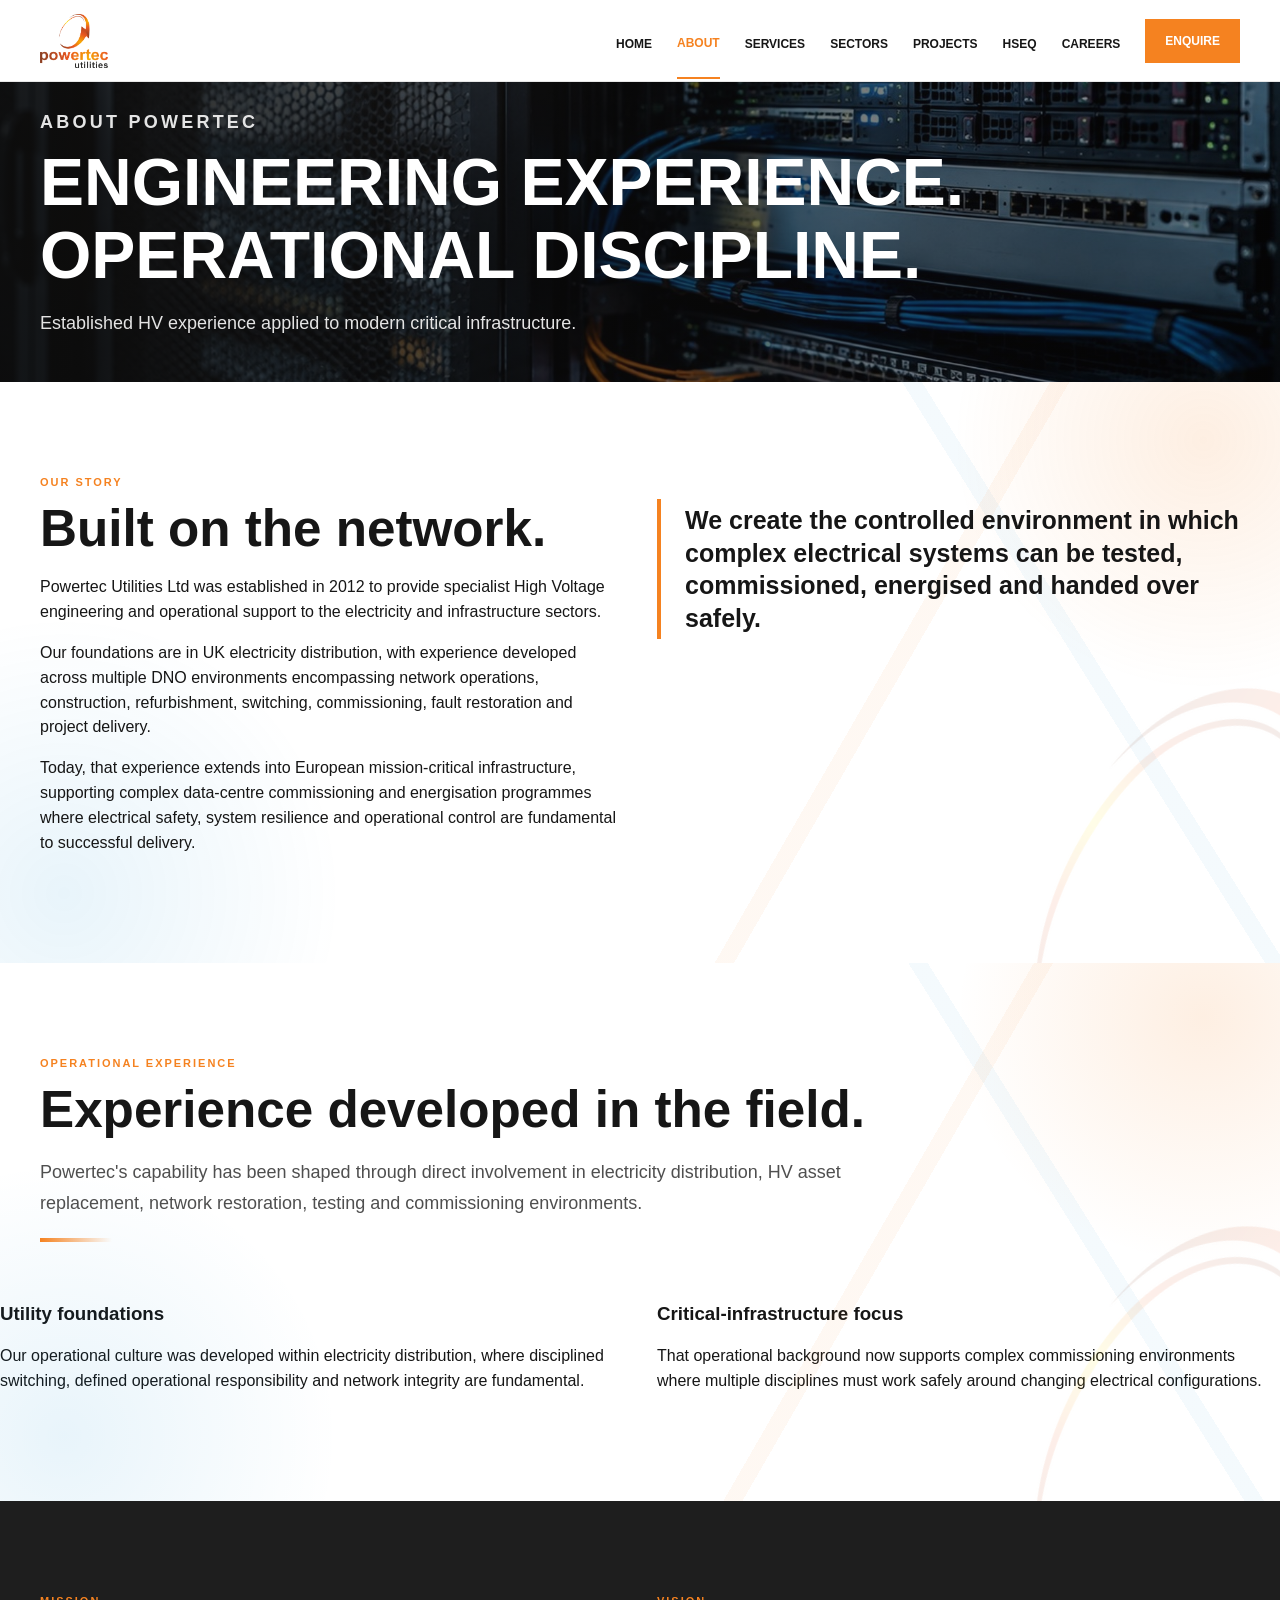
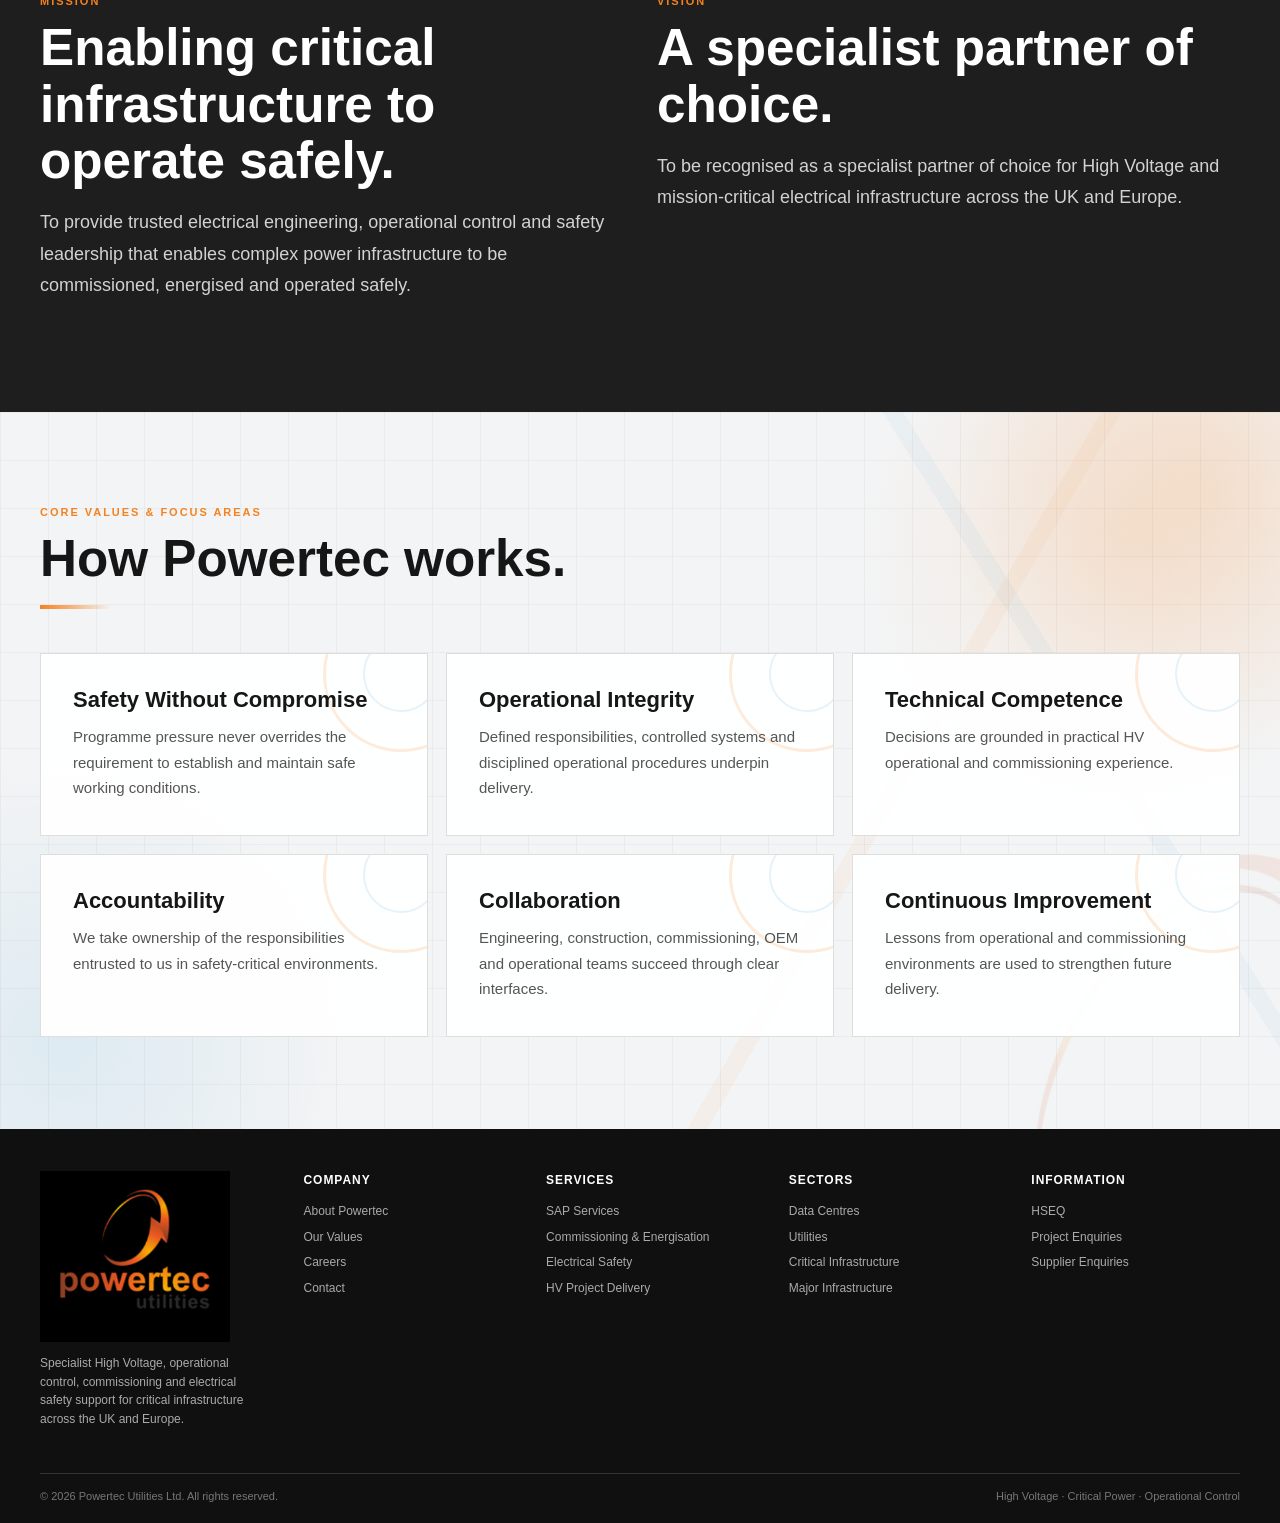
==== about.html @ ada90825 "Add files via upload" ====
<!doctype html><html lang="en"><head><meta charset="utf-8"><meta name="viewport" content="width=device-width,initial-scale=1"><title>About Powertec Utilities</title><meta name="description" content="Powertec Utilities company profile, mission, vision, values and operational approach."><link rel="icon" href="favicon.png"><link rel="stylesheet" href="styles-v4.css?v=14"></head><body><header class="site-header"><div class="wrap nav"><a href="index.html"><img class="logo" src="header-logo.png" alt="Powertec Utilities"></a><button class="menu-toggle" aria-label="Open menu" aria-expanded="false">☰</button><nav class="navlinks"><a class="" href="index.html">HOME</a><a class="active" href="about.html">ABOUT</a><a class="" href="services.html">SERVICES</a><a class="" href="sectors.html">SECTORS</a><a class="" href="projects.html">PROJECTS</a><a class="" href="hseq.html">HSEQ</a><a class="" href="careers.html">CAREERS</a><a class="enquire" href="contact.html">ENQUIRE</a></nav></div></header>
<section class="page-hero" style="background-image:url('critical-power.jpg')">
<div class="page-brand-watermark" aria-hidden="true"><img src="header-logo.png" alt=""></div><div class="wrap"><p class="eyebrow">ABOUT POWERTEC</p><h1>ENGINEERING EXPERIENCE.<br>OPERATIONAL DISCIPLINE.</h1><p>Established HV experience applied to modern critical infrastructure.</p></div></section>
<main>
<section class="section"><div class="wrap grid-2"><div><p class="eyebrow">OUR STORY</p><h2>Built on the network.</h2><p>Powertec Utilities Ltd was established in 2012 to provide specialist High Voltage engineering and operational support to the electricity and infrastructure sectors.</p><p>Our foundations are in UK electricity distribution, with experience developed across multiple DNO environments encompassing network operations, construction, refurbishment, switching, commissioning, fault restoration and project delivery.</p><p>Today, that experience extends into European mission-critical infrastructure, supporting complex data-centre commissioning and energisation programmes where electrical safety, system resilience and operational control are fundamental to successful delivery.</p></div><div><p class="quote">We create the controlled environment in which complex electrical systems can be tested, commissioned, energised and handed over safely.</p></div></div></section>

<section class="section"><div class="wrap"><div class="section-head"><p class="eyebrow">OPERATIONAL EXPERIENCE</p><h2>Experience developed in the field.</h2><p class="lead">Powertec's capability has been shaped through direct involvement in electricity distribution, HV asset replacement, network restoration, testing and commissioning environments.</p></div>

</div>
<div class="grid-2">
  <div><h3>Utility foundations</h3><p>Our operational culture was developed within electricity distribution, where disciplined switching, defined operational responsibility and network integrity are fundamental.</p></div>
  <div><h3>Critical-infrastructure focus</h3><p>That operational background now supports complex commissioning environments where multiple disciplines must work safely around changing electrical configurations.</p></div>
</div>
</div></section>
<section class="section section-dark"><div class="wrap grid-2"><article><p class="eyebrow">MISSION</p><h2>Enabling critical infrastructure to operate safely.</h2><p class="lead">To provide trusted electrical engineering, operational control and safety leadership that enables complex power infrastructure to be commissioned, energised and operated safely.</p></article><article><p class="eyebrow">VISION</p><h2>A specialist partner of choice.</h2><p class="lead">To be recognised as a specialist partner of choice for High Voltage and mission-critical electrical infrastructure across the UK and Europe.</p></article></div></section>
<section id="values" class="section section-soft"><div class="wrap"><div class="section-head"><p class="eyebrow">CORE VALUES & FOCUS AREAS</p><h2>How Powertec works.</h2></div><div class="grid-3">
 <article class="card"><h3>Safety Without Compromise</h3><p>Programme pressure never overrides the requirement to establish and maintain safe working conditions.</p></article>
 <article class="card"><h3>Operational Integrity</h3><p>Defined responsibilities, controlled systems and disciplined operational procedures underpin delivery.</p></article>
 <article class="card"><h3>Technical Competence</h3><p>Decisions are grounded in practical HV operational and commissioning experience.</p></article>
 <article class="card"><h3>Accountability</h3><p>We take ownership of the responsibilities entrusted to us in safety-critical environments.</p></article>
 <article class="card"><h3>Collaboration</h3><p>Engineering, construction, commissioning, OEM and operational teams succeed through clear interfaces.</p></article>
 <article class="card"><h3>Continuous Improvement</h3><p>Lessons from operational and commissioning environments are used to strengthen future delivery.</p></article>
</div></div></section>
</main>
<footer class="site-footer"><div class="wrap">
<div class="footer-top">
 <div class="footer-brand"><img src="footer-logo.png" alt="Powertec Utilities"><p>Specialist High Voltage, operational control, commissioning and electrical safety support for critical infrastructure across the UK and Europe.</p></div>
 <div class="footer-col"><h4>COMPANY</h4><a href="about.html">About Powertec</a><a href="about.html#values">Our Values</a><a href="careers.html">Careers</a><a href="contact.html">Contact</a></div>
 <div class="footer-col"><h4>SERVICES</h4><a href="services.html#sap">SAP Services</a><a href="services.html#commissioning">Commissioning & Energisation</a><a href="services.html#safety">Electrical Safety</a><a href="services.html#projects">HV Project Delivery</a></div>
 <div class="footer-col"><h4>SECTORS</h4><a href="data-centres.html">Data Centres</a><a href="utilities.html">Utilities</a><a href="sectors.html">Critical Infrastructure</a><a href="sectors.html">Major Infrastructure</a></div>
 <div class="footer-col"><h4>INFORMATION</h4><a href="hseq.html">HSEQ</a><a href="contact.html">Project Enquiries</a><a href="contact.html">Supplier Enquiries</a></div>
</div>
<div class="footer-bottom"><span>© 2026 Powertec Utilities Ltd. All rights reserved.</span><span>High Voltage · Critical Power · Operational Control</span></div>
</div></footer><script src="script.js"></script></body></html>
---- styles-v4.css ----
:root{
 --orange:#f58220;
 --orange-dark:#d96408;
 --ink:#161616;
 --charcoal:#1e1e1e;
 --charcoal2:#292929;
 --paper:#ffffff;
 --soft:#f4f4f3;
 --mid:#6b6b6b;
 --line:#dededb;
 --max:1200px;
}
*{box-sizing:border-box}
html{scroll-behavior:smooth}
body{margin:0;font-family:Montserrat,Arial,Helvetica,sans-serif;color:var(--ink);background:#fff;line-height:1.55}
img{display:block;max-width:100%}
a{text-decoration:none;color:inherit}
.wrap{width:min(var(--max),calc(100% - 48px));margin:auto}
.eyebrow{color:var(--orange);font-size:12px;letter-spacing:.16em;font-weight:800;text-transform:uppercase;margin:0 0 10px}
h1,h2,h3{line-height:1.1}
h2{font-size:clamp(32px,4vw,52px);margin:0 0 18px}
.lead{font-size:18px;color:#4f4f4f;max-width:840px}
.btn{display:inline-block;background:var(--orange);color:#fff;padding:14px 22px;font-size:13px;font-weight:800;letter-spacing:.02em;border:0}
.btn:hover{background:var(--orange-dark)}
.btn-outline{background:transparent;border:1px solid #fff;color:#fff;margin-left:8px}

/* single global header used exactly once per page */
.site-header{height:82px;background:#fff;border-bottom:1px solid #e7e7e7;position:sticky;top:0;z-index:100}
.nav{height:82px;display:flex;align-items:center;justify-content:space-between;position:relative}
.logo{width:220px}
.menu-toggle{display:none;background:#fff;border:1px solid #ddd;width:44px;height:44px;font-size:22px}
.navlinks{display:flex;align-items:center;gap:25px;font-size:12px;font-weight:800}
.navlinks a{padding:31px 0 25px}
.navlinks a.active{color:var(--orange);border-bottom:2px solid var(--orange)}
.navlinks .enquire{background:var(--orange);color:#fff;padding:13px 20px;border-bottom:0}

/* hero */
.hero{background:#111;color:#fff}
.hero-grid{display:grid;grid-template-columns:47% 53%;min-height:590px}
.hero-copy{padding:70px 44px 60px 0;display:flex;flex-direction:column;justify-content:center}
.hero h1{font-size:clamp(45px,5vw,68px);margin:0 0 16px;letter-spacing:-.025em}
.hero-kicker{font-weight:800;color:var(--orange);font-size:18px;margin-bottom:20px}
.hero p{font-size:17px;color:#e0e0e0;max-width:670px}
.hero-photo{position:relative;overflow:hidden}
.hero-photo img{width:100%;height:100%;object-fit:cover}
.hero-photo:after{content:"";position:absolute;inset:0;background:linear-gradient(90deg,#111 0%,rgba(17,17,17,.6) 15%,transparent 50%)}

/* corporate stats */
.stats{background:#fff;border-bottom:1px solid var(--line)}
.stats-grid{display:grid;grid-template-columns:repeat(4,1fr)}
.stat{padding:32px 26px;text-align:center;border-right:1px solid var(--line)}
.stat:last-child{border-right:0}
.stat strong{display:block;font-size:34px;color:var(--orange);line-height:1}
.stat span{font-size:11px;letter-spacing:.08em;font-weight:800}

/* generic sections */
.section{padding:78px 0}
.section-soft{background:var(--soft)}
.section-dark{background:var(--charcoal);color:#fff}
.section-dark .lead{color:#d2d2d2}
.section-head{max-width:850px;margin-bottom:36px}
.grid-4{display:grid;grid-template-columns:repeat(4,1fr);gap:16px}
.grid-3{display:grid;grid-template-columns:repeat(3,1fr);gap:18px}
.grid-2{display:grid;grid-template-columns:1fr 1fr;gap:34px}
.card{background:#fff;border:1px solid var(--line);padding:28px}
.card.dark{background:var(--charcoal2);border-color:#424242;color:#fff}
.card h3{font-size:20px;margin:0 0 12px}
.card p{color:#555;margin:0}
.card.dark p{color:#d2d2d2}
.card .num{color:var(--orange);font-weight:900;font-size:12px;letter-spacing:.12em;display:block;margin-bottom:22px}
.text-link{display:inline-block;color:var(--orange);font-size:12px;font-weight:800;margin-top:18px}
.icon{font-size:32px;color:var(--orange);margin-bottom:18px}

/* image panels */
.image-split{display:grid;grid-template-columns:1fr 1fr;min-height:470px}
.image-split .image{min-height:470px}
.image-split .image img{width:100%;height:100%;object-fit:cover}
.image-split .copy{padding:58px;display:flex;flex-direction:column;justify-content:center}

/* inner page hero */
.page-hero{height:300px;color:#fff;display:flex;align-items:center;background-size:cover;background-position:center;position:relative}
.page-hero:before{content:"";position:absolute;inset:0;background:linear-gradient(90deg,rgba(12,12,12,.92),rgba(12,12,12,.35))}
.page-hero .wrap{position:relative;z-index:1}
.page-hero h1{font-size:clamp(42px,6vw,66px);margin:0 0 8px}
.page-hero p{font-size:18px;max-width:730px;color:#e4e4e4}

/* lists / capability */
.cap-list{list-style:none;padding:0;margin:18px 0 0;display:grid;grid-template-columns:1fr 1fr;gap:8px 28px}
.cap-list li{border-bottom:1px solid #ddd;padding:9px 0;font-size:14px}
.section-dark .cap-list li{border-color:#454545}
.cap-list li:before{content:"—";color:var(--orange);margin-right:8px;font-weight:900}
.quote{border-left:4px solid var(--orange);padding:5px 0 5px 24px;font-size:25px;font-weight:700;line-height:1.3}

/* process */
.process{display:grid;grid-template-columns:repeat(5,1fr);gap:10px}
.step{background:#fff;border-top:4px solid var(--orange);padding:22px}
.step strong{color:var(--orange);font-size:12px}
.step h3{font-size:17px}

/* projects */
.case{border:1px solid var(--line);display:grid;grid-template-columns:.9fr 1.1fr}
.case-image img{width:100%;height:100%;object-fit:cover;min-height:370px}
.case-copy{padding:38px}
.case-copy .metric{font-size:38px;color:var(--orange);font-weight:900;margin:12px 0}

/* HSEQ */
.principles{display:grid;grid-template-columns:repeat(3,1fr);gap:14px}
.principle{border:1px solid #404040;padding:25px;background:#252525}
.principle b{color:var(--orange);font-size:12px;letter-spacing:.1em}

/* contact */
.contact-grid{display:grid;grid-template-columns:.85fr 1.15fr;gap:60px}
.contact-form{display:grid;grid-template-columns:1fr 1fr;gap:12px}
.contact-form input,.contact-form select,.contact-form textarea{padding:13px;border:1px solid #cfcfcf;font:inherit;width:100%;background:#fff}
.contact-form textarea{grid-column:1/-1;min-height:150px}
.contact-form button{grid-column:1/-1;justify-self:start}

/* footer — no white square */
.site-footer{background:#101010;color:#d2d2d2;padding:42px 0 18px}
.footer-top{display:grid;grid-template-columns:1.1fr repeat(4,1fr);gap:34px}
.footer-brand img{width:170px;background:#101010}
.footer-brand p{font-size:12px;color:#aaa;max-width:250px}
.footer-col h4{font-size:12px;color:#fff;letter-spacing:.08em;margin:0 0 13px}
.footer-col a{display:block;color:#aaa;font-size:12px;margin:7px 0}
.footer-col a:hover{color:var(--orange)}
.footer-bottom{border-top:1px solid #343434;margin-top:32px;padding-top:14px;display:flex;justify-content:space-between;font-size:11px;color:#777}

/* responsive */
@media(max-width:980px){
 .grid-4{grid-template-columns:1fr 1fr}
 .grid-3{grid-template-columns:1fr 1fr}
 .hero-grid,.image-split,.contact-grid{grid-template-columns:1fr}
 .hero-copy{padding:50px 0 42px}.hero-photo{min-height:360px}
 .stats-grid{grid-template-columns:1fr 1fr}.stat:nth-child(2){border-right:0}
 .process{grid-template-columns:1fr 1fr}
 .case{grid-template-columns:1fr}
 .footer-top{grid-template-columns:1fr 1fr 1fr}
}
@media(max-width:760px){
 .wrap{width:calc(100% - 28px)}
 .site-header,.nav{height:70px}.logo{width:178px}.menu-toggle{display:block}
 .navlinks{display:none;position:absolute;top:70px;left:0;right:0;background:#fff;flex-direction:column;align-items:stretch;gap:0;box-shadow:0 12px 25px rgba(0,0,0,.15)}
 .navlinks.open{display:flex}.navlinks a{padding:13px 18px;border-bottom:1px solid #eee}
 .navlinks .enquire{margin:10px;text-align:center;border:0}
 .grid-4,.grid-3,.grid-2,.principles{grid-template-columns:1fr}
 .stats-grid{grid-template-columns:1fr 1fr}
 .process{grid-template-columns:1fr}
 .cap-list{grid-template-columns:1fr}
 .section{padding:58px 0}.page-hero{height:260px}
 .image-split .copy{padding:38px 24px}
 .contact-form{grid-template-columns:1fr}.contact-form textarea,.contact-form button{grid-column:1}
 .footer-top{grid-template-columns:1fr 1fr}.footer-brand{grid-column:1/-1}
 .footer-bottom{flex-direction:column;gap:8px}
}


/* genuine Powertec image treatments */
.authenticity{background:#fff;padding:68px 0}
.auth-grid{display:grid;grid-template-columns:1.1fr .9fr;gap:34px;align-items:center}
.auth-image{position:relative;min-height:360px;overflow:hidden}
.auth-image img{width:100%;height:100%;object-fit:cover}
.auth-copy p{color:#555}
.photo-grid{display:grid;grid-template-columns:2fr 1fr 1fr;gap:12px}
.photo-grid img{width:100%;height:260px;object-fit:cover}
.photo-grid img:first-child{grid-row:span 2;height:532px}
.photo-grid img:nth-child(4){grid-column:2/-1}
.project-gallery{display:grid;grid-template-columns:repeat(3,1fr);gap:12px;margin-top:28px}
.project-gallery img{width:100%;height:230px;object-fit:cover}
@media(max-width:900px){
 .auth-grid{grid-template-columns:1fr}
 .photo-grid{grid-template-columns:1fr 1fr}
 .photo-grid img:first-child{grid-row:auto;height:260px}
 .photo-grid img:nth-child(4){grid-column:auto}
 .project-gallery{grid-template-columns:1fr 1fr}
}
@media(max-width:620px){
 .photo-grid,.project-gallery{grid-template-columns:1fr}
 .photo-grid img,.photo-grid img:first-child,.project-gallery img{height:220px}
}


/* ===== MOBILE RESPONSIVE FIX PASS ===== */
@media(max-width:760px){
  body{overflow-x:hidden}
  .wrap{width:calc(100% - 28px)}
  .site-header,.nav{height:68px}
  .site-header{position:sticky;top:0;background:#fff}
  .logo{width:172px;height:auto;object-fit:contain}
  .menu-toggle{
    display:flex;
    align-items:center;
    justify-content:center;
    width:42px;height:42px;
    border:1px solid #d9d9d9;
    background:#fff;
    color:#1787d8;
    font-size:22px;
    padding:0
  }
  .navlinks{
    display:none;
    position:absolute;
    top:68px;left:-14px;right:-14px;
    background:#fff;
    flex-direction:column;
    align-items:stretch;
    gap:0;
    padding:6px 14px 12px;
    box-shadow:0 12px 28px rgba(0,0,0,.14);
    border-top:1px solid #eee
  }
  .navlinks.open{display:flex}
  .navlinks a{padding:13px 8px;border-bottom:1px solid #eee}
  .navlinks a.active{border-bottom:1px solid #eee}
  .navlinks .enquire{margin:10px 0 0;text-align:center;border:0!important;padding:14px}

  .hero{
    background:#111;
    position:relative;
    overflow:hidden
  }
  .hero-grid{
    display:block;
    min-height:0;
    position:relative
  }
  .hero-photo{
    position:absolute;
    inset:0;
    min-height:100%;
    z-index:0
  }
  .hero-photo img{
    width:100%;
    height:100%;
    object-fit:cover;
    object-position:center;
    filter:brightness(.58) saturate(.9)
  }
  .hero-photo:after{
    content:"";
    position:absolute;
    inset:0;
    background:linear-gradient(180deg,rgba(0,0,0,.60) 0%,rgba(0,0,0,.72) 60%,rgba(0,0,0,.86) 100%)
  }
  .hero-copy{
    position:relative;
    z-index:2;
    padding:54px 0 48px;
    min-height:620px;
    justify-content:flex-end
  }
  .hero .eyebrow{
    color:#f58220!important;
    opacity:1!important;
    font-size:11px;
    letter-spacing:.14em;
    margin-bottom:14px
  }
  .hero h1{
    color:#fff!important;
    font-size:39px!important;
    line-height:.98!important;
    letter-spacing:-.025em;
    margin:0 0 18px!important;
    max-width:100%
  }
  .hero-kicker{
    color:#fff!important;
    font-size:17px!important;
    line-height:1.35;
    margin-bottom:15px
  }
  .hero p{
    color:#e8e8e8!important;
    font-size:15px!important;
    line-height:1.55;
    margin:0 0 14px
  }
  .hero-copy > p:nth-of-type(n+3){display:none}
  .hero-copy div:last-child{
    display:flex;
    flex-direction:column;
    gap:10px;
    margin-top:8px
  }
  .hero .btn{
    margin:0!important;
    width:100%;
    text-align:center;
    padding:14px 16px;
    font-size:12px
  }
  .hero .btn-outline{
    background:rgba(0,0,0,.18);
    border:1px solid rgba(255,255,255,.75);
    color:#fff
  }

  .stats-grid{grid-template-columns:1fr 1fr}
  .stat{padding:23px 10px}
  .stat strong{font-size:27px}
  .stat span{font-size:9px;line-height:1.25;display:block;margin-top:6px}

  .section{padding:52px 0}
  .section-head{margin-bottom:26px}
  h2{font-size:32px}
  .lead{font-size:16px}
  .grid-4,.grid-3,.grid-2,.principles{grid-template-columns:1fr}
  .card{padding:23px}
  .image-split{display:block}
  .image-split .image{min-height:260px}
  .image-split .copy{padding:34px 22px}
  .page-hero{height:250px;background-position:center}
  .page-hero h1{font-size:38px}
  .page-hero p{font-size:15px}

  .authenticity{padding:48px 0}
  .auth-grid{grid-template-columns:1fr}
  .auth-image{min-height:260px}
  .auth-copy{padding-top:8px}

  .photo-grid,.project-gallery{grid-template-columns:1fr}
  .photo-grid img,.photo-grid img:first-child,.project-gallery img{
    height:220px;
    object-fit:cover
  }

  .case{grid-template-columns:1fr}
  .case-copy{padding:28px 22px}
  .case-image img{min-height:250px}
  .process{grid-template-columns:1fr}
  .cap-list{grid-template-columns:1fr}
  .cap-list li{font-size:13px}

  .contact-grid{grid-template-columns:1fr;gap:36px}
  .contact-form{grid-template-columns:1fr}
  .contact-form textarea,.contact-form button{grid-column:1}

  .footer-top{grid-template-columns:1fr 1fr}
  .footer-brand{grid-column:1/-1}
  .footer-brand img{width:160px}
  .footer-bottom{flex-direction:column;gap:8px}
}

/* Fix legacy white-on-white issue if hero image fails */
.hero, .hero *{text-shadow:none}
.hero-copy{color:#fff}


/* ===== V4 VERIFIED OVERRIDES ===== */
.logo{width:220px;height:54px;object-fit:contain;object-position:left center;background:transparent!important}
.hero-v4{position:relative;background:#111 center/cover no-repeat;color:#fff;overflow:hidden}
.hero-v4:before{content:"";position:absolute;inset:0;background:linear-gradient(90deg,rgba(0,0,0,.90) 0%,rgba(0,0,0,.76) 42%,rgba(0,0,0,.24) 100%)}
.hero-v4 .hero-v4-inner{position:relative;z-index:1;min-height:590px;display:flex;align-items:center}
.hero-v4 .hero-v4-copy{width:min(690px,58%);padding:68px 0}
.hero-v4 h1{font-size:clamp(48px,5vw,70px);line-height:.98;letter-spacing:-.03em;margin:0 0 18px;color:#fff}
.hero-v4 .hero-kicker{color:#f58220;font-size:18px;font-weight:800;margin-bottom:18px}
.hero-v4 p{color:#e8e8e8;font-size:17px;max-width:650px}
.hero-v4 .hero-actions{display:flex;gap:10px;margin-top:22px}
.hero-v4 .hero-actions .btn{margin:0}
@media(max-width:760px){
  .site-header,.nav{height:68px}
  .logo{width:174px;height:44px}
  .hero-v4{background-position:62% center}
  .hero-v4:before{background:linear-gradient(180deg,rgba(0,0,0,.42) 0%,rgba(0,0,0,.74) 48%,rgba(0,0,0,.93) 100%)}
  .hero-v4 .hero-v4-inner{min-height:620px;align-items:flex-end}
  .hero-v4 .hero-v4-copy{width:100%;padding:62px 0 40px}
  .hero-v4 h1{font-size:38px!important;line-height:.98!important;margin-bottom:16px!important;color:#fff!important}
  .hero-v4 .eyebrow{color:#f58220!important;opacity:1!important}
  .hero-v4 .hero-kicker{font-size:16px!important;color:#fff!important;margin-bottom:12px}
  .hero-v4 p{font-size:15px!important;line-height:1.5!important;color:#f1f1f1!important;margin:0 0 14px!important}
  .hero-v4 .hero-v4-copy p.secondary{display:none}
  .hero-v4 .hero-actions{flex-direction:column;gap:9px;margin-top:18px}
  .hero-v4 .hero-actions .btn{width:100%;text-align:center;padding:14px 15px}
  .hero-v4 .btn-outline{background:rgba(0,0,0,.18);border:1px solid rgba(255,255,255,.8)}
}


/* ===== V5 PROFESSIONAL CONTENT / SPACING PASS ===== */
.section{padding:92px 0}
.section-head{margin-bottom:44px}
.card{padding:34px 32px}
.card h3{font-size:22px}
.card p{font-size:15px;line-height:1.7}
.lead{font-size:18px;line-height:1.75}
.eyebrow{font-size:11px;letter-spacing:.18em}

/* remove visual numbering */
.num{display:none!important}

/* image rhythm: one strong image at a time */
.project-gallery,.photo-grid{display:block!important}
.project-gallery img,.photo-grid img,.photo-grid img:first-child,.photo-grid img:nth-child(4){
  width:100%!important;
  height:auto!important;
  max-height:520px!important;
  object-fit:cover!important;
  margin:0 0 44px!important;
  border-radius:0!important
}
.project-gallery img:last-child,.photo-grid img:last-child{margin-bottom:0!important}

/* dedicated feature image treatment */
.feature-image{margin:56px 0}
.feature-image img{width:100%;height:auto;max-height:560px;object-fit:cover}
.feature-caption{font-size:12px;color:#777;margin-top:10px}

/* better section separation */
.content-block{padding:64px 0;border-top:1px solid var(--line)}
.content-block:first-child{border-top:0}
.content-block h2{max-width:850px}
.content-block p{max-width:900px}

/* more substantial service cards */
.service-detail{display:grid;grid-template-columns:.9fr 1.1fr;gap:52px;align-items:start;padding:68px 0;border-top:1px solid var(--line)}
.service-detail:first-of-type{border-top:0}
.service-copy ul{margin-top:22px}
.service-proof{background:var(--soft);padding:30px}
.service-proof h3{margin-top:0}

/* refined process */
.process{grid-template-columns:repeat(5,1fr);gap:16px}
.step{padding:28px 24px;min-height:220px}
.step strong{display:none!important}

/* mobile */
@media(max-width:760px){
  .section{padding:62px 0}
  .card{padding:26px 24px}
  .service-detail{grid-template-columns:1fr;gap:28px;padding:46px 0}
  .project-gallery img,.photo-grid img,.feature-image img{max-height:none!important;margin-bottom:28px!important}
  .process{grid-template-columns:1fr}
  .step{min-height:0}
}


/* ===== POWERTEC HERO BRAND WATERMARK ===== */
.hero-v4 .hero-brand-watermark{
  position:absolute;
  inset:0;
  z-index:1;
  display:flex;
  align-items:center;
  justify-content:center;
  pointer-events:none;
  overflow:hidden;
}
.hero-v4 .hero-brand-watermark img{
  width:min(84vw,1180px);
  max-width:none;
  height:auto;
  opacity:0;
  filter:grayscale(1) brightness(2.7) contrast(.65);
  transform:scale(.92);
  animation:powertecBrandFade 10s ease-in-out infinite;
}
@keyframes powertecBrandFade{
  0%,100%{opacity:0;transform:scale(.92)}
  18%{opacity:.045;transform:scale(.97)}
  45%{opacity:.115;transform:scale(1.015)}
  62%{opacity:.115;transform:scale(1.015)}
  86%{opacity:.04;transform:scale(.97)}
}

/* Hero photograph overlay remains behind branding and copy */
.hero-v4:before{z-index:0}
.hero-v4 .hero-v4-inner{z-index:2}

/* Mobile treatment — larger, slower and deliberately subtle */
@media(max-width:760px){
  .hero-v4 .hero-brand-watermark{
    align-items:center;
    justify-content:center;
  }
  .hero-v4 .hero-brand-watermark img{
    width:155vw;
    max-width:none;
    opacity:0;
    transform:scale(.9);
    animation:powertecBrandFadeMobile 9s ease-in-out infinite;
  }
  @keyframes powertecBrandFadeMobile{
    0%,100%{opacity:0;transform:scale(.90)}
    22%{opacity:.035;transform:scale(.96)}
    48%{opacity:.085;transform:scale(1.02)}
    64%{opacity:.085;transform:scale(1.02)}
    86%{opacity:.03;transform:scale(.96)}
  }
}

@media(prefers-reduced-motion:reduce){
  .hero-v4 .hero-brand-watermark img{
    animation:none!important;
    opacity:.07;
    transform:none;
  }
}


/* ===== V8 BRAND COLOUR / GRAPHIC ENHANCEMENT ===== */
.hero-v4 .hero-brand-watermark img{
  width:min(92vw,1280px);
  opacity:0;
  filter:none;
  mix-blend-mode:screen;
  animation:powertecBrandFadeV8 9s ease-in-out infinite;
  transform:scale(.92);
}
@keyframes powertecBrandFadeV8{
  0%,100%{opacity:0;transform:scale(.92)}
  16%{opacity:.08;transform:scale(.97)}
  42%{opacity:.20;transform:scale(1.02)}
  60%{opacity:.20;transform:scale(1.02)}
  84%{opacity:.08;transform:scale(.97)}
}
@media(max-width:760px){
  .hero-v4 .hero-brand-watermark img{
    width:170vw;
    max-width:none;
    animation:powertecBrandFadeMobileV8 8s ease-in-out infinite;
  }
  @keyframes powertecBrandFadeMobileV8{
    0%,100%{opacity:0;transform:scale(.92)}
    18%{opacity:.06;transform:scale(.96)}
    45%{opacity:.15;transform:scale(1.02)}
    62%{opacity:.15;transform:scale(1.02)}
    84%{opacity:.06;transform:scale(.96)}
  }
}

/* Animated branded watermark on internal page heroes */
.page-hero{position:relative;overflow:hidden}
.page-hero .page-brand-watermark{
  position:absolute;
  inset:0;
  z-index:1;
  pointer-events:none;
  display:flex;
  align-items:center;
  justify-content:flex-end;
  overflow:hidden;
}
.page-hero .page-brand-watermark img{
  width:min(54vw,760px);
  max-width:none;
  opacity:0;
  filter:none;
  mix-blend-mode:screen;
  transform:translateX(8%) scale(.94);
  animation:pageBrandFade 11s ease-in-out infinite;
}
.page-hero .wrap{position:relative;z-index:2}
@keyframes pageBrandFade{
  0%,100%{opacity:0;transform:translateX(8%) scale(.94)}
  20%{opacity:.06;transform:translateX(5%) scale(.98)}
  48%{opacity:.14;transform:translateX(2%) scale(1.01)}
  66%{opacity:.14;transform:translateX(2%) scale(1.01)}
  88%{opacity:.05;transform:translateX(5%) scale(.98)}
}
@media(max-width:760px){
  .page-hero .page-brand-watermark{
    justify-content:center;
  }
  .page-hero .page-brand-watermark img{
    width:145vw;
    animation:pageBrandFadeMobile 9s ease-in-out infinite;
  }
  @keyframes pageBrandFadeMobile{
    0%,100%{opacity:0;transform:scale(.94)}
    22%{opacity:.045;transform:scale(.98)}
    50%{opacity:.10;transform:scale(1.02)}
    66%{opacity:.10;transform:scale(1.02)}
    88%{opacity:.04;transform:scale(.98)}
  }
}

/* Subtle orange graphic rule to lift plain content sections */
.section-head:after,
.content-block h2:after{
  content:"";
  display:block;
  width:72px;
  height:4px;
  background:linear-gradient(90deg,var(--orange),transparent);
  margin-top:18px;
}
.card{
  position:relative;
  overflow:hidden;
}
.card:before{
  content:"";
  position:absolute;
  right:-34px;
  top:-34px;
  width:110px;
  height:110px;
  border:2px solid rgba(245,130,32,.14);
  border-radius:50%;
}
.card:after{
  content:"";
  position:absolute;
  right:-12px;
  top:-12px;
  width:52px;
  height:52px;
  border:2px solid rgba(245,130,32,.10);
  border-radius:50%;
}
.card > *{position:relative;z-index:1}

/* Refine hero watermark so brand colours remain visible over dark photography */
.hero-v4:after{
  content:"";
  position:absolute;
  inset:0;
  z-index:1;
  background:radial-gradient(circle at 70% 50%, rgba(245,130,32,.08), transparent 30%);
  pointer-events:none;
}
.hero-v4 .hero-v4-inner{position:relative;z-index:3}
.hero-v4 .hero-brand-watermark{z-index:2}

@media(prefers-reduced-motion:reduce){
  .hero-v4 .hero-brand-watermark img,
  .page-hero .page-brand-watermark img{
    animation:none!important;
    opacity:.10;
    transform:none;
  }
}

/* ==========================================================
   V12 — HOME BRAND RESTORED / MENU TAB / GRAPHIC BACKGROUNDS
   ========================================================== */

/* HOME: no header bar */
.homepage .site-header{display:none!important}

/* Floating menu tab stays top-left */
.home-menu-shell{
  position:fixed;
  top:18px;
  left:18px;
  z-index:500;
}
.home-menu-button{
  display:flex!important;
  align-items:center!important;
  justify-content:center!important;
  width:54px!important;
  height:54px!important;
  border:1px solid rgba(255,255,255,.40)!important;
  background:rgba(8,12,16,.88)!important;
  color:#f58220!important;
  font-size:26px!important;
  box-shadow:0 10px 30px rgba(0,0,0,.32)!important;
}
.home-menu-panel{
  display:none!important;
  position:absolute!important;
  top:62px!important;
  left:0!important;
  width:250px!important;
  padding:12px!important;
  flex-direction:column!important;
  gap:0!important;
  background:rgba(12,15,18,.98)!important;
  border:1px solid rgba(245,130,32,.30)!important;
  box-shadow:0 18px 40px rgba(0,0,0,.40)!important;
}
.home-menu-panel.open{display:flex!important}
.home-menu-panel a{
  color:#fff!important;
  padding:13px 14px!important;
  border-bottom:1px solid rgba(255,255,255,.10)!important;
}
.home-menu-panel a.active{color:#f58220!important}
.home-menu-panel .enquire{
  margin-top:8px!important;
  background:#f58220!important;
  text-align:center!important;
  border:0!important;
}

/* Hero brand: persistent logo + separate animated emblem */
.hero-v4{
  position:relative!important;
  min-height:100vh!important;
  overflow:hidden!important;
  padding-top:0!important;
}
.hero-logo-lockup{
  position:absolute!important;
  z-index:7!important;
  top:28px!important;
  left:50%!important;
  transform:translateX(-50%)!important;
  width:min(390px,44vw)!important;
  display:block!important;
  opacity:1!important;
}
.hero-logo-lockup img{
  width:100%!important;
  height:auto!important;
  display:block!important;
  opacity:1!important;
  filter:drop-shadow(0 6px 20px rgba(0,0,0,.34))!important;
}

/* Giant emblem fades in and out behind content */
.hero-v4 .hero-brand-watermark{
  position:absolute!important;
  inset:0!important;
  z-index:2!important;
  display:flex!important;
  align-items:center!important;
  justify-content:flex-end!important;
  padding-right:2vw!important;
  pointer-events:none!important;
}
.hero-v4 .hero-brand-watermark img{
  display:block!important;
  width:min(900px,68vw)!important;
  max-width:none!important;
  height:auto!important;
  opacity:0!important;
  filter:drop-shadow(0 0 36px rgba(245,130,32,.36))!important;
  mix-blend-mode:screen!important;
  transform:scale(.92)!important;
  animation:powertecEmblemV12 8s ease-in-out infinite!important;
}
@keyframes powertecEmblemV12{
  0%,100%{opacity:0;transform:scale(.92)}
  15%{opacity:.24;transform:scale(.96)}
  36%{opacity:.50;transform:scale(1)}
  52%,66%{opacity:.66;transform:scale(1.035)}
  84%{opacity:.24;transform:scale(.98)}
}
.hero-v4:before{
  z-index:0!important;
  background:linear-gradient(90deg,rgba(0,0,0,.86) 0%,rgba(0,0,0,.62) 48%,rgba(0,0,0,.30) 100%)!important;
}
.hero-v4:after{
  content:"";
  position:absolute;
  inset:0;
  z-index:1;
  pointer-events:none;
  background:
    radial-gradient(circle at 72% 48%,rgba(245,130,32,.15),transparent 29%),
    radial-gradient(circle at 84% 58%,rgba(0,135,207,.08),transparent 25%);
}
.hero-v4 .hero-v4-inner{
  position:relative!important;
  z-index:5!important;
  min-height:100vh!important;
  padding-top:150px!important;
}

/* Footer logo must always remain visible */
.site-footer .footer-brand img{
  display:block!important;
  visibility:visible!important;
  opacity:1!important;
  width:190px!important;
  max-width:100%!important;
  height:auto!important;
}

/* Strong, intentionally visible graphic backgrounds */
.section:not(.section-dark),
.authenticity,
.content-block,
.service-detail{
  position:relative!important;
  overflow:hidden!important;
}
.section:not(.section-dark)::before,
.authenticity::before,
.content-block::before,
.service-detail::before{
  content:""!important;
  position:absolute!important;
  inset:0!important;
  z-index:0!important;
  pointer-events:none!important;
  background:
    radial-gradient(circle at 94% 10%,rgba(245,130,32,.13),transparent 19%),
    radial-gradient(circle at 5% 88%,rgba(0,135,207,.09),transparent 21%),
    linear-gradient(120deg,transparent 0 65%,rgba(245,130,32,.055) 65% 66.2%,transparent 66.2%),
    linear-gradient(58deg,transparent 0 77%,rgba(0,135,207,.045) 77% 78.2%,transparent 78.2%)!important;
}
.section:not(.section-dark)::after,
.authenticity::after{
  content:""!important;
  position:absolute!important;
  z-index:0!important;
  right:-145px!important;
  bottom:-165px!important;
  width:430px!important;
  height:430px!important;
  background:url('brand-emblem.png') center/contain no-repeat!important;
  opacity:.10!important;
  transform:rotate(-12deg)!important;
  pointer-events:none!important;
}
.section:not(.section-dark) > .wrap,
.authenticity > .wrap,
.content-block > .wrap,
.service-detail > *{
  position:relative!important;
  z-index:1!important;
}

/* Light-grey areas get engineering grid rather than flat fill */
.section-soft{
  background-color:#f3f4f5!important;
  background-image:
    linear-gradient(rgba(31,42,49,.045) 1px,transparent 1px),
    linear-gradient(90deg,rgba(31,42,49,.045) 1px,transparent 1px),
    radial-gradient(circle at 88% 18%,rgba(245,130,32,.12),transparent 21%)!important;
  background-size:48px 48px,48px 48px,auto!important;
}

/* Cards carry a faint Powertec arc motif */
.card{
  background-color:rgba(255,255,255,.96)!important;
  position:relative!important;
  overflow:hidden!important;
}
.card:before{
  content:""!important;
  position:absolute!important;
  right:-52px!important;
  top:-58px!important;
  width:150px!important;
  height:150px!important;
  border:3px solid rgba(245,130,32,.16)!important;
  border-radius:50%!important;
}
.card:after{
  content:""!important;
  position:absolute!important;
  right:-12px!important;
  top:-18px!important;
  width:72px!important;
  height:72px!important;
  border:2px solid rgba(0,135,207,.10)!important;
  border-radius:50%!important;
}
.card > *{position:relative!important;z-index:1!important}

/* Internal page hero graphics */
.page-hero .page-brand-watermark img{
  filter:drop-shadow(0 0 24px rgba(245,130,32,.22))!important;
  mix-blend-mode:screen!important;
  animation:internalLogoV12 9s ease-in-out infinite!important;
}
@keyframes internalLogoV12{
  0%,100%{opacity:0}
  20%{opacity:.12}
  45%,65%{opacity:.28}
  88%{opacity:.08}
}

@media(max-width:760px){
  .home-menu-shell{top:14px;left:14px}
  .home-menu-button{width:50px!important;height:50px!important}
  .home-menu-panel{top:58px!important;width:230px!important}
  .hero-logo-lockup{
    top:22px!important;
    width:min(270px,68vw)!important;
  }
  .hero-v4 .hero-v4-inner{
    padding-top:130px!important;
  }
  .hero-v4 .hero-brand-watermark{
    justify-content:center!important;
    padding-right:0!important;
  }
  .hero-v4 .hero-brand-watermark img{
    width:135vw!important;
    animation:powertecEmblemMobileV12 7.5s ease-in-out infinite!important;
  }
  @keyframes powertecEmblemMobileV12{
    0%,100%{opacity:0;transform:scale(.92)}
    18%{opacity:.20;transform:scale(.96)}
    40%{opacity:.44;transform:scale(1)}
    55%,68%{opacity:.58;transform:scale(1.03)}
    84%{opacity:.20;transform:scale(.98)}
  }
  .section:not(.section-dark)::after,
  .authenticity::after{
    width:280px!important;
    height:280px!important;
    right:-140px!important;
    bottom:-140px!important;
    opacity:.085!important;
  }
}

/* ==========================================================
   V13 — HOMEPAGE EMBLEM ONLY
   ========================================================== */

/* Remove any legacy static full-logo lockup if cached CSS/markup survives */
.homepage .hero-logo-lockup{display:none!important}

/* Large Powertec emblem only — no wordmark */
.hero-v4 .hero-brand-watermark{
  position:absolute!important;
  inset:0!important;
  z-index:3!important;
  display:flex!important;
  align-items:center!important;
  justify-content:center!important;
  padding:0!important;
  pointer-events:none!important;
  overflow:hidden!important;
}

.hero-v4 .hero-brand-watermark img{
  display:block!important;
  width:min(820px,62vw)!important;
  max-width:none!important;
  height:auto!important;
  opacity:0!important;
  filter:
    saturate(1.18)
    contrast(1.06)
    drop-shadow(0 0 28px rgba(245,130,32,.34))!important;
  mix-blend-mode:normal!important;
  transform:scale(.90)!important;
  animation:powertecEmblemOnlyV13 8s ease-in-out infinite!important;
}

@keyframes powertecEmblemOnlyV13{
  0%,100%{
    opacity:0;
    transform:scale(.90);
  }
  14%{
    opacity:.18;
    transform:scale(.95);
  }
  34%{
    opacity:.52;
    transform:scale(1);
  }
  50%,66%{
    opacity:.86;
    transform:scale(1.035);
  }
  84%{
    opacity:.24;
    transform:scale(.98);
  }
}

/* Keep hero text legible but allow the emblem to remain visually strong */
.hero-v4:after{
  content:""!important;
  position:absolute!important;
  inset:0!important;
  z-index:2!important;
  pointer-events:none!important;
  background:
    linear-gradient(90deg,rgba(0,0,0,.83) 0%,rgba(0,0,0,.56) 44%,rgba(0,0,0,.25) 100%),
    radial-gradient(circle at 50% 48%,rgba(245,130,32,.08),transparent 34%)!important;
}

/* With the full wordmark removed, restore hero content spacing */
.hero-v4 .hero-v4-inner{
  padding-top:78px!important;
}

@media(max-width:760px){
  .hero-v4 .hero-brand-watermark img{
    width:120vw!important;
    max-width:none!important;
    animation:powertecEmblemOnlyMobileV13 7.5s ease-in-out infinite!important;
  }

  @keyframes powertecEmblemOnlyMobileV13{
    0%,100%{
      opacity:0;
      transform:scale(.90);
    }
    16%{
      opacity:.16;
      transform:scale(.95);
    }
    38%{
      opacity:.48;
      transform:scale(1);
    }
    52%,68%{
      opacity:.82;
      transform:scale(1.035);
    }
    86%{
      opacity:.22;
      transform:scale(.98);
    }
  }

  .hero-v4 .hero-v4-inner{
    padding-top:72px!important;
  }
}

@media(prefers-reduced-motion:reduce){
  .hero-v4 .hero-brand-watermark img{
    animation:none!important;
    opacity:.72!important;
    transform:scale(1)!important;
  }
}

/* ==========================================================
   V14 — HOMEPAGE POWERTEC EMBLEM: DEFINITIVELY VISIBLE
   The emblem sits ABOVE the dark photo overlay and BELOW text.
   ========================================================== */

.hero-v4{
  position:relative!important;
  isolation:isolate!important;
}

/* background/photo overlay stays at the back */
.hero-v4::before,
.hero-v4:before{
  z-index:0!important;
}

/* dark readability overlay */
.hero-v4::after,
.hero-v4:after{
  z-index:1!important;
}

/* THE POWERTEC EMBLEM */
.hero-v4 .hero-brand-watermark{
  position:absolute!important;
  top:7%!important;
  left:50%!important;
  width:min(760px,78vw)!important;
  height:min(760px,78vw)!important;
  transform:translateX(-50%)!important;
  display:flex!important;
  align-items:center!important;
  justify-content:center!important;
  z-index:2!important;
  opacity:1!important;
  visibility:visible!important;
  pointer-events:none!important;
  overflow:visible!important;
}

.hero-v4 .hero-brand-watermark img{
  display:block!important;
  width:100%!important;
  height:100%!important;
  object-fit:contain!important;
  max-width:none!important;
  opacity:.92!important;
  visibility:visible!important;
  mix-blend-mode:screen!important;
  filter:
    saturate(1.45)
    brightness(1.32)
    contrast(1.08)
    drop-shadow(0 0 18px rgba(239,126,31,.58))
    drop-shadow(0 0 48px rgba(239,126,31,.25))!important;
  transform:scale(.94)!important;
  animation:powertecLogoV14 7s ease-in-out infinite!important;
}

/* Content remains on top of emblem */
.hero-v4 .hero-v4-inner,
.hero-v4 .hero-content,
.hero-v4 > .container{
  position:relative!important;
  z-index:3!important;
}

@keyframes powertecLogoV14{
  0%,100%{
    opacity:.28;
    transform:scale(.92);
    filter:saturate(1.35) brightness(1.12) contrast(1.05)
      drop-shadow(0 0 12px rgba(239,126,31,.35));
  }
  20%{
    opacity:.58;
    transform:scale(.97);
  }
  42%,68%{
    opacity:1;
    transform:scale(1.035);
    filter:saturate(1.55) brightness(1.55) contrast(1.1)
      drop-shadow(0 0 22px rgba(239,126,31,.72))
      drop-shadow(0 0 60px rgba(239,126,31,.34));
  }
  86%{
    opacity:.52;
    transform:scale(.97);
  }
}

@media(max-width:760px){
  .hero-v4 .hero-brand-watermark{
    top:8%!important;
    left:50%!important;
    width:112vw!important;
    height:112vw!important;
  }

  .hero-v4 .hero-brand-watermark img{
    opacity:.96!important;
  }
}

/* Even reduced-motion users should clearly see the emblem */
@media(prefers-reduced-motion:reduce){
  .hero-v4 .hero-brand-watermark img{
    animation:none!important;
    opacity:.95!important;
    transform:scale(1)!important;
  }
}
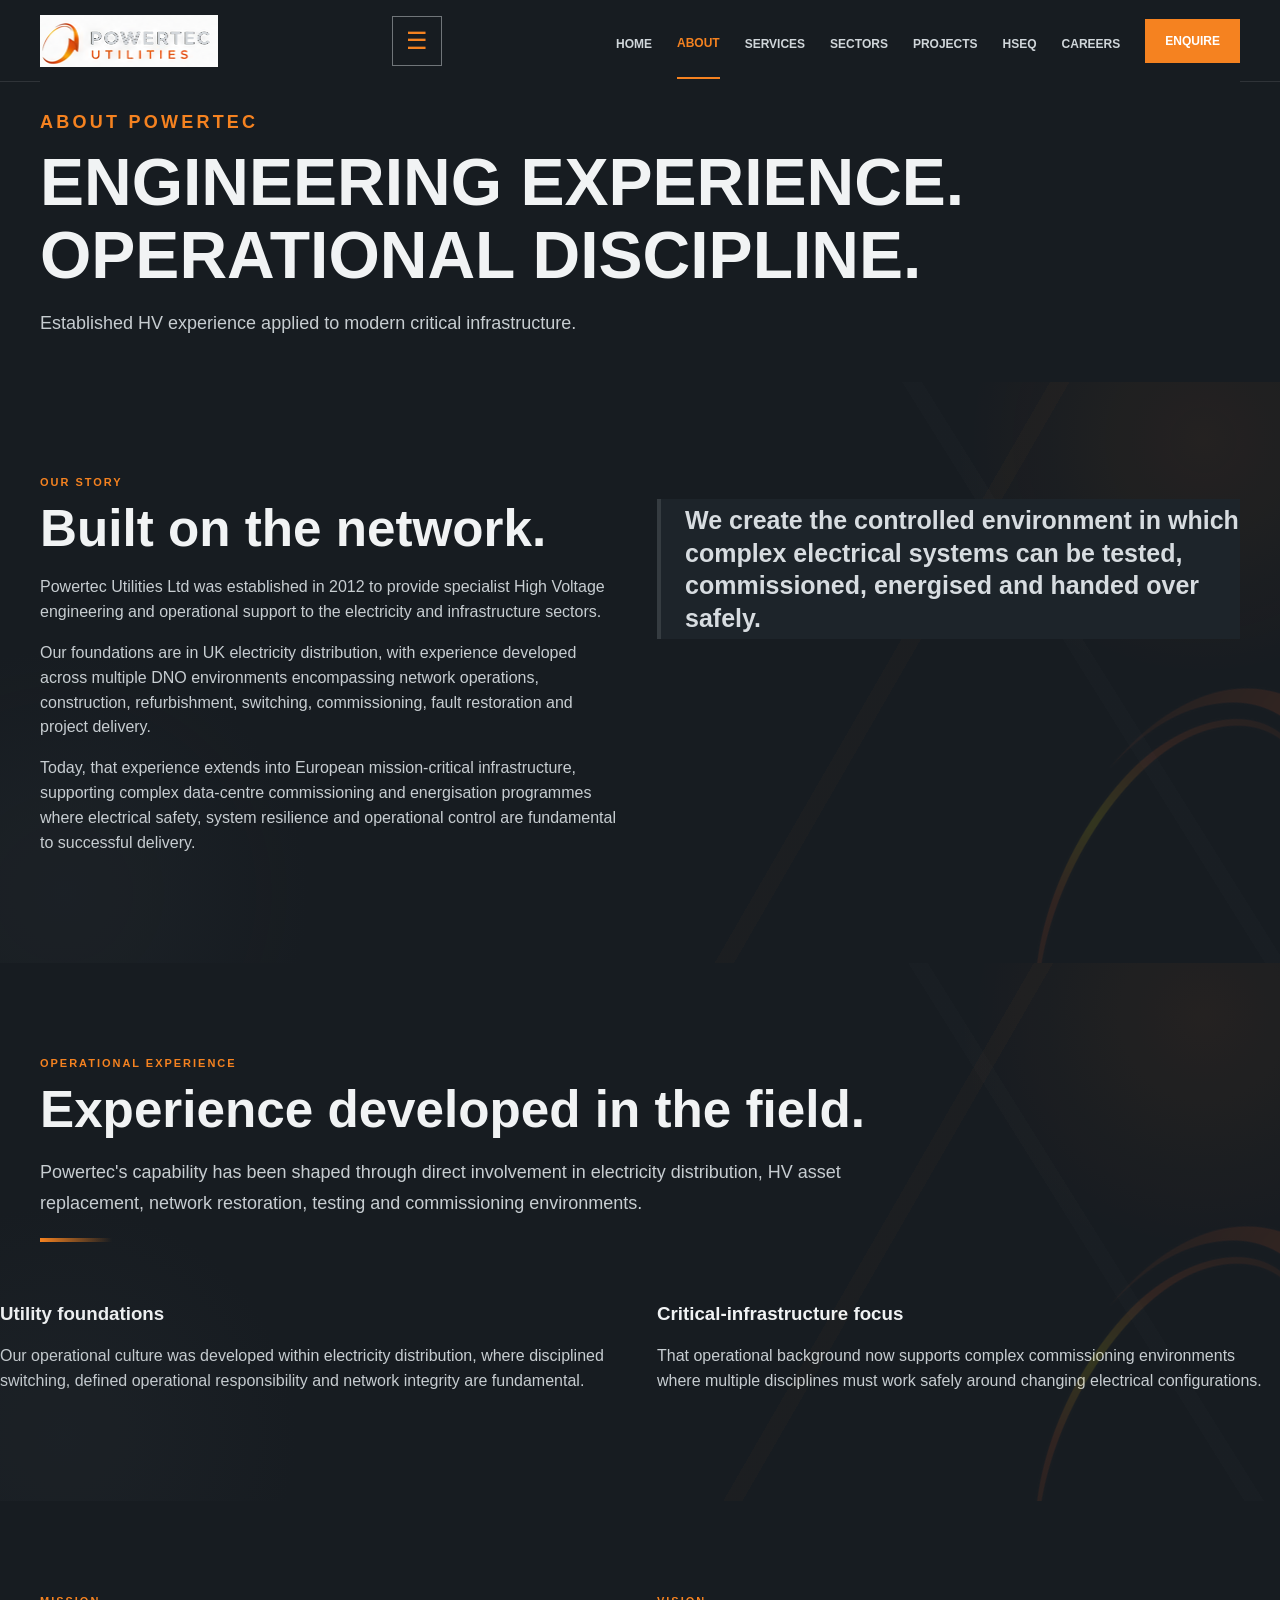
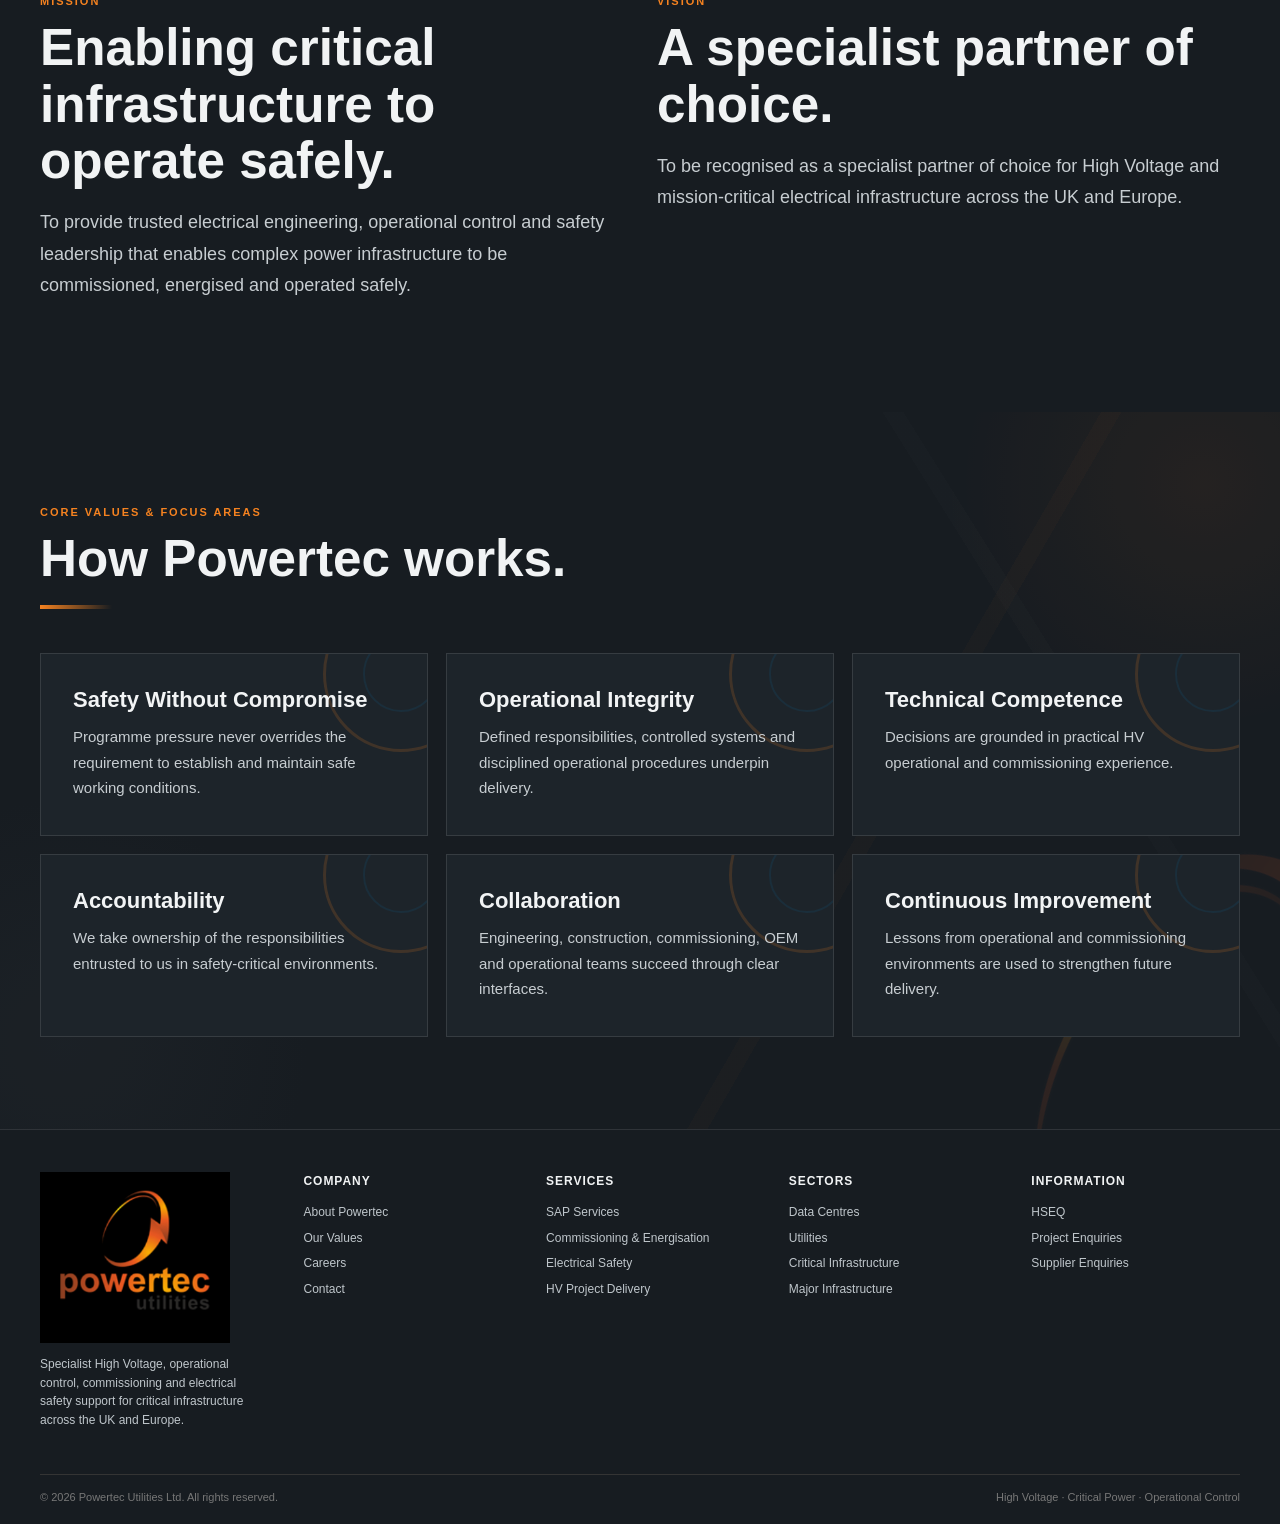
==== commit 5b7c4b8f: "Add files via upload" ====
--- a/about.html
+++ b/about.html
@@ -1,6 +1,6 @@
-<!doctype html><html lang="en"><head><meta charset="utf-8"><meta name="viewport" content="width=device-width,initial-scale=1"><title>About Powertec Utilities</title><meta name="description" content="Powertec Utilities company profile, mission, vision, values and operational approach."><link rel="icon" href="favicon.png"><link rel="stylesheet" href="styles-v4.css?v=14"></head><body><header class="site-header"><div class="wrap nav"><a href="index.html"><img class="logo" src="header-logo.png" alt="Powertec Utilities"></a><button class="menu-toggle" aria-label="Open menu" aria-expanded="false">☰</button><nav class="navlinks"><a class="" href="index.html">HOME</a><a class="active" href="about.html">ABOUT</a><a class="" href="services.html">SERVICES</a><a class="" href="sectors.html">SECTORS</a><a class="" href="projects.html">PROJECTS</a><a class="" href="hseq.html">HSEQ</a><a class="" href="careers.html">CAREERS</a><a class="enquire" href="contact.html">ENQUIRE</a></nav></div></header>
+<!doctype html><html lang="en"><head><meta charset="utf-8"><meta name="viewport" content="width=device-width,initial-scale=1"><title>About Powertec Utilities</title><meta name="description" content="Powertec Utilities company profile, mission, vision, values and operational approach."><link rel="icon" href="favicon.png"><link rel="stylesheet" href="styles-v4.css?v=18"></head><body><header class="site-header"><div class="wrap nav"><a href="index.html"><img class="logo" src="logo-header-lightgrey.png" alt="Powertec Utilities"></a><button class="menu-toggle" aria-label="Open menu" aria-expanded="false">☰</button><nav class="navlinks"><a class="" href="index.html">HOME</a><a class="active" href="about.html">ABOUT</a><a class="" href="services.html">SERVICES</a><a class="" href="sectors.html">SECTORS</a><a class="" href="projects.html">PROJECTS</a><a class="" href="hseq.html">HSEQ</a><a class="" href="careers.html">CAREERS</a><a class="enquire" href="contact.html">ENQUIRE</a></nav></div></header>
 <section class="page-hero" style="background-image:url('critical-power.jpg')">
-<div class="page-brand-watermark" aria-hidden="true"><img src="header-logo.png" alt=""></div><div class="wrap"><p class="eyebrow">ABOUT POWERTEC</p><h1>ENGINEERING EXPERIENCE.<br>OPERATIONAL DISCIPLINE.</h1><p>Established HV experience applied to modern critical infrastructure.</p></div></section>
+<div class="page-brand-watermark" aria-hidden="true"><img src="brand-emblem.png" alt=""></div><div class="wrap"><p class="eyebrow">ABOUT POWERTEC</p><h1>ENGINEERING EXPERIENCE.<br>OPERATIONAL DISCIPLINE.</h1><p>Established HV experience applied to modern critical infrastructure.</p></div></section>
 <main>
 <section class="section"><div class="wrap grid-2"><div><p class="eyebrow">OUR STORY</p><h2>Built on the network.</h2><p>Powertec Utilities Ltd was established in 2012 to provide specialist High Voltage engineering and operational support to the electricity and infrastructure sectors.</p><p>Our foundations are in UK electricity distribution, with experience developed across multiple DNO environments encompassing network operations, construction, refurbishment, switching, commissioning, fault restoration and project delivery.</p><p>Today, that experience extends into European mission-critical infrastructure, supporting complex data-centre commissioning and energisation programmes where electrical safety, system resilience and operational control are fundamental to successful delivery.</p></div><div><p class="quote">We create the controlled environment in which complex electrical systems can be tested, commissioned, energised and handed over safely.</p></div></div></section>
 
--- a/styles-v4.css
+++ b/styles-v4.css
@@ -1133,3 +1133,671 @@
     transform:scale(1)!important;
   }
 }
+
+/* ==========================================================
+   V15 — CONTINUOUS DARK PAGES / CORRECT POWERTEC BRAND
+   ========================================================== */
+
+/* ----------------------------------------------------------
+   HOMEPAGE EMBLEM
+   - actual Powertec emblem only
+   - correct aspect ratio
+   - ~15% smaller than previous version
+   - true fade in AND out
+   - modestly brighter at peak, not glowing excessively
+   ---------------------------------------------------------- */
+.hero-v4 .hero-brand-watermark{
+  position:absolute!important;
+  top:8%!important;
+  left:50%!important;
+  width:min(646px,66vw)!important; /* 15% smaller than 760px */
+  height:auto!important;
+  aspect-ratio:auto!important;
+  transform:translateX(-50%)!important;
+  display:block!important;
+  z-index:2!important;
+  pointer-events:none!important;
+  overflow:visible!important;
+}
+.hero-v4 .hero-brand-watermark img{
+  display:block!important;
+  width:100%!important;
+  height:auto!important;              /* prevents squashing */
+  max-width:none!important;
+  object-fit:contain!important;
+  object-position:center!important;
+  opacity:0!important;
+  transform:scale(.97)!important;
+  mix-blend-mode:screen!important;
+  filter:
+    saturate(1.16)
+    brightness(1.10)
+    contrast(1.03)
+    drop-shadow(0 0 14px rgba(245,130,32,.25))!important;
+  animation:powertecTrueFadeV15 8.8s ease-in-out infinite!important;
+}
+@keyframes powertecTrueFadeV15{
+  0%{
+    opacity:0;
+    transform:scale(.97);
+  }
+  18%{
+    opacity:.18;
+    transform:scale(.985);
+  }
+  40%{
+    opacity:.52;
+    transform:scale(1);
+  }
+  52%,62%{
+    opacity:.72;
+    transform:scale(1.015);
+  }
+  80%{
+    opacity:.22;
+    transform:scale(.99);
+  }
+  100%{
+    opacity:0;
+    transform:scale(.97);
+  }
+}
+@media(max-width:760px){
+  .hero-v4 .hero-brand-watermark{
+    top:9%!important;
+    width:102vw!important;
+    height:auto!important;
+  }
+  .hero-v4 .hero-brand-watermark img{
+    height:auto!important;
+    animation:powertecTrueFadeMobileV15 8.2s ease-in-out infinite!important;
+  }
+  @keyframes powertecTrueFadeMobileV15{
+    0%{opacity:0;transform:scale(.97)}
+    20%{opacity:.16;transform:scale(.985)}
+    42%{opacity:.48;transform:scale(1)}
+    54%,64%{opacity:.68;transform:scale(1.012)}
+    82%{opacity:.20;transform:scale(.99)}
+    100%{opacity:0;transform:scale(.97)}
+  }
+}
+
+/* ----------------------------------------------------------
+   INTERNAL PAGES
+   One continuous dark visual field from top to bottom.
+   No white header bar.
+   ---------------------------------------------------------- */
+body:not(.homepage){
+  background:#14191e!important;
+  color:#e8ecef!important;
+}
+
+/* Header is part of the page, not a white strip */
+body:not(.homepage) .site-header{
+  background:#14191e!important;
+  border-bottom:1px solid rgba(255,255,255,.10)!important;
+  box-shadow:none!important;
+}
+body:not(.homepage) .nav{
+  background:#14191e!important;
+}
+
+/* Actual Powertec brand image stays intact; text adapted for dark background */
+body:not(.homepage) .logo{
+  width:190px!important;
+  height:auto!important;
+  object-fit:contain!important;
+  filter:none!important;
+}
+
+/* Matching square menu box style across all pages */
+body:not(.homepage) .menu-toggle{
+  display:flex!important;
+  align-items:center!important;
+  justify-content:center!important;
+  width:50px!important;
+  height:50px!important;
+  background:#14191e!important;
+  color:#f58220!important;
+  border:1px solid rgba(220,224,228,.48)!important;
+  font-size:24px!important;
+  box-shadow:none!important;
+}
+
+/* Desktop nav remains clean; mobile dropdown follows same dark treatment */
+body:not(.homepage) .navlinks{
+  background:#14191e!important;
+}
+body:not(.homepage) .navlinks a{
+  color:#d9dde1!important;
+}
+body:not(.homepage) .navlinks a.active{
+  color:#f58220!important;
+}
+body:not(.homepage) .navlinks .enquire{
+  color:#fff!important;
+  background:#f58220!important;
+}
+@media(max-width:760px){
+  body:not(.homepage) .navlinks{
+    background:#14191e!important;
+    border:1px solid rgba(255,255,255,.10)!important;
+  }
+  body:not(.homepage) .navlinks a{
+    border-bottom:1px solid rgba(255,255,255,.09)!important;
+  }
+}
+
+/* Hero blends directly into same dark page colour */
+body:not(.homepage) .page-hero{
+  background-color:#14191e!important;
+  border:0!important;
+}
+body:not(.homepage) .page-hero:before{
+  background:linear-gradient(
+    90deg,
+    rgba(20,25,30,.94),
+    rgba(20,25,30,.58)
+  )!important;
+}
+
+/* Remove white islands — use subtle tonal variation instead */
+body:not(.homepage) .section,
+body:not(.homepage) .section-soft,
+body:not(.homepage) .authenticity,
+body:not(.homepage) .content-block,
+body:not(.homepage) .service-detail{
+  background-color:#14191e!important;
+  color:#e8ecef!important;
+}
+body:not(.homepage) .section-soft{
+  background-color:#181e24!important;
+}
+body:not(.homepage) .section-dark{
+  background:#101418!important;
+}
+
+/* Cards/panels remain distinguishable without turning page white */
+body:not(.homepage) .card,
+body:not(.homepage) .service-proof,
+body:not(.homepage) .step,
+body:not(.homepage) .project-card,
+body:not(.homepage) .sector-card{
+  background:#1b2228!important;
+  color:#e8ecef!important;
+  border-color:rgba(255,255,255,.11)!important;
+}
+body:not(.homepage) .card h2,
+body:not(.homepage) .card h3,
+body:not(.homepage) .service-proof h3,
+body:not(.homepage) h1,
+body:not(.homepage) h2,
+body:not(.homepage) h3{
+  color:#f2f4f5!important;
+}
+body:not(.homepage) p,
+body:not(.homepage) .lead,
+body:not(.homepage) li{
+  color:#c8ced3!important;
+}
+
+/* Existing Powertec orange + blue graphics stay visible on dark field */
+body:not(.homepage) .section:not(.section-dark)::before,
+body:not(.homepage) .authenticity::before,
+body:not(.homepage) .content-block::before,
+body:not(.homepage) .service-detail::before{
+  opacity:.82!important;
+}
+body:not(.homepage) .section:not(.section-dark)::after,
+body:not(.homepage) .authenticity::after{
+  opacity:.12!important;
+}
+
+/* Footer continues the same field, no tonal break */
+body:not(.homepage) .site-footer{
+  background:#101418!important;
+  border-top:1px solid rgba(255,255,255,.10)!important;
+}
+body:not(.homepage) .site-footer,
+body:not(.homepage) .site-footer p,
+body:not(.homepage) .site-footer a{
+  color:#c8ced3!important;
+}
+
+/* =====================================================================
+   V16 — FINAL BRAND CORRECTION
+   ===================================================================== */
+
+/* ---------- HOME PAGE: authentic emblem only ---------- */
+.homepage .site-header{display:none!important;}
+
+.hero-v4{
+  position:relative!important;
+  isolation:isolate!important;
+}
+
+.hero-v4 .hero-brand-watermark{
+  position:absolute!important;
+  top:8%!important;
+  left:50%!important;
+  width:min(550px,56vw)!important;
+  height:auto!important;
+  transform:translateX(-50%)!important;
+  display:block!important;
+  z-index:2!important;
+  overflow:visible!important;
+  pointer-events:none!important;
+}
+
+.hero-v4 .hero-brand-watermark img{
+  display:block!important;
+  width:100%!important;
+  height:auto!important;            /* PRESERVES ORIGINAL ASPECT RATIO */
+  max-width:none!important;
+  object-fit:contain!important;
+  opacity:0!important;
+  mix-blend-mode:screen!important;
+  filter:
+    saturate(1.12)
+    brightness(1.10)
+    contrast(1.02)
+    drop-shadow(0 0 12px rgba(245,130,32,.22))!important;
+  transform:scale(.985)!important;
+  animation:powertecEmblemFadeV16 8.5s ease-in-out infinite!important;
+}
+
+@keyframes powertecEmblemFadeV16{
+  0%   {opacity:0;    transform:scale(.985);}
+  18%  {opacity:.16; transform:scale(.992);}
+  40%  {opacity:.46; transform:scale(1);}
+  52%  {opacity:.64; transform:scale(1.006);}
+  64%  {opacity:.64; transform:scale(1.006);}
+  82%  {opacity:.18; transform:scale(.994);}
+  100% {opacity:0;    transform:scale(.985);}
+}
+
+.hero-v4::before{
+  z-index:0!important;
+}
+.hero-v4::after{
+  z-index:1!important;
+}
+.hero-v4 .hero-v4-inner{
+  position:relative!important;
+  z-index:3!important;
+}
+
+/* Homepage square menu remains */
+.home-menu-shell{
+  position:fixed!important;
+  top:18px!important;
+  left:18px!important;
+  z-index:500!important;
+}
+.home-menu-button{
+  display:flex!important;
+  align-items:center!important;
+  justify-content:center!important;
+  width:54px!important;
+  height:54px!important;
+  background:rgba(14,18,22,.92)!important;
+  color:#f58220!important;
+  border:1px solid rgba(208,214,219,.48)!important;
+  font-size:26px!important;
+  box-shadow:none!important;
+}
+
+/* ---------- ALL INTERNAL PAGES: ONE CONTINUOUS COLOUR ---------- */
+body:not(.homepage){
+  background:#171c21!important;
+  color:#d7dce0!important;
+}
+
+body:not(.homepage) .site-header,
+body:not(.homepage) .nav,
+body:not(.homepage) main,
+body:not(.homepage) .page-hero,
+body:not(.homepage) .section,
+body:not(.homepage) .section-soft,
+body:not(.homepage) .section-dark,
+body:not(.homepage) .authenticity,
+body:not(.homepage) .content-block,
+body:not(.homepage) .service-detail,
+body:not(.homepage) .site-footer{
+  background-color:#171c21!important;
+  background-image:none!important;
+  color:#d7dce0!important;
+}
+
+/* No white header strip */
+body:not(.homepage) .site-header{
+  border-bottom:1px solid rgba(255,255,255,.10)!important;
+  box-shadow:none!important;
+}
+
+/* Actual Powertec header mark; no white box */
+body:not(.homepage) .logo{
+  display:block!important;
+  width:178px!important;
+  height:auto!important;
+  max-height:none!important;
+  object-fit:contain!important;
+  background:transparent!important;
+  filter:none!important;
+}
+
+/* Same menu box style as homepage on every page */
+body:not(.homepage) .menu-toggle{
+  display:flex!important;
+  align-items:center!important;
+  justify-content:center!important;
+  width:50px!important;
+  height:50px!important;
+  background:#171c21!important;
+  color:#f58220!important;
+  border:1px solid rgba(208,214,219,.48)!important;
+  font-size:24px!important;
+  box-shadow:none!important;
+}
+
+/* Navigation contrast */
+body:not(.homepage) .navlinks{
+  background:#171c21!important;
+}
+body:not(.homepage) .navlinks a{
+  color:#d0d6da!important;
+}
+body:not(.homepage) .navlinks a.active{
+  color:#f58220!important;
+}
+body:not(.homepage) .navlinks .enquire{
+  color:#fff!important;
+  background:#f58220!important;
+}
+
+/* Hero stays on same base colour; photo remains as content, not a white header */
+body:not(.homepage) .page-hero{
+  border:0!important;
+}
+body:not(.homepage) .page-hero::before{
+  background:linear-gradient(
+    90deg,
+    rgba(23,28,33,.94),
+    rgba(23,28,33,.70) 55%,
+    rgba(23,28,33,.48)
+  )!important;
+}
+
+/* Typography on dark field */
+body:not(.homepage) h1,
+body:not(.homepage) h2,
+body:not(.homepage) h3,
+body:not(.homepage) h4{
+  color:#f1f3f4!important;
+}
+body:not(.homepage) p,
+body:not(.homepage) li,
+body:not(.homepage) .lead{
+  color:#c7cdd1!important;
+}
+body:not(.homepage) .eyebrow{
+  color:#f58220!important;
+}
+
+/* Cards/panels use slight tonal lift, not white */
+body:not(.homepage) .card,
+body:not(.homepage) .service-proof,
+body:not(.homepage) .step,
+body:not(.homepage) .project-card,
+body:not(.homepage) .sector-card,
+body:not(.homepage) .quote{
+  background:#1d242a!important;
+  color:#d7dce0!important;
+  border-color:rgba(255,255,255,.11)!important;
+}
+
+/* Keep background graphics but make them part of the same charcoal field */
+body:not(.homepage) .section::before,
+body:not(.homepage) .authenticity::before,
+body:not(.homepage) .content-block::before,
+body:not(.homepage) .service-detail::before{
+  background:
+    radial-gradient(circle at 94% 10%,rgba(245,130,32,.075),transparent 19%),
+    radial-gradient(circle at 5% 88%,rgba(109,120,130,.07),transparent 21%),
+    linear-gradient(120deg,transparent 0 65%,rgba(245,130,32,.03) 65% 66.2%,transparent 66.2%),
+    linear-gradient(58deg,transparent 0 77%,rgba(150,158,166,.025) 77% 78.2%,transparent 78.2%)!important;
+}
+body:not(.homepage) .section::after,
+body:not(.homepage) .authenticity::after{
+  opacity:.07!important;
+}
+
+/* Footer continues exactly the same colour */
+body:not(.homepage) .site-footer{
+  border-top:1px solid rgba(255,255,255,.10)!important;
+}
+body:not(.homepage) .site-footer p,
+body:not(.homepage) .site-footer a{
+  color:#bfc6cb!important;
+}
+
+/* Mobile */
+@media(max-width:760px){
+  .hero-v4 .hero-brand-watermark{
+    top:9%!important;
+    width:86vw!important;
+    height:auto!important;
+  }
+  .hero-v4 .hero-brand-watermark img{
+    width:100%!important;
+    height:auto!important;
+    animation:powertecEmblemFadeMobileV16 8s ease-in-out infinite!important;
+  }
+  @keyframes powertecEmblemFadeMobileV16{
+    0%   {opacity:0;    transform:scale(.985);}
+    20%  {opacity:.14; transform:scale(.992);}
+    42%  {opacity:.42; transform:scale(1);}
+    54%  {opacity:.60; transform:scale(1.006);}
+    66%  {opacity:.60; transform:scale(1.006);}
+    84%  {opacity:.16; transform:scale(.994);}
+    100% {opacity:0;    transform:scale(.985);}
+  }
+
+  body:not(.homepage) .site-header,
+  body:not(.homepage) .nav{
+    background:#171c21!important;
+  }
+  body:not(.homepage) .navlinks{
+    background:#171c21!important;
+    border:1px solid rgba(255,255,255,.10)!important;
+  }
+  body:not(.homepage) .navlinks a{
+    border-bottom:1px solid rgba(255,255,255,.08)!important;
+  }
+}
+
+/* ==========================================================
+   V17 — HOMEPAGE EMBLEM FINAL TUNING
+   Slightly brighter at peak, true fade in/out, exact shape retained
+   ========================================================== */
+
+.hero-v4 .hero-brand-watermark{
+  width:min(550px,56vw)!important;
+  height:auto!important;
+}
+
+.hero-v4 .hero-brand-watermark img{
+  width:100%!important;
+  height:auto!important;
+  object-fit:contain!important;
+  opacity:0!important;
+  transform:scale(.985)!important;
+  mix-blend-mode:screen!important;
+  filter:
+    saturate(1.18)
+    brightness(1.16)
+    contrast(1.03)
+    drop-shadow(0 0 14px rgba(245,130,32,.26))!important;
+  animation:powertecEmblemFadeV17 8.4s ease-in-out infinite!important;
+}
+
+@keyframes powertecEmblemFadeV17{
+  0%{
+    opacity:0;
+    transform:scale(.985);
+  }
+  16%{
+    opacity:.10;
+    transform:scale(.992);
+  }
+  34%{
+    opacity:.34;
+    transform:scale(1);
+  }
+  48%{
+    opacity:.60;
+    transform:scale(1.005);
+  }
+  58%,66%{
+    opacity:.74;
+    transform:scale(1.008);
+  }
+  80%{
+    opacity:.26;
+    transform:scale(.996);
+  }
+  92%{
+    opacity:.08;
+    transform:scale(.99);
+  }
+  100%{
+    opacity:0;
+    transform:scale(.985);
+  }
+}
+
+@media(max-width:760px){
+  .hero-v4 .hero-brand-watermark{
+    width:86vw!important;
+    height:auto!important;
+  }
+
+  .hero-v4 .hero-brand-watermark img{
+    width:100%!important;
+    height:auto!important;
+    animation:powertecEmblemFadeMobileV17 8s ease-in-out infinite!important;
+  }
+
+  @keyframes powertecEmblemFadeMobileV17{
+    0%{
+      opacity:0;
+      transform:scale(.985);
+    }
+    18%{
+      opacity:.09;
+      transform:scale(.992);
+    }
+    36%{
+      opacity:.32;
+      transform:scale(1);
+    }
+    50%{
+      opacity:.58;
+      transform:scale(1.005);
+    }
+    60%,68%{
+      opacity:.72;
+      transform:scale(1.008);
+    }
+    82%{
+      opacity:.24;
+      transform:scale(.996);
+    }
+    94%{
+      opacity:.07;
+      transform:scale(.99);
+    }
+    100%{
+      opacity:0;
+      transform:scale(.985);
+    }
+  }
+}
+
+/* ==========================================================
+   V18 — INTERNAL PAGE HEADER CORRECTION
+   ========================================================== */
+
+/* Same continuous background from top to bottom */
+body:not(.homepage),
+body:not(.homepage) .site-header,
+body:not(.homepage) .nav,
+body:not(.homepage) main,
+body:not(.homepage) .page-hero,
+body:not(.homepage) .section,
+body:not(.homepage) .section-soft,
+body:not(.homepage) .section-dark,
+body:not(.homepage) .authenticity,
+body:not(.homepage) .content-block,
+body:not(.homepage) .service-detail,
+body:not(.homepage) .site-footer{
+  background-color:#171c21!important;
+}
+
+/* Absolutely remove any white header strip or white backing */
+body:not(.homepage) .site-header,
+body:not(.homepage) .nav{
+  background:#171c21!important;
+  background-image:none!important;
+  box-shadow:none!important;
+}
+
+/* Keep the logo and emblem the SAME SIZE on every internal page */
+body:not(.homepage) .site-header .logo{
+  width:178px!important;
+  height:auto!important;
+  max-width:178px!important;
+  min-width:178px!important;
+  max-height:none!important;
+  object-fit:contain!important;
+  object-position:left center!important;
+  background:transparent!important;
+  border:0!important;
+  padding:0!important;
+  margin:0!important;
+  filter:none!important;
+  opacity:1!important;
+}
+
+/* Preserve the same menu-box style on every page */
+body:not(.homepage) .menu-toggle{
+  width:50px!important;
+  height:50px!important;
+  min-width:50px!important;
+  min-height:50px!important;
+  background:#171c21!important;
+  color:#f58220!important;
+  border:1px solid rgba(210,214,218,.48)!important;
+  box-shadow:none!important;
+}
+
+/* Keep header spacing consistent across every page */
+body:not(.homepage) .nav{
+  min-height:78px!important;
+  display:flex!important;
+  align-items:center!important;
+}
+
+/* Mobile retains identical brand proportions */
+@media(max-width:760px){
+  body:not(.homepage) .site-header .logo{
+    width:178px!important;
+    max-width:178px!important;
+    min-width:178px!important;
+    height:auto!important;
+  }
+  body:not(.homepage) .menu-toggle{
+    width:50px!important;
+    height:50px!important;
+  }
+}
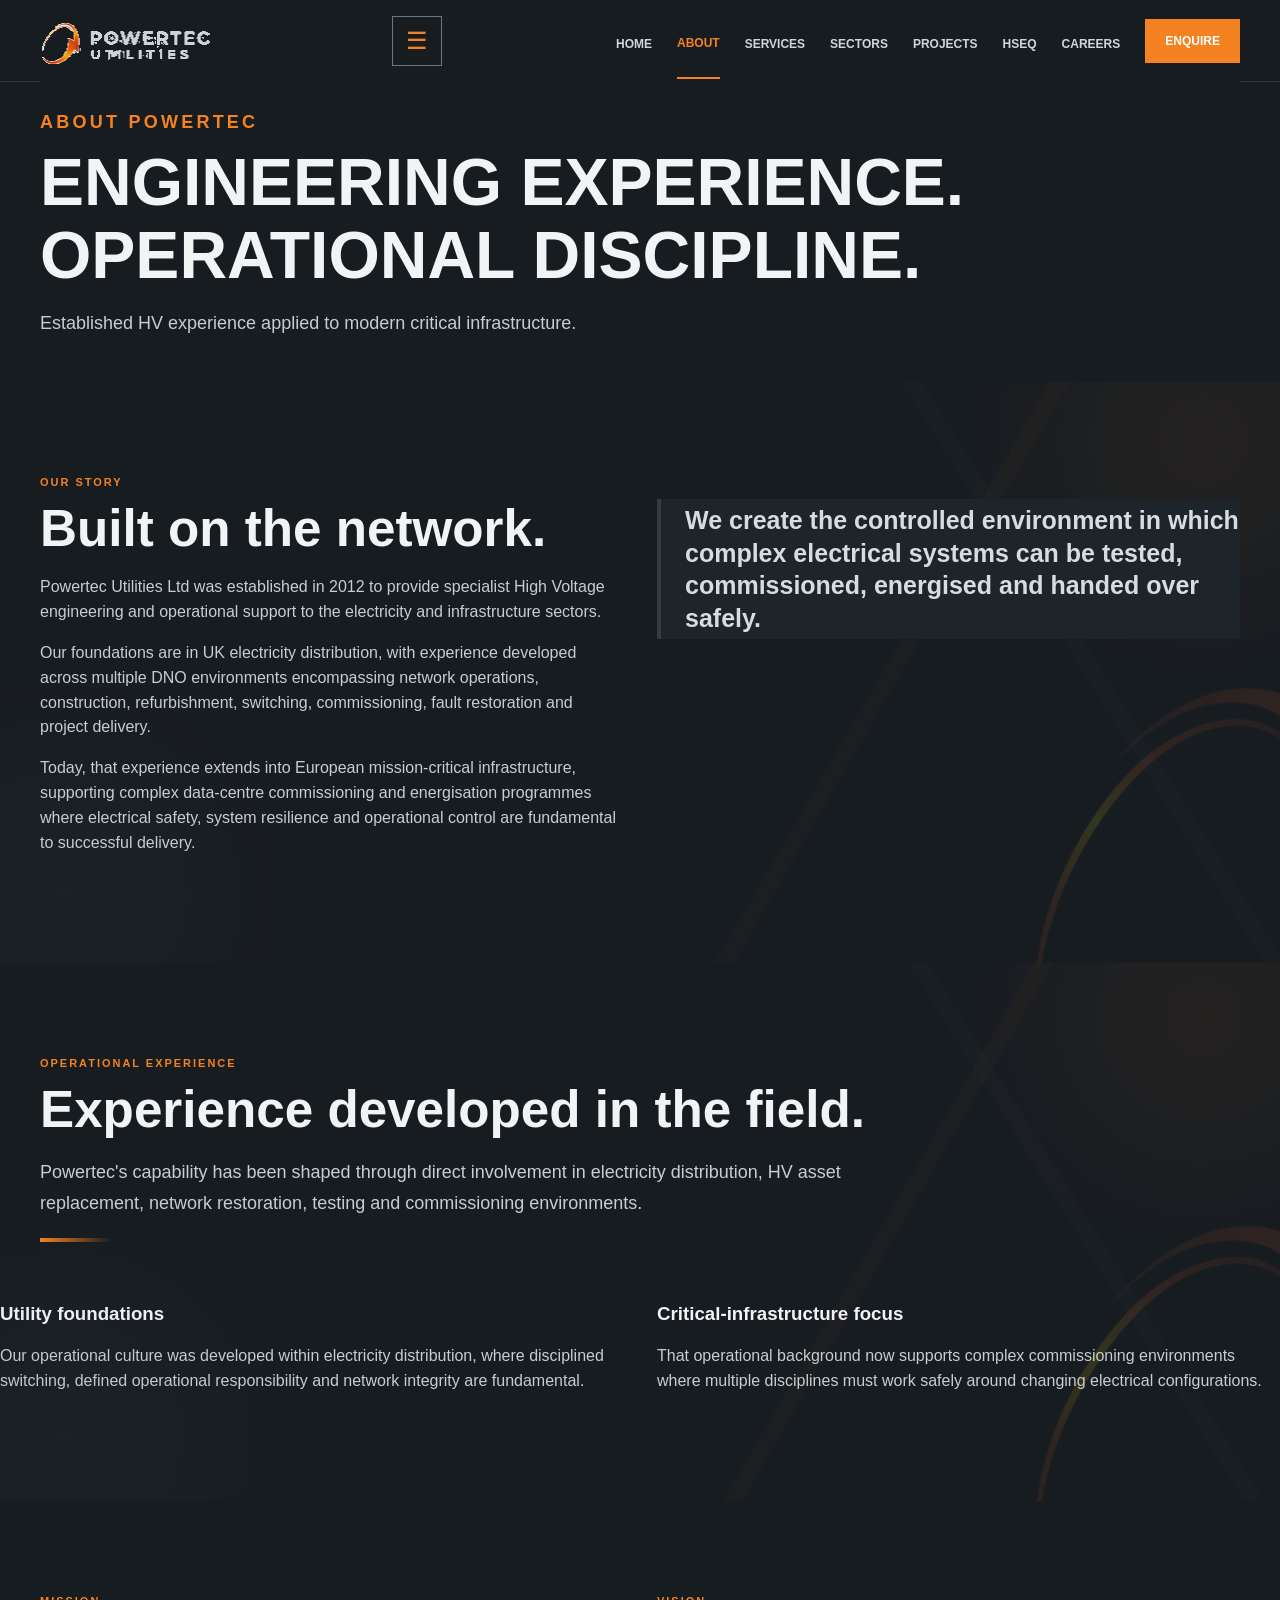
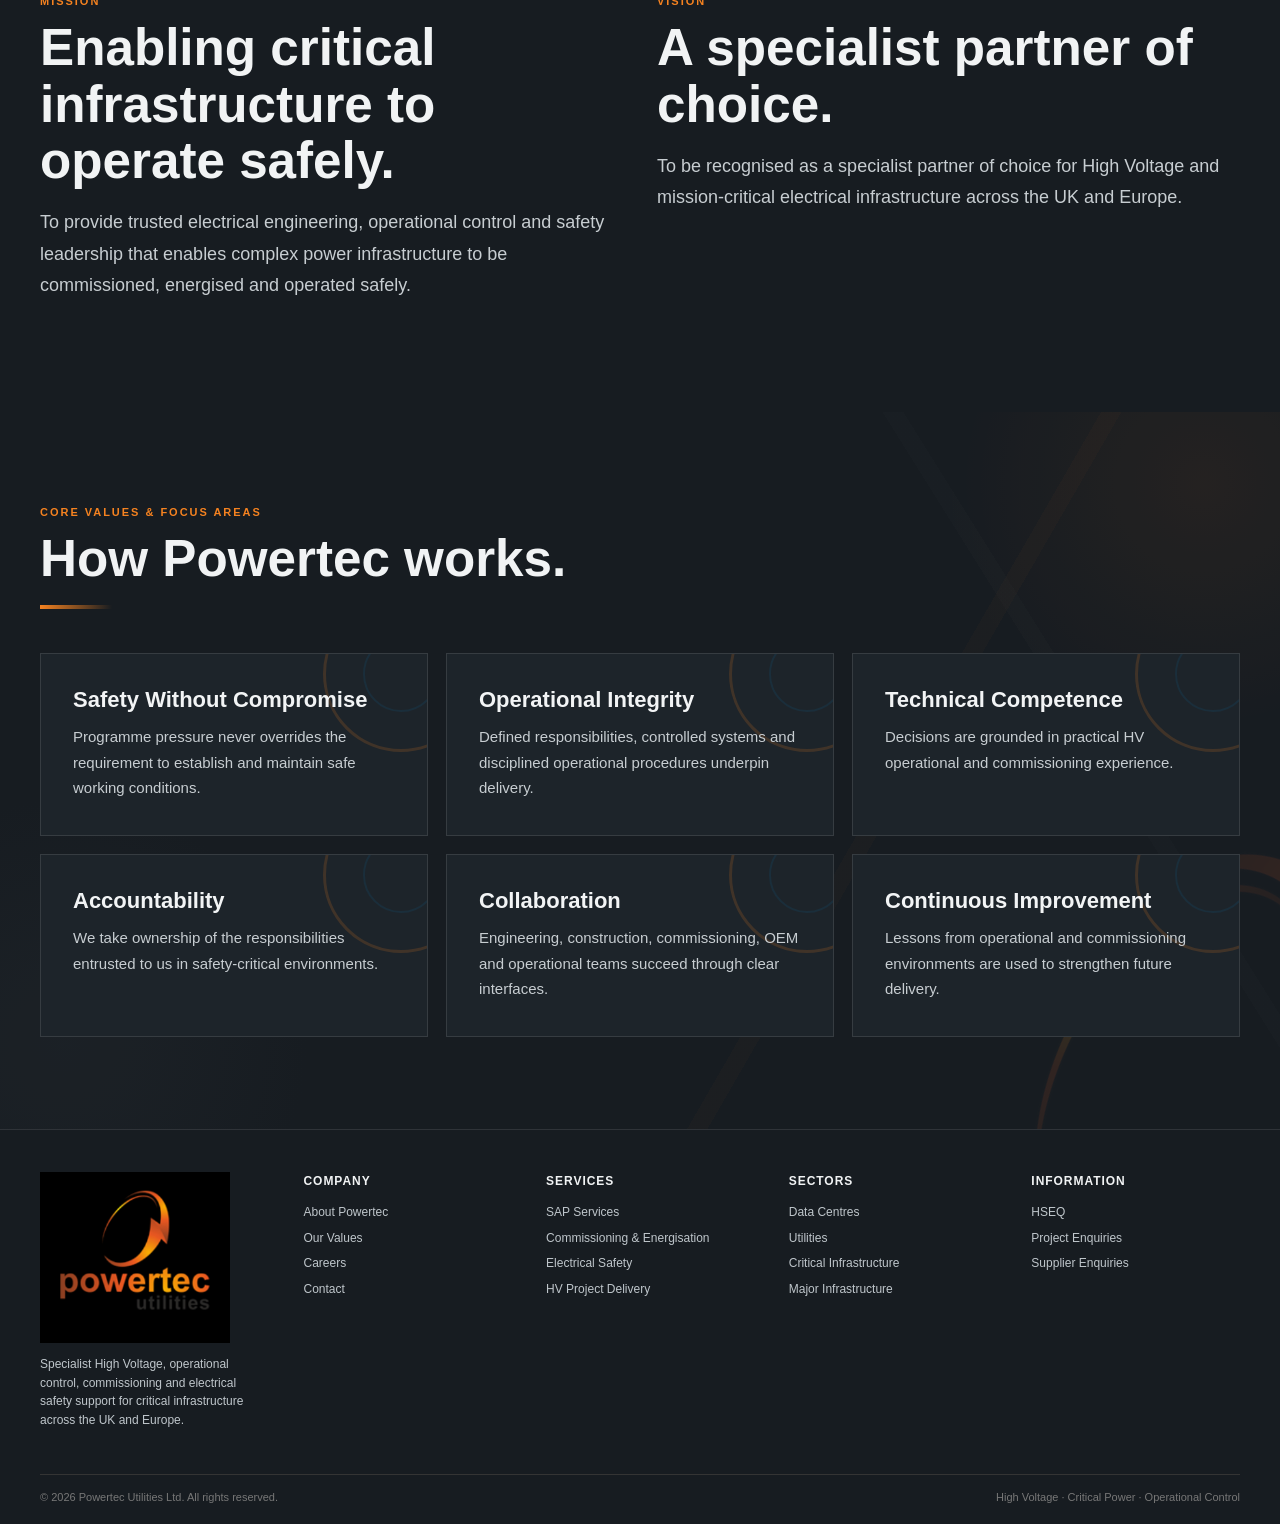
==== commit f69cd422: "Add files via upload" ====
--- a/about.html
+++ b/about.html
@@ -1,4 +1,4 @@
-<!doctype html><html lang="en"><head><meta charset="utf-8"><meta name="viewport" content="width=device-width,initial-scale=1"><title>About Powertec Utilities</title><meta name="description" content="Powertec Utilities company profile, mission, vision, values and operational approach."><link rel="icon" href="favicon.png"><link rel="stylesheet" href="styles-v4.css?v=18"></head><body><header class="site-header"><div class="wrap nav"><a href="index.html"><img class="logo" src="logo-header-lightgrey.png" alt="Powertec Utilities"></a><button class="menu-toggle" aria-label="Open menu" aria-expanded="false">☰</button><nav class="navlinks"><a class="" href="index.html">HOME</a><a class="active" href="about.html">ABOUT</a><a class="" href="services.html">SERVICES</a><a class="" href="sectors.html">SECTORS</a><a class="" href="projects.html">PROJECTS</a><a class="" href="hseq.html">HSEQ</a><a class="" href="careers.html">CAREERS</a><a class="enquire" href="contact.html">ENQUIRE</a></nav></div></header>
+<!doctype html><html lang="en"><head><meta charset="utf-8"><meta name="viewport" content="width=device-width,initial-scale=1"><title>About Powertec Utilities</title><meta name="description" content="Powertec Utilities company profile, mission, vision, values and operational approach."><link rel="icon" href="favicon.png"><link rel="stylesheet" href="styles-v4.css?v=19"></head><body><header class="site-header"><div class="wrap nav"><a href="index.html"><img class="logo" src="logo-header-transparent-grey.png" alt="Powertec Utilities"></a><button class="menu-toggle" aria-label="Open menu" aria-expanded="false">☰</button><nav class="navlinks"><a class="" href="index.html">HOME</a><a class="active" href="about.html">ABOUT</a><a class="" href="services.html">SERVICES</a><a class="" href="sectors.html">SECTORS</a><a class="" href="projects.html">PROJECTS</a><a class="" href="hseq.html">HSEQ</a><a class="" href="careers.html">CAREERS</a><a class="enquire" href="contact.html">ENQUIRE</a></nav></div></header>
 <section class="page-hero" style="background-image:url('critical-power.jpg')">
 <div class="page-brand-watermark" aria-hidden="true"><img src="brand-emblem.png" alt=""></div><div class="wrap"><p class="eyebrow">ABOUT POWERTEC</p><h1>ENGINEERING EXPERIENCE.<br>OPERATIONAL DISCIPLINE.</h1><p>Established HV experience applied to modern critical infrastructure.</p></div></section>
 <main>
--- a/styles-v4.css
+++ b/styles-v4.css
@@ -1801,3 +1801,130 @@
     height:50px!important;
   }
 }
+
+/* ==========================================================
+   V19 — HEADER TRANSPARENCY + HOMEPAGE EMBLEM VISIBILITY
+   ========================================================== */
+
+/* ---------- INTERNAL PAGE HEADER ---------- */
+/* Absolutely no white header / logo box */
+body:not(.homepage) .site-header,
+body:not(.homepage) .site-header .nav,
+body:not(.homepage) .site-header .wrap,
+body:not(.homepage) .site-header a{
+  background-color:#171c21!important;
+  background-image:none!important;
+}
+
+/* Keep exactly the same logo size on every internal page */
+body:not(.homepage) .site-header .logo{
+  display:block!important;
+  width:178px!important;
+  min-width:178px!important;
+  max-width:178px!important;
+  height:auto!important;
+  max-height:none!important;
+  padding:0!important;
+  margin:0!important;
+  border:0!important;
+  background:transparent!important;
+  box-shadow:none!important;
+  filter:none!important;
+  opacity:1!important;
+  object-fit:contain!important;
+}
+
+/* ---------- HOMEPAGE EMBLEM ---------- */
+/* Authentic emblem shape: width defines size; height ALWAYS auto */
+.hero-v4 .hero-brand-watermark{
+  position:absolute!important;
+  top:8%!important;
+  left:50%!important;
+  width:min(550px,56vw)!important;
+  height:auto!important;
+  transform:translateX(-50%)!important;
+  z-index:2!important;
+  pointer-events:none!important;
+  overflow:visible!important;
+}
+
+.hero-v4 .hero-brand-watermark img{
+  display:block!important;
+  width:100%!important;
+  height:auto!important;
+  max-width:none!important;
+  object-fit:contain!important;
+  object-position:center!important;
+
+  /* Slightly brighter than the version the user approved */
+  filter:
+    saturate(1.18)
+    brightness(1.17)
+    contrast(1.03)
+    drop-shadow(0 0 14px rgba(245,130,32,.27))!important;
+
+  mix-blend-mode:screen!important;
+
+  /* IMPORTANT: emblem is visible immediately when page opens */
+  opacity:.74!important;
+
+  /* No scaling animation: preserves the exact original emblem shape */
+  transform:none!important;
+
+  animation:powertecEmblemTrueFadeV19 8s ease-in-out infinite!important;
+}
+
+/* Starts visible, fades completely away, then fades back to full visibility */
+@keyframes powertecEmblemTrueFadeV19{
+  0%   { opacity:.74; }
+  18%  { opacity:.48; }
+  34%  { opacity:.12; }
+  42%  { opacity:0; }
+  52%  { opacity:0; }
+  66%  { opacity:.26; }
+  82%  { opacity:.60; }
+  100% { opacity:.74; }
+}
+
+/* Hero layers: background < emblem < content */
+.hero-v4::before{z-index:0!important;}
+.hero-v4::after{z-index:1!important;}
+.hero-v4 .hero-v4-inner{
+  position:relative!important;
+  z-index:3!important;
+}
+
+@media(max-width:760px){
+  .hero-v4 .hero-brand-watermark{
+    top:9%!important;
+    width:86vw!important;
+    height:auto!important;
+  }
+
+  .hero-v4 .hero-brand-watermark img{
+    width:100%!important;
+    height:auto!important;
+    opacity:.74!important;
+    transform:none!important;
+    animation:powertecEmblemTrueFadeMobileV19 8s ease-in-out infinite!important;
+  }
+
+  @keyframes powertecEmblemTrueFadeMobileV19{
+    0%   { opacity:.74; }
+    18%  { opacity:.46; }
+    34%  { opacity:.10; }
+    42%  { opacity:0; }
+    52%  { opacity:0; }
+    66%  { opacity:.24; }
+    82%  { opacity:.58; }
+    100% { opacity:.74; }
+  }
+}
+
+/* Even with reduced-motion enabled, keep emblem visible */
+@media(prefers-reduced-motion:reduce){
+  .hero-v4 .hero-brand-watermark img{
+    animation:none!important;
+    opacity:.70!important;
+  }
+}
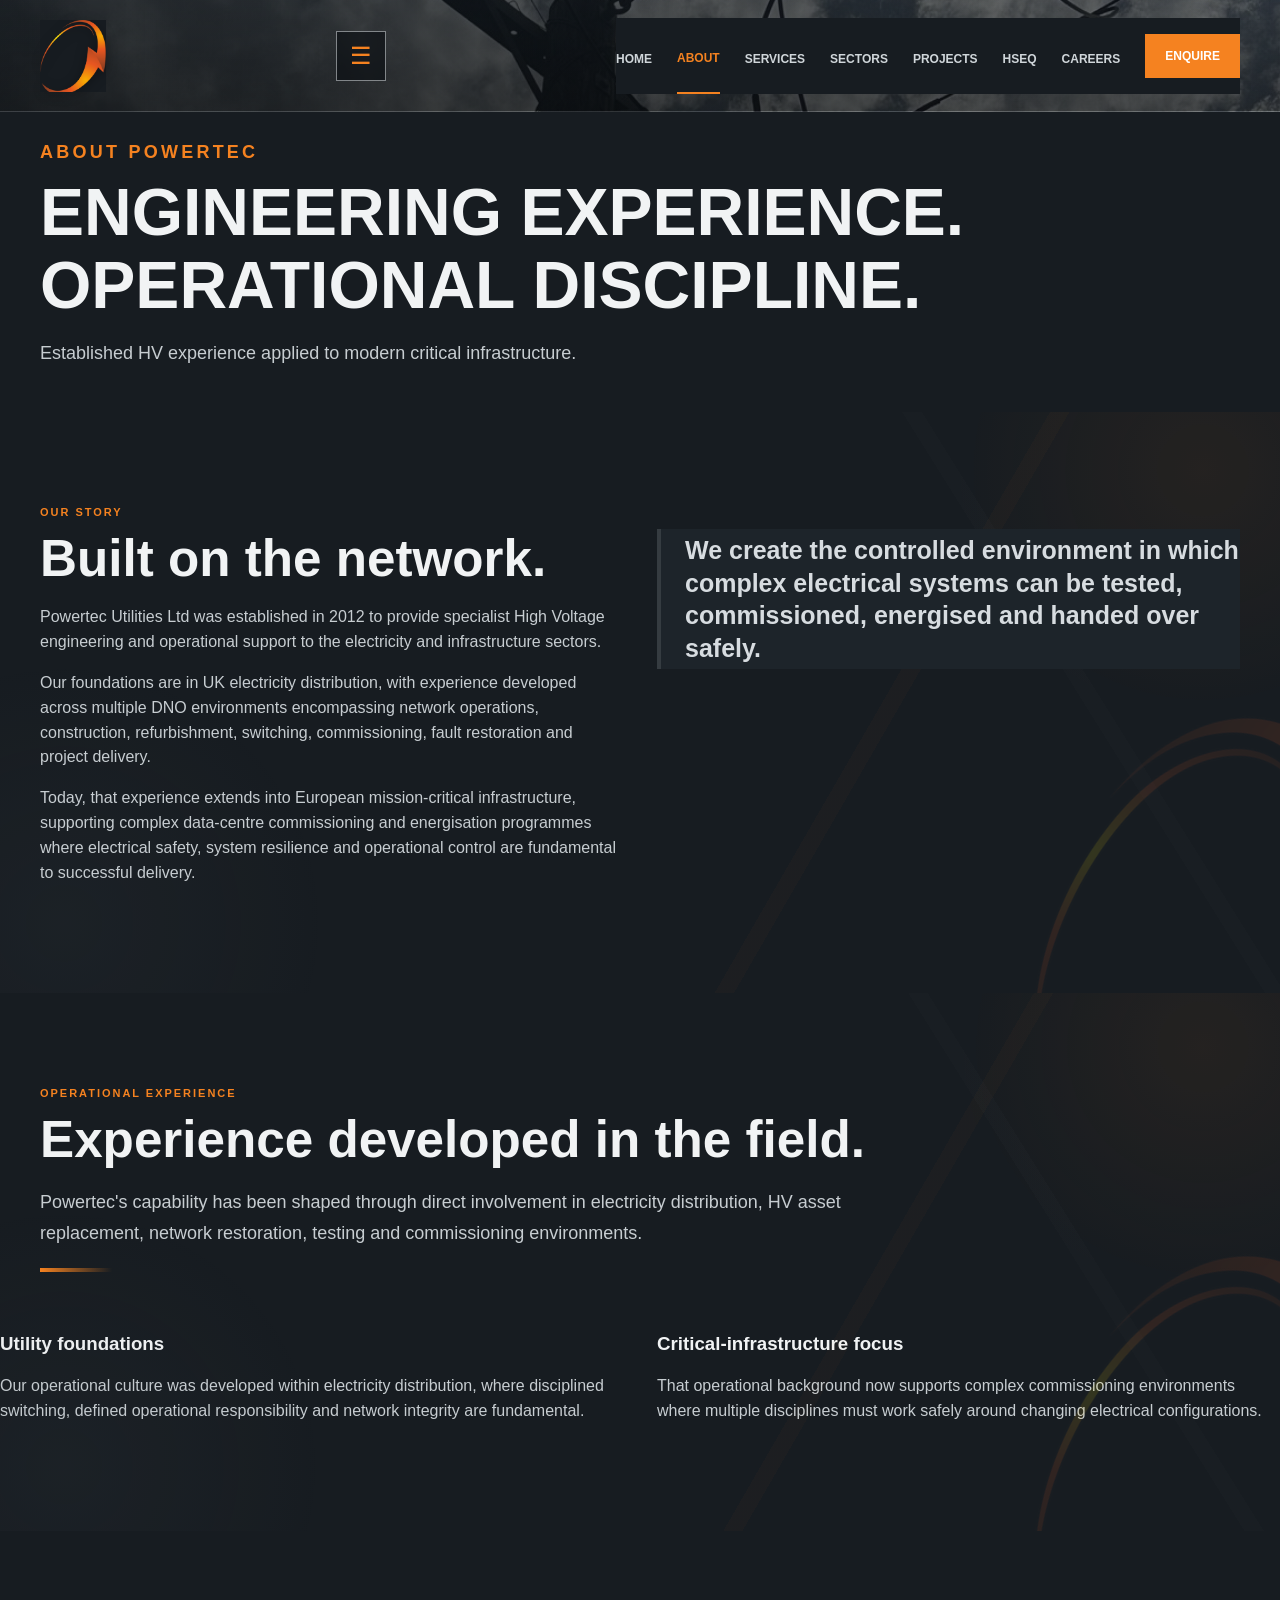
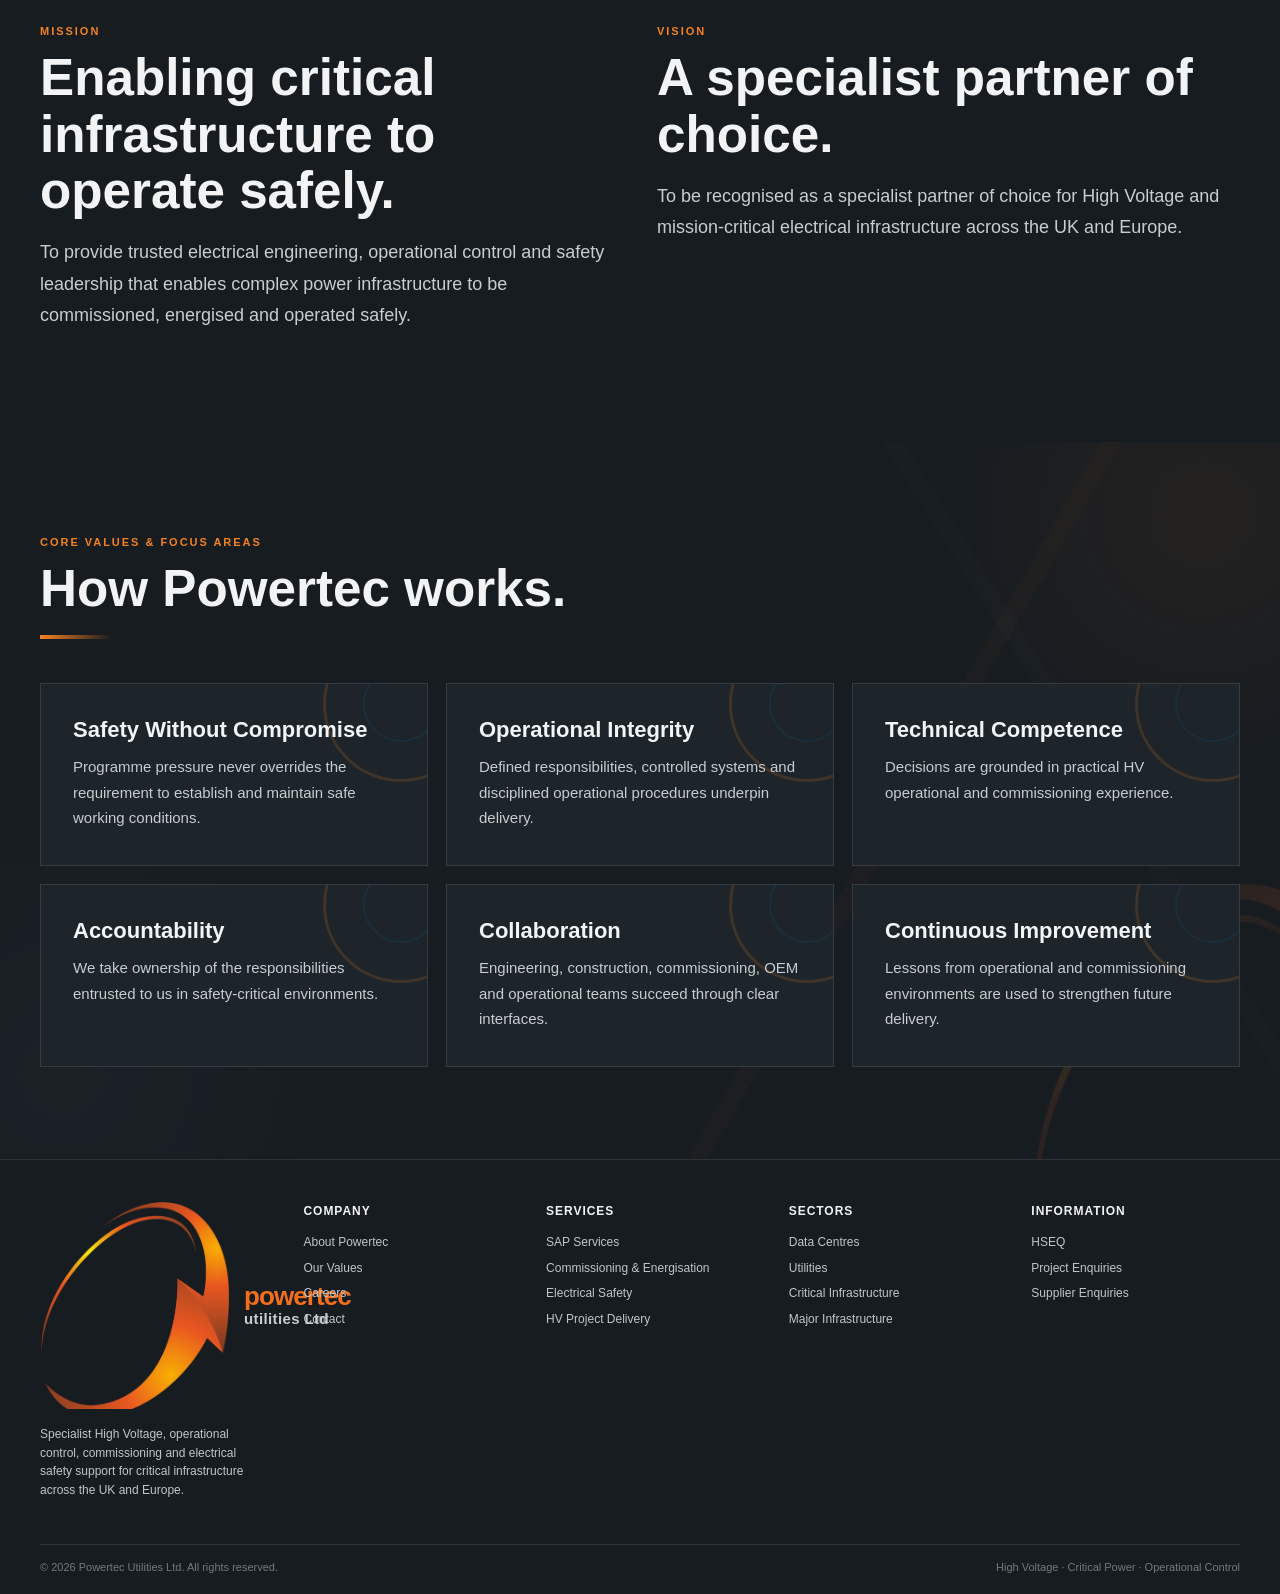
==== commit 1413a3c2: "Add files via upload" ====
--- a/about.html
+++ b/about.html
@@ -1,6 +1,11 @@
-<!doctype html><html lang="en"><head><meta charset="utf-8"><meta name="viewport" content="width=device-width,initial-scale=1"><title>About Powertec Utilities</title><meta name="description" content="Powertec Utilities company profile, mission, vision, values and operational approach."><link rel="icon" href="favicon.png"><link rel="stylesheet" href="styles-v4.css?v=19"></head><body><header class="site-header"><div class="wrap nav"><a href="index.html"><img class="logo" src="logo-header-transparent-grey.png" alt="Powertec Utilities"></a><button class="menu-toggle" aria-label="Open menu" aria-expanded="false">☰</button><nav class="navlinks"><a class="" href="index.html">HOME</a><a class="active" href="about.html">ABOUT</a><a class="" href="services.html">SERVICES</a><a class="" href="sectors.html">SECTORS</a><a class="" href="projects.html">PROJECTS</a><a class="" href="hseq.html">HSEQ</a><a class="" href="careers.html">CAREERS</a><a class="enquire" href="contact.html">ENQUIRE</a></nav></div></header>
+<!doctype html><html lang="en"><head><meta charset="utf-8"><meta name="viewport" content="width=device-width,initial-scale=1"><title>About Powertec Utilities Ltd</title><meta name="description" content="Powertec Utilities Ltd company profile, mission, vision, values and operational approach."><link rel="icon" href="favicon.png"><link rel="stylesheet" href="styles-v4.css?v=20"></head><body><header class="site-header internal-header" style="--header-image:url('overhead-01.jpg')">
+<div class="wrap nav">
+  <a class="header-emblem-link" href="index.html" aria-label="Powertec Utilities Ltd home"><img class="header-emblem" src="brand-emblem.png" alt="Powertec Utilities Ltd"></a>
+  <button class="menu-toggle" aria-label="Open menu" aria-expanded="false">☰</button>
+  <nav class="navlinks"><a class="" href="index.html">HOME</a><a class="active" href="about.html">ABOUT</a><a class="" href="services.html">SERVICES</a><a class="" href="sectors.html">SECTORS</a><a class="" href="projects.html">PROJECTS</a><a class="" href="hseq.html">HSEQ</a><a class="" href="careers.html">CAREERS</a><a class="enquire" href="contact.html">ENQUIRE</a></nav>
+</div></header>
 <section class="page-hero" style="background-image:url('critical-power.jpg')">
-<div class="page-brand-watermark" aria-hidden="true"><img src="brand-emblem.png" alt=""></div><div class="wrap"><p class="eyebrow">ABOUT POWERTEC</p><h1>ENGINEERING EXPERIENCE.<br>OPERATIONAL DISCIPLINE.</h1><p>Established HV experience applied to modern critical infrastructure.</p></div></section>
+<div class="wrap"><p class="eyebrow">ABOUT POWERTEC</p><h1>ENGINEERING EXPERIENCE.<br>OPERATIONAL DISCIPLINE.</h1><p>Established HV experience applied to modern critical infrastructure.</p></div></section>
 <main>
 <section class="section"><div class="wrap grid-2"><div><p class="eyebrow">OUR STORY</p><h2>Built on the network.</h2><p>Powertec Utilities Ltd was established in 2012 to provide specialist High Voltage engineering and operational support to the electricity and infrastructure sectors.</p><p>Our foundations are in UK electricity distribution, with experience developed across multiple DNO environments encompassing network operations, construction, refurbishment, switching, commissioning, fault restoration and project delivery.</p><p>Today, that experience extends into European mission-critical infrastructure, supporting complex data-centre commissioning and energisation programmes where electrical safety, system resilience and operational control are fundamental to successful delivery.</p></div><div><p class="quote">We create the controlled environment in which complex electrical systems can be tested, commissioned, energised and handed over safely.</p></div></div></section>
 
@@ -24,9 +29,15 @@
 </main>
 <footer class="site-footer"><div class="wrap">
 <div class="footer-top">
- <div class="footer-brand"><img src="footer-logo.png" alt="Powertec Utilities"><p>Specialist High Voltage, operational control, commissioning and electrical safety support for critical infrastructure across the UK and Europe.</p></div>
+ <div class="footer-brand">
+   <div class="footer-brand-lockup" aria-label="Powertec Utilities Ltd">
+     <img src="brand-emblem.png" alt="">
+     <div class="footer-wordmark"><strong>powertec</strong><span>utilities Ltd</span></div>
+   </div>
+   <p>Specialist High Voltage, operational control, commissioning and electrical safety support for critical infrastructure across the UK and Europe.</p>
+ </div>
  <div class="footer-col"><h4>COMPANY</h4><a href="about.html">About Powertec</a><a href="about.html#values">Our Values</a><a href="careers.html">Careers</a><a href="contact.html">Contact</a></div>
- <div class="footer-col"><h4>SERVICES</h4><a href="services.html#sap">SAP Services</a><a href="services.html#commissioning">Commissioning & Energisation</a><a href="services.html#safety">Electrical Safety</a><a href="services.html#projects">HV Project Delivery</a></div>
+ <div class="footer-col"><h4>SERVICES</h4><a href="services.html#sap">SAP Services</a><a href="services.html#commissioning">Commissioning &amp; Energisation</a><a href="services.html#safety">Electrical Safety</a><a href="services.html#projects">HV Project Delivery</a></div>
  <div class="footer-col"><h4>SECTORS</h4><a href="data-centres.html">Data Centres</a><a href="utilities.html">Utilities</a><a href="sectors.html">Critical Infrastructure</a><a href="sectors.html">Major Infrastructure</a></div>
  <div class="footer-col"><h4>INFORMATION</h4><a href="hseq.html">HSEQ</a><a href="contact.html">Project Enquiries</a><a href="contact.html">Supplier Enquiries</a></div>
 </div>
--- a/styles-v4.css
+++ b/styles-v4.css
@@ -1928,3 +1928,237 @@
     opacity:.70!important;
   }
 }
+
+/* =====================================================================
+   V20 — APPROVED DARK CORPORATE STYLE
+   ===================================================================== */
+
+/* HOMEPAGE: whole brand lockup fades in and out */
+.homepage .hero-v4{
+  position:relative!important;
+  min-height:100svh!important;
+  overflow:hidden!important;
+}
+.homepage .hero-v4 .hero-v4-inner{
+  position:relative!important;
+  z-index:4!important;
+  min-height:100svh!important;
+  padding-top:47vh!important;
+}
+
+.hero-brand-lockup{
+  position:absolute!important;
+  z-index:3!important;
+  top:4.5%!important;
+  left:50%!important;
+  width:min(720px,84vw)!important;
+  transform:translateX(-50%)!important;
+  display:flex!important;
+  flex-direction:column!important;
+  align-items:center!important;
+  justify-content:center!important;
+  pointer-events:none!important;
+  opacity:0;
+  animation:powertecBrandFadeV20 8.6s ease-in-out infinite!important;
+}
+.hero-brand-emblem{
+  display:block!important;
+  width:62%!important;
+  height:auto!important;
+  object-fit:contain!important;
+  filter:none!important;
+}
+.hero-wordmark{
+  margin-top:-4%!important;
+  width:100%!important;
+  text-align:center!important;
+  line-height:.84!important;
+}
+.hero-wordmark strong{
+  display:block!important;
+  font-family:Arial,Helvetica,sans-serif!important;
+  font-size:clamp(64px,10vw,138px)!important;
+  font-weight:800!important;
+  letter-spacing:-.055em!important;
+  text-transform:lowercase!important;
+  background:linear-gradient(90deg,#a83f1e 0%,#e85e18 47%,#ff9b08 100%)!important;
+  -webkit-background-clip:text!important;
+  background-clip:text!important;
+  color:transparent!important;
+}
+.hero-wordmark span{
+  display:block!important;
+  margin-top:.16em!important;
+  padding-left:27%!important;
+  font-family:Arial,Helvetica,sans-serif!important;
+  font-size:clamp(31px,4.6vw,64px)!important;
+  font-weight:650!important;
+  letter-spacing:.005em!important;
+  color:#b7bbc0!important;
+}
+@keyframes powertecBrandFadeV20{
+  0%{opacity:0}
+  14%{opacity:.18}
+  32%{opacity:.68}
+  44%,64%{opacity:1}
+  82%{opacity:.28}
+  100%{opacity:0}
+}
+.homepage .hero-v4::before{
+  z-index:0!important;
+  background:linear-gradient(90deg,rgba(0,0,0,.90) 0%,rgba(0,0,0,.66) 48%,rgba(0,0,0,.28) 100%)!important;
+}
+.homepage .hero-v4::after{
+  content:""!important;
+  position:absolute!important;
+  inset:0!important;
+  z-index:1!important;
+  pointer-events:none!important;
+  background:radial-gradient(circle at 40% 25%,rgba(232,94,24,.07),transparent 32%)!important;
+}
+
+/* INTERNAL HEADERS: emblem only, no white box, unique real image */
+body:not(.homepage) .internal-header{
+  position:relative!important;
+  min-height:112px!important;
+  background-image:
+    linear-gradient(90deg,rgba(15,20,25,.82),rgba(15,20,25,.56)),
+    var(--header-image)!important;
+  background-size:cover!important;
+  background-position:center!important;
+  border-bottom:1px solid rgba(255,255,255,.12)!important;
+  overflow:visible!important;
+}
+body:not(.homepage) .internal-header::after{
+  content:""!important;
+  position:absolute!important;
+  inset:0!important;
+  pointer-events:none!important;
+  background:linear-gradient(180deg,rgba(0,0,0,.08),rgba(0,0,0,.30))!important;
+}
+body:not(.homepage) .internal-header .nav{
+  position:relative!important;
+  z-index:2!important;
+  min-height:112px!important;
+  background:transparent!important;
+}
+.header-emblem-link{
+  display:flex!important;
+  align-items:center!important;
+  justify-content:center!important;
+  background:transparent!important;
+  padding:0!important;
+  margin:0!important;
+}
+.header-emblem{
+  display:block!important;
+  width:66px!important;
+  height:auto!important;
+  object-fit:contain!important;
+  background:transparent!important;
+  filter:drop-shadow(0 2px 6px rgba(0,0,0,.34))!important;
+}
+body:not(.homepage) .internal-header .menu-toggle{
+  background:rgba(14,18,22,.74)!important;
+  backdrop-filter:blur(6px)!important;
+  border:1px solid rgba(220,224,228,.55)!important;
+}
+
+/* SHARP FOOTER BRAND WITHOUT BLACK BOX */
+.footer-brand-lockup{
+  display:flex!important;
+  align-items:center!important;
+  gap:14px!important;
+  margin-bottom:16px!important;
+  background:transparent!important;
+}
+.footer-brand-lockup img{
+  width:62px!important;
+  height:auto!important;
+  display:block!important;
+  background:transparent!important;
+  filter:none!important;
+}
+.footer-wordmark{line-height:.92!important}
+.footer-wordmark strong{
+  display:block!important;
+  font-family:Arial,Helvetica,sans-serif!important;
+  font-size:26px!important;
+  font-weight:800!important;
+  letter-spacing:-.035em!important;
+  text-transform:lowercase!important;
+  color:#f36f1b!important;
+}
+.footer-wordmark span{
+  display:block!important;
+  margin-top:3px!important;
+  font-family:Arial,Helvetica,sans-serif!important;
+  font-size:15px!important;
+  font-weight:650!important;
+  letter-spacing:.025em!important;
+  color:#c8cdd1!important;
+}
+.site-footer .footer-brand > img{display:none!important}
+
+/* PROFESSIONAL SECTOR ICONS */
+.sector-card .sector-icon{
+  width:62px!important;
+  height:62px!important;
+  margin-bottom:18px!important;
+  display:flex!important;
+  align-items:center!important;
+  justify-content:center!important;
+}
+.sector-card .sector-icon svg{
+  width:58px!important;
+  height:58px!important;
+  fill:none!important;
+  stroke:#f58220!important;
+  stroke-width:2.2!important;
+  stroke-linecap:round!important;
+  stroke-linejoin:round!important;
+}
+
+/* Continuous dark page tone */
+body:not(.homepage),
+body:not(.homepage) main,
+body:not(.homepage) .page-hero,
+body:not(.homepage) .section,
+body:not(.homepage) .section-soft,
+body:not(.homepage) .section-dark,
+body:not(.homepage) .site-footer{
+  background-color:#171c21!important;
+}
+
+body:not(.homepage) .site-header .logo{display:none!important}
+
+@media(max-width:760px){
+  .hero-brand-lockup{
+    top:4.5%!important;
+    width:92vw!important;
+  }
+  .hero-brand-emblem{
+    width:66%!important;
+  }
+  .hero-wordmark{
+    margin-top:-5%!important;
+  }
+  .hero-wordmark strong{
+    font-size:clamp(62px,17vw,92px)!important;
+  }
+  .hero-wordmark span{
+    font-size:clamp(28px,8vw,44px)!important;
+    padding-left:28%!important;
+  }
+  .homepage .hero-v4 .hero-v4-inner{
+    padding-top:49vh!important;
+  }
+
+  body:not(.homepage) .internal-header,
+  body:not(.homepage) .internal-header .nav{
+    min-height:104px!important;
+  }
+  .header-emblem{
+    width:58px!important;
+  }
+}
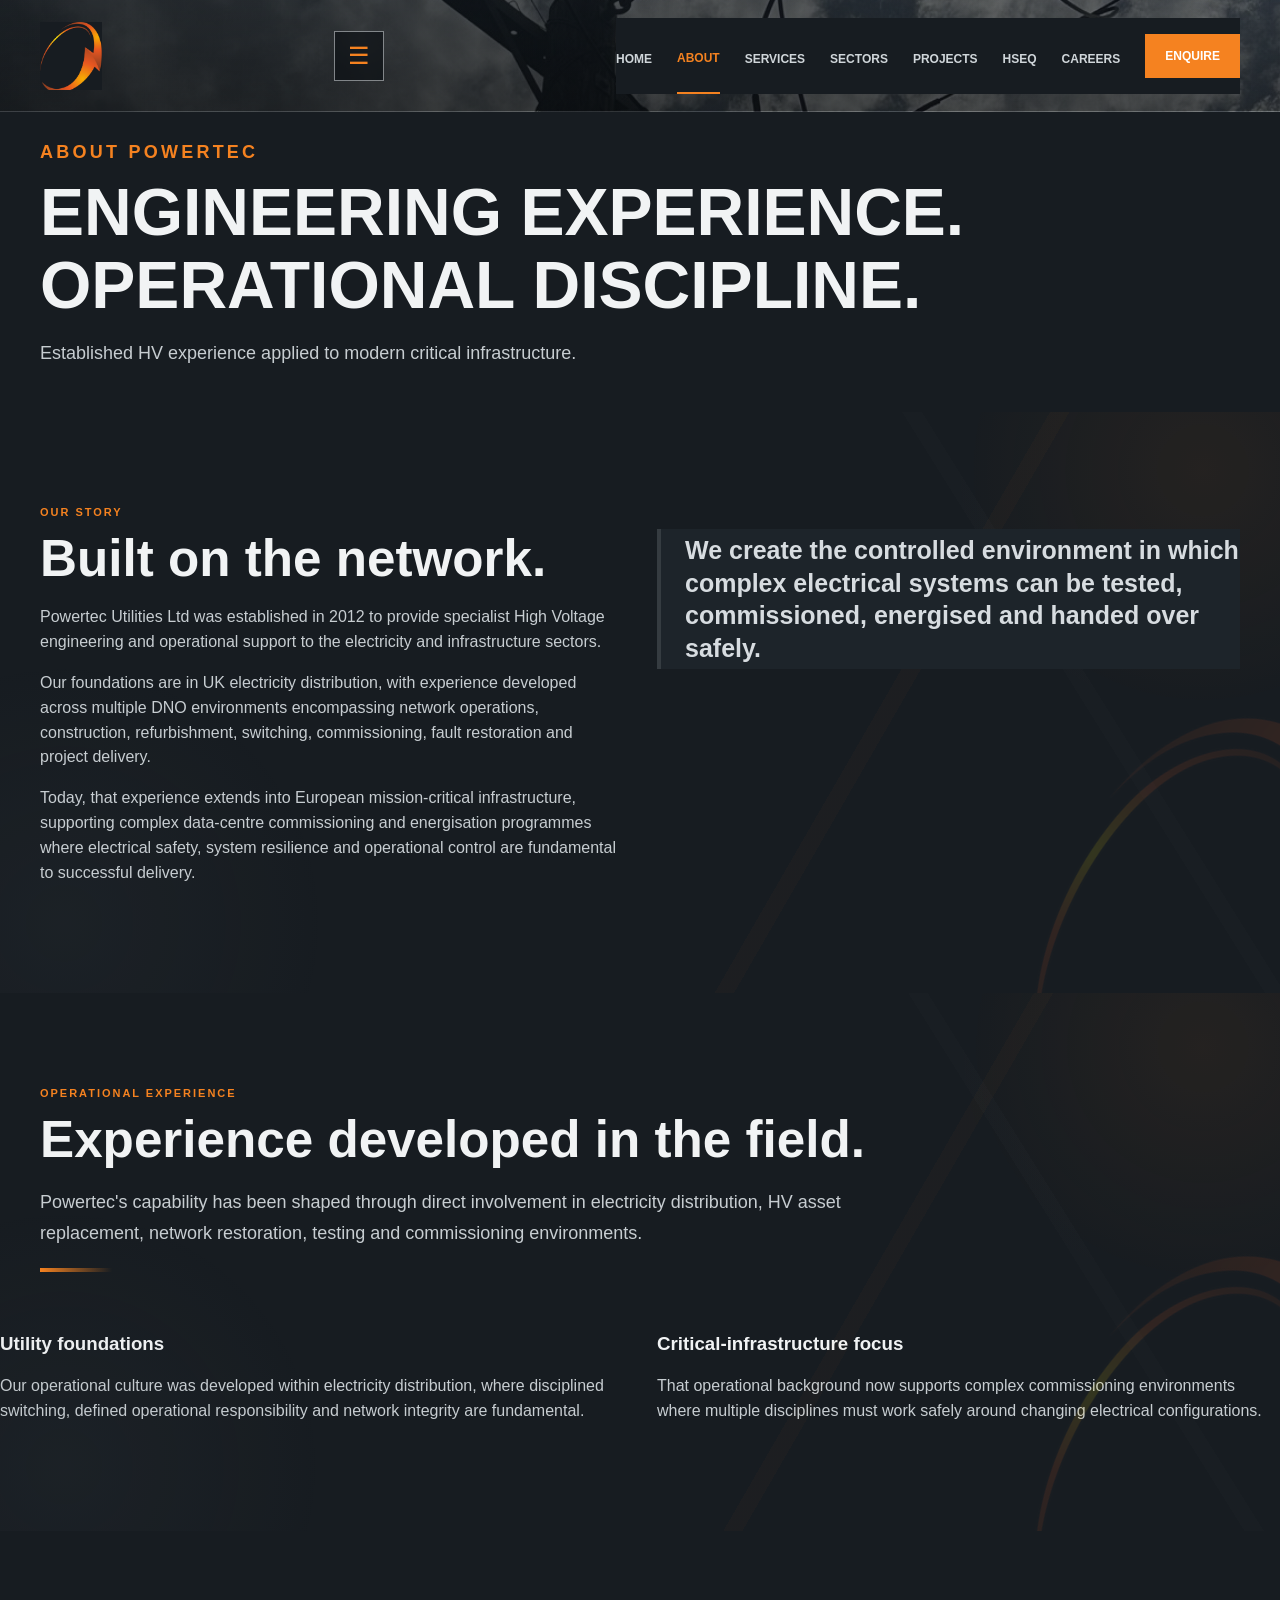
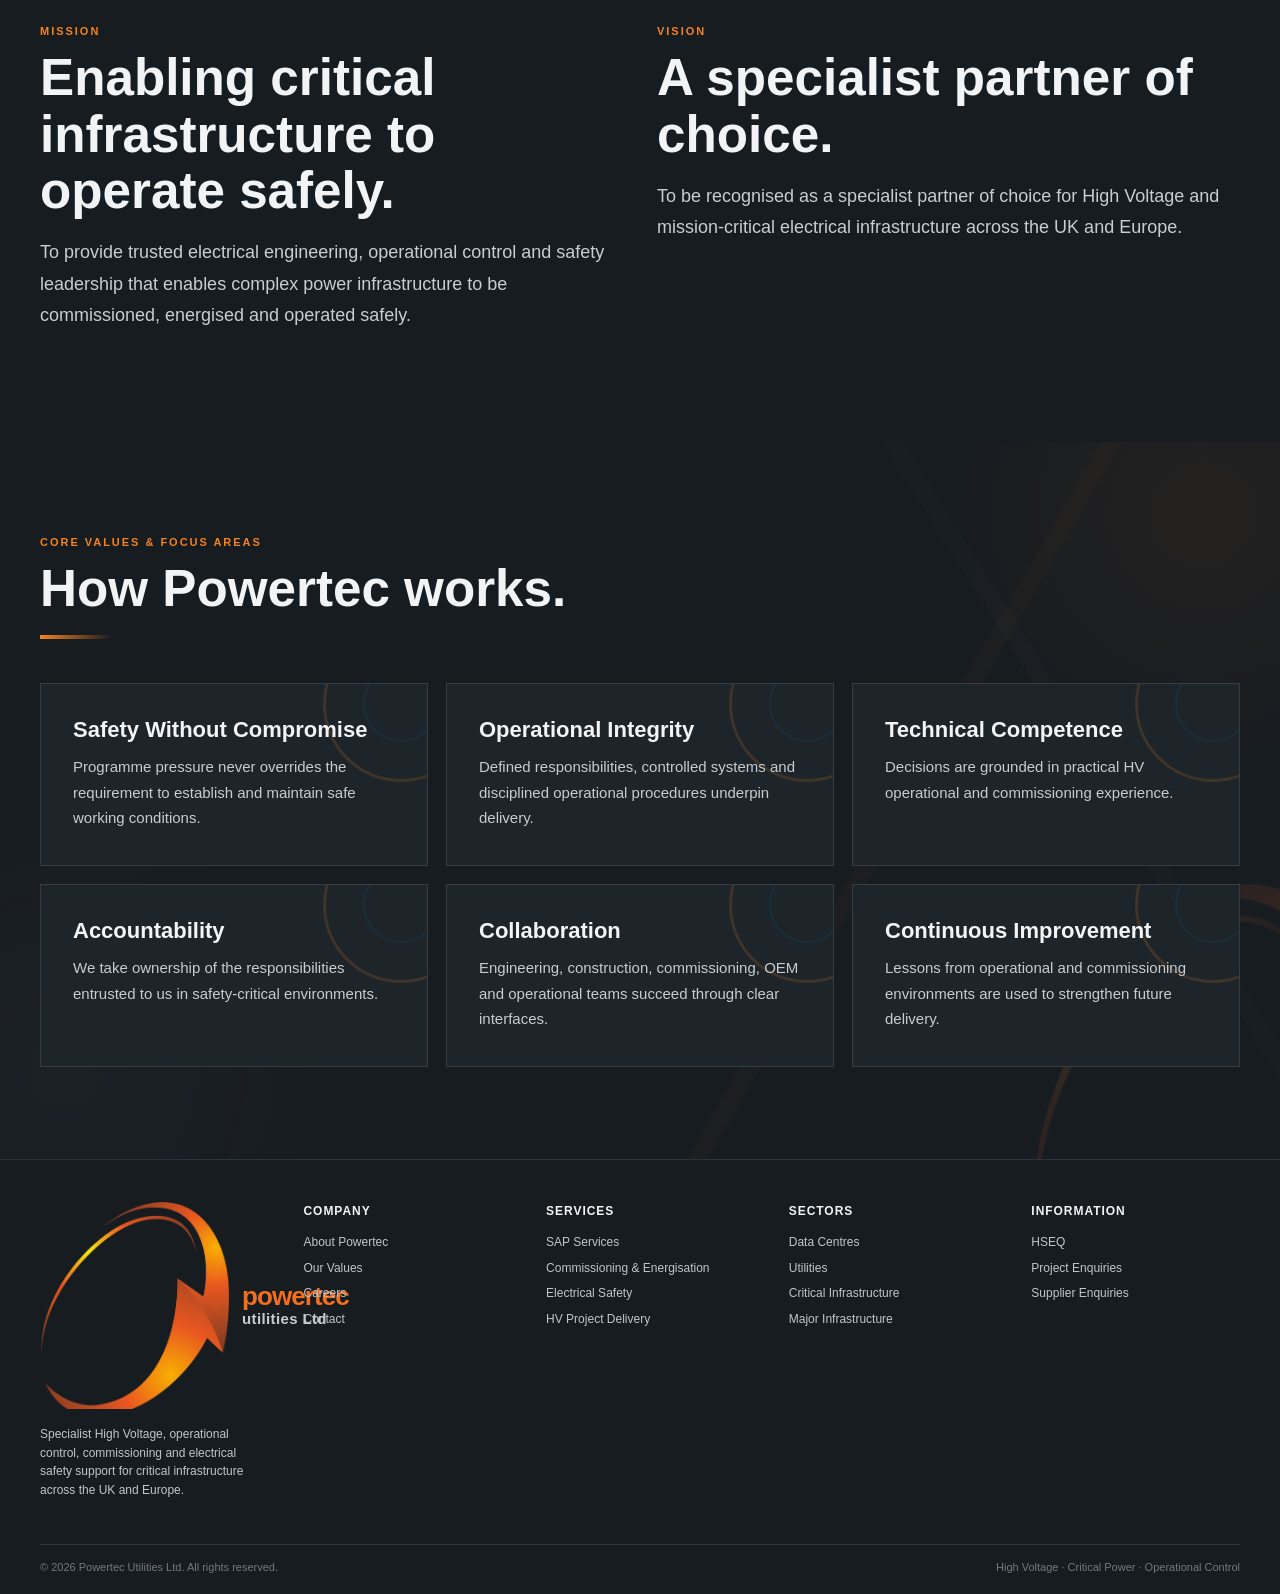
==== commit 9803b72b: "Add files via upload" ====
--- a/about.html
+++ b/about.html
@@ -1,4 +1,4 @@
-<!doctype html><html lang="en"><head><meta charset="utf-8"><meta name="viewport" content="width=device-width,initial-scale=1"><title>About Powertec Utilities Ltd</title><meta name="description" content="Powertec Utilities Ltd company profile, mission, vision, values and operational approach."><link rel="icon" href="favicon.png"><link rel="stylesheet" href="styles-v4.css?v=20"></head><body><header class="site-header internal-header" style="--header-image:url('overhead-01.jpg')">
+<!doctype html><html lang="en"><head><meta charset="utf-8"><meta name="viewport" content="width=device-width,initial-scale=1"><title>About Powertec Utilities Ltd</title><meta name="description" content="Powertec Utilities Ltd company profile, mission, vision, values and operational approach."><link rel="icon" href="favicon.png"><link rel="stylesheet" href="styles-v4.css?v=21"></head><body><header class="site-header internal-header" style="--header-image:url('overhead-01.jpg')">
 <div class="wrap nav">
   <a class="header-emblem-link" href="index.html" aria-label="Powertec Utilities Ltd home"><img class="header-emblem" src="brand-emblem.png" alt="Powertec Utilities Ltd"></a>
   <button class="menu-toggle" aria-label="Open menu" aria-expanded="false">☰</button>
--- a/styles-v4.css
+++ b/styles-v4.css
@@ -2162,3 +2162,161 @@
     width:58px!important;
   }
 }
+
+/* =====================================================================
+   V21 — FINAL BUILD
+   ===================================================================== */
+
+/* HOMEPAGE FULL BRAND: clean fade in and out */
+.homepage .hero-v4{
+  position:relative!important;
+  min-height:100svh!important;
+  overflow:hidden!important;
+  isolation:isolate!important;
+}
+
+.homepage .hero-v4::before{z-index:0!important;}
+.homepage .hero-v4::after{z-index:1!important;}
+
+.hero-brand-lockup{
+  position:absolute!important;
+  z-index:3!important;
+  top:4.5%!important;
+  left:50%!important;
+  width:min(700px,82vw)!important;
+  transform:translateX(-50%)!important;
+  display:flex!important;
+  flex-direction:column!important;
+  align-items:center!important;
+  justify-content:center!important;
+  pointer-events:none!important;
+  opacity:0!important;
+  animation:powertecBrandFadeV21 8.8s ease-in-out infinite!important;
+  will-change:opacity!important;
+}
+
+.hero-brand-emblem{
+  display:block!important;
+  width:58%!important;
+  height:auto!important;
+  max-width:none!important;
+  object-fit:contain!important;
+  object-position:center!important;
+  background:transparent!important;
+  filter:drop-shadow(0 0 10px rgba(245,130,32,.18))!important;
+}
+
+.hero-wordmark{
+  margin-top:-2%!important;
+  width:100%!important;
+  text-align:center!important;
+  line-height:.86!important;
+}
+
+.hero-wordmark strong{
+  display:block!important;
+  font-family:Arial,Helvetica,sans-serif!important;
+  font-size:clamp(62px,9.5vw,132px)!important;
+  font-weight:800!important;
+  letter-spacing:-.05em!important;
+  text-transform:lowercase!important;
+  background:linear-gradient(90deg,#a63d1d 0%,#e35c18 46%,#ff9708 100%)!important;
+  -webkit-background-clip:text!important;
+  background-clip:text!important;
+  color:transparent!important;
+}
+
+.hero-wordmark span{
+  display:block!important;
+  margin-top:.14em!important;
+  padding-left:27%!important;
+  font-family:Arial,Helvetica,sans-serif!important;
+  font-size:clamp(29px,4.4vw,60px)!important;
+  font-weight:650!important;
+  letter-spacing:.01em!important;
+  color:#bfc3c7!important;
+}
+
+@keyframes powertecBrandFadeV21{
+  0%   {opacity:0}
+  12%  {opacity:.08}
+  28%  {opacity:.38}
+  42%  {opacity:.78}
+  50%  {opacity:1}
+  64%  {opacity:1}
+  78%  {opacity:.48}
+  90%  {opacity:.14}
+  100% {opacity:0}
+}
+
+/* Keep logo clear of the hero copy */
+.homepage .hero-v4 .hero-v4-inner{
+  position:relative!important;
+  z-index:4!important;
+  min-height:100svh!important;
+  padding-top:max(49vh,430px)!important;
+}
+
+/* INTERNAL HEADER EMBLEMS: sharp, transparent */
+.header-emblem{
+  display:block!important;
+  width:62px!important;
+  height:auto!important;
+  max-width:none!important;
+  object-fit:contain!important;
+  background:transparent!important;
+  filter:none!important;
+}
+
+/* FOOTER BRAND: transparent on page background */
+.site-footer,
+.footer-brand,
+.footer-brand-lockup,
+.footer-wordmark{
+  background:transparent!important;
+}
+.footer-brand-lockup{
+  display:flex!important;
+  align-items:center!important;
+  gap:12px!important;
+  padding:0!important;
+  border:0!important;
+  box-shadow:none!important;
+}
+.footer-brand-lockup img{
+  display:block!important;
+  width:60px!important;
+  height:auto!important;
+  background:transparent!important;
+  filter:none!important;
+}
+.footer-wordmark strong{color:#f36f1b!important;}
+.footer-wordmark span{color:#c8cdd1!important;}
+
+@media(max-width:760px){
+  .hero-brand-lockup{
+    top:4%!important;
+    width:90vw!important;
+  }
+
+  .hero-brand-emblem{
+    width:60%!important;
+  }
+
+  .hero-wordmark strong{
+    font-size:clamp(58px,16vw,88px)!important;
+  }
+
+  .hero-wordmark span{
+    font-size:clamp(26px,7.5vw,40px)!important;
+    padding-left:27%!important;
+  }
+
+  .homepage .hero-v4 .hero-v4-inner{
+    padding-top:max(48vh,405px)!important;
+  }
+
+  .header-emblem{
+    width:58px!important;
+  }
+}
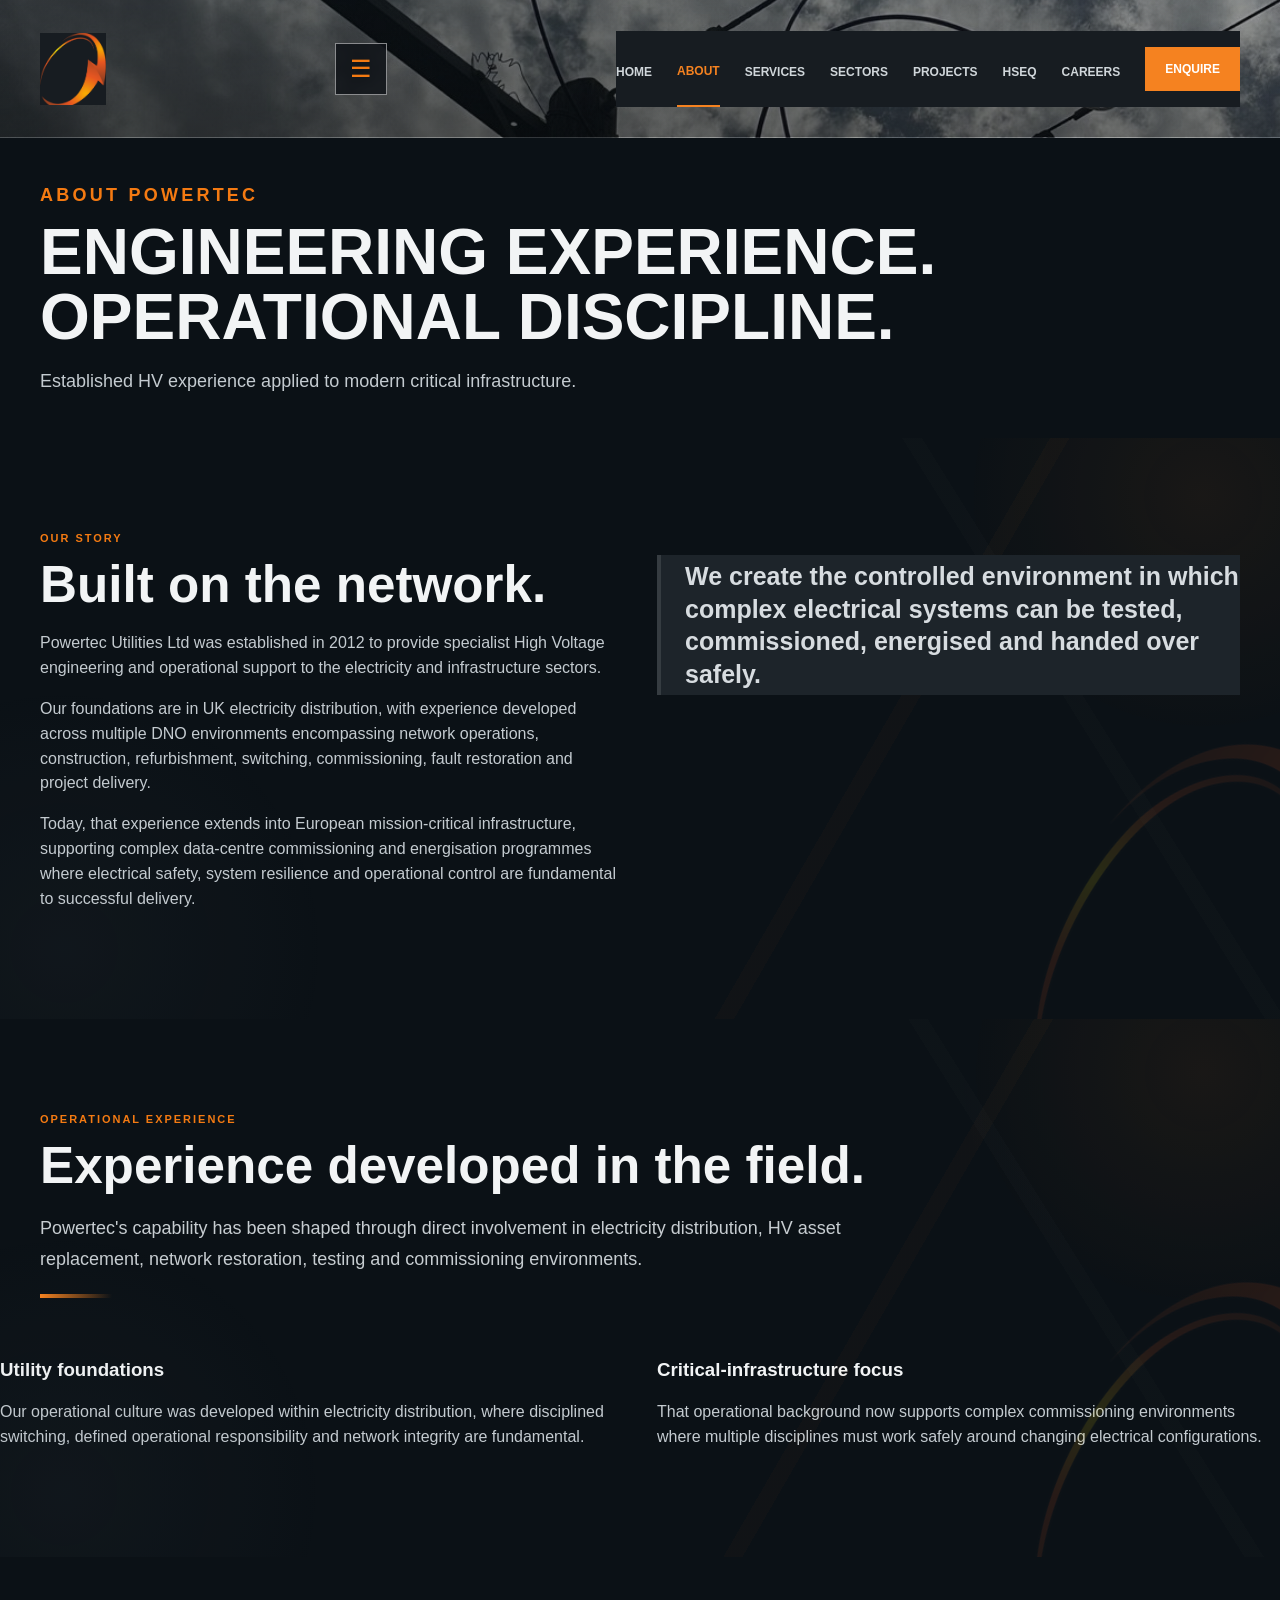
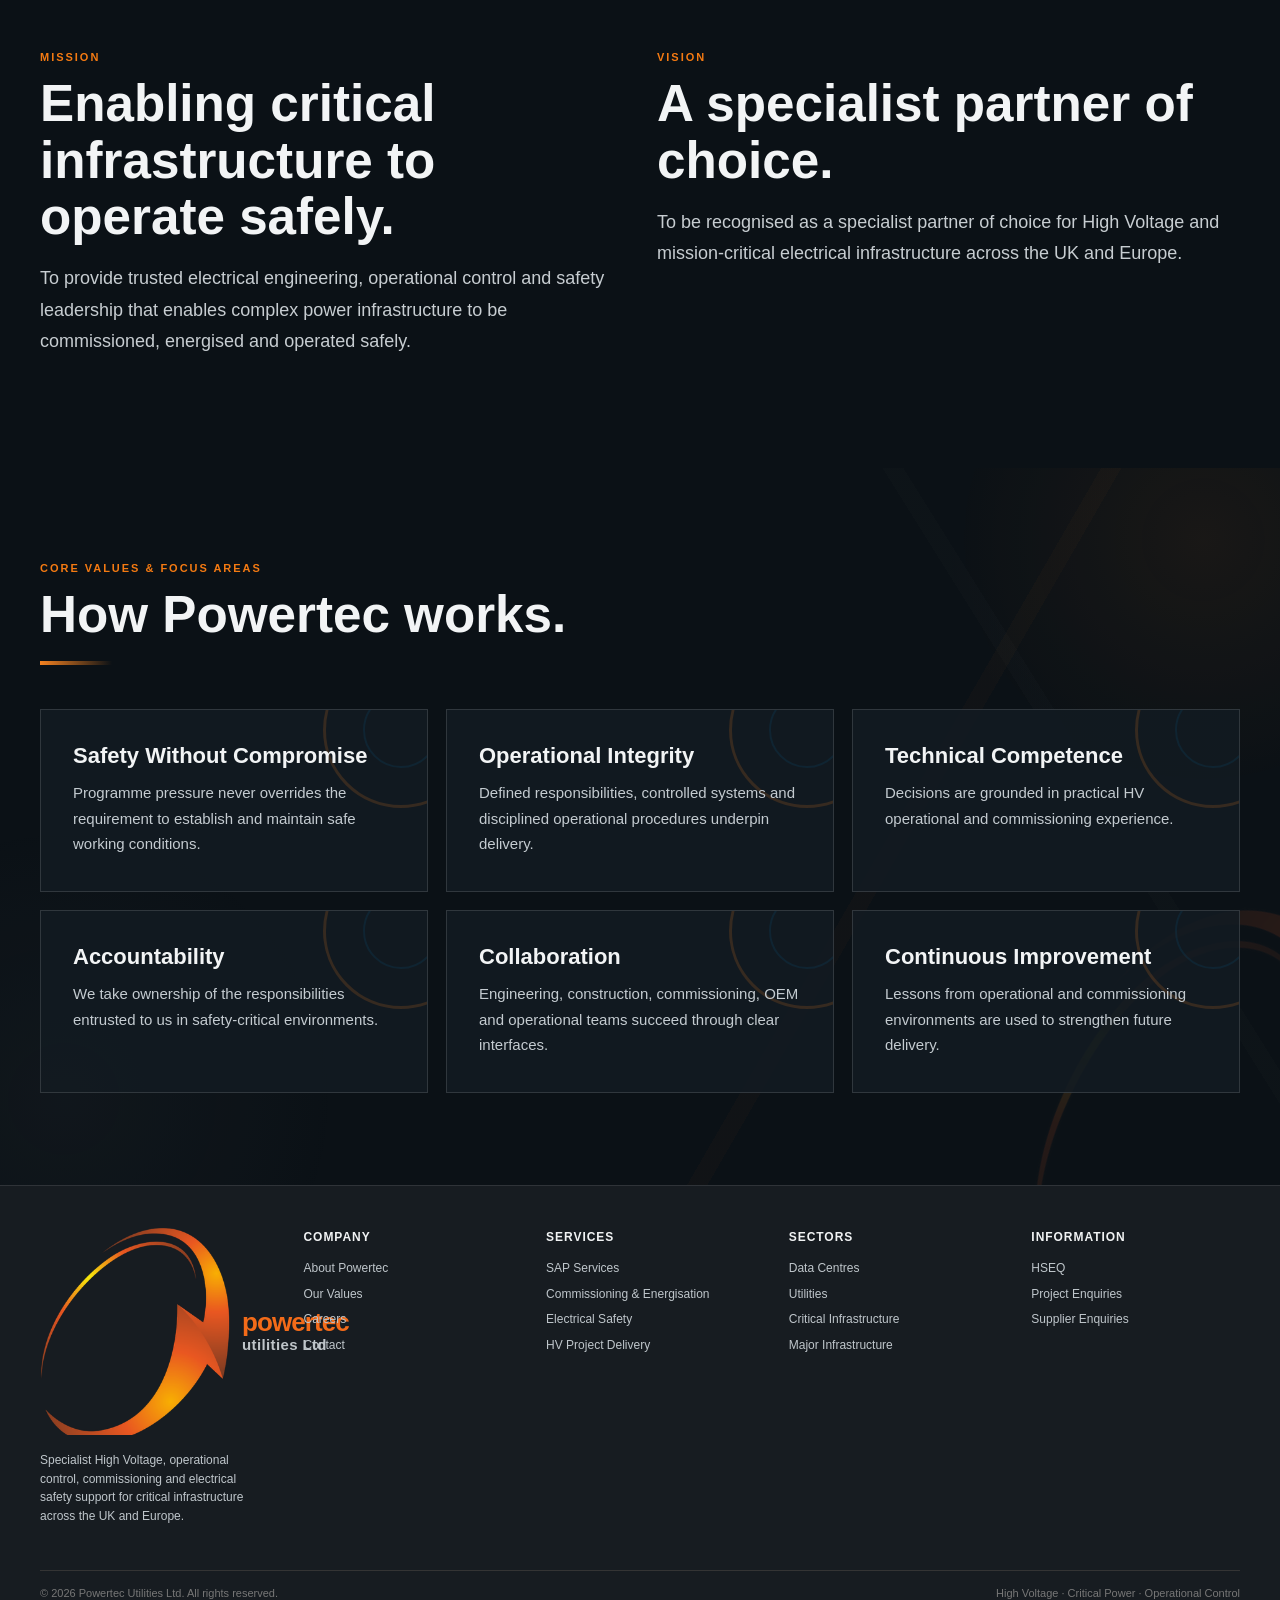
==== commit 808d06c8: "Add files via upload" ====
--- a/about.html
+++ b/about.html
@@ -1,10 +1,10 @@
-<!doctype html><html lang="en"><head><meta charset="utf-8"><meta name="viewport" content="width=device-width,initial-scale=1"><title>About Powertec Utilities Ltd</title><meta name="description" content="Powertec Utilities Ltd company profile, mission, vision, values and operational approach."><link rel="icon" href="favicon.png"><link rel="stylesheet" href="styles-v4.css?v=21"></head><body><header class="site-header internal-header" style="--header-image:url('overhead-01.jpg')">
+<!doctype html><html lang="en"><head><meta charset="utf-8"><meta name="viewport" content="width=device-width,initial-scale=1"><title>About Powertec Utilities Ltd</title><meta name="description" content="Powertec Utilities Ltd company profile, mission, vision, values and operational approach."><link rel="icon" href="favicon.png"><link rel="stylesheet" href="styles-v4.css?v=22"></head><body><header class="site-header internal-header" style="--header-image:url('overhead-01.jpg')">
 <div class="wrap nav">
-  <a class="header-emblem-link" href="index.html" aria-label="Powertec Utilities Ltd home"><img class="header-emblem" src="brand-emblem.png" alt="Powertec Utilities Ltd"></a>
+  <a class="header-emblem-link" href="index.html" aria-label="Powertec Utilities Ltd home"><img class="header-emblem" src="brand-emblem-hd.png" alt="Powertec Utilities Ltd"></a>
   <button class="menu-toggle" aria-label="Open menu" aria-expanded="false">☰</button>
   <nav class="navlinks"><a class="" href="index.html">HOME</a><a class="active" href="about.html">ABOUT</a><a class="" href="services.html">SERVICES</a><a class="" href="sectors.html">SECTORS</a><a class="" href="projects.html">PROJECTS</a><a class="" href="hseq.html">HSEQ</a><a class="" href="careers.html">CAREERS</a><a class="enquire" href="contact.html">ENQUIRE</a></nav>
 </div></header>
-<section class="page-hero" style="background-image:url('critical-power.jpg')">
+<section class="page-hero page-hero-clean">
 <div class="wrap"><p class="eyebrow">ABOUT POWERTEC</p><h1>ENGINEERING EXPERIENCE.<br>OPERATIONAL DISCIPLINE.</h1><p>Established HV experience applied to modern critical infrastructure.</p></div></section>
 <main>
 <section class="section"><div class="wrap grid-2"><div><p class="eyebrow">OUR STORY</p><h2>Built on the network.</h2><p>Powertec Utilities Ltd was established in 2012 to provide specialist High Voltage engineering and operational support to the electricity and infrastructure sectors.</p><p>Our foundations are in UK electricity distribution, with experience developed across multiple DNO environments encompassing network operations, construction, refurbishment, switching, commissioning, fault restoration and project delivery.</p><p>Today, that experience extends into European mission-critical infrastructure, supporting complex data-centre commissioning and energisation programmes where electrical safety, system resilience and operational control are fundamental to successful delivery.</p></div><div><p class="quote">We create the controlled environment in which complex electrical systems can be tested, commissioned, energised and handed over safely.</p></div></div></section>
@@ -31,7 +31,7 @@
 <div class="footer-top">
  <div class="footer-brand">
    <div class="footer-brand-lockup" aria-label="Powertec Utilities Ltd">
-     <img src="brand-emblem.png" alt="">
+     <img src="brand-emblem-hd.png" alt="">
      <div class="footer-wordmark"><strong>powertec</strong><span>utilities Ltd</span></div>
    </div>
    <p>Specialist High Voltage, operational control, commissioning and electrical safety support for critical infrastructure across the UK and Europe.</p>
--- a/styles-v4.css
+++ b/styles-v4.css
@@ -2320,3 +2320,374 @@
     width:58px!important;
   }
 }
+
+/* =====================================================================
+   V22 — MATCHES APPROVED ILLUSTRATION
+   ===================================================================== */
+
+:root{
+  --powertec-bg:#0b1116;
+  --powertec-panel:#111920;
+  --powertec-panel-2:#151e25;
+  --powertec-orange:#f47a12;
+  --powertec-grey:#c3c7ca;
+}
+
+/* ---------------- HOMEPAGE ---------------- */
+.homepage{
+  background:var(--powertec-bg)!important;
+}
+
+.homepage .hero-v4{
+  position:relative!important;
+  min-height:100svh!important;
+  background-position:center!important;
+  background-size:cover!important;
+  overflow:hidden!important;
+  isolation:isolate!important;
+}
+
+.homepage .hero-v4::before{
+  content:""!important;
+  position:absolute!important;
+  inset:0!important;
+  z-index:0!important;
+  background:
+    linear-gradient(90deg,rgba(1,5,8,.94) 0%,rgba(1,5,8,.80) 35%,rgba(1,5,8,.40) 68%,rgba(1,5,8,.20) 100%)!important;
+}
+
+.homepage .hero-v4::after{
+  content:""!important;
+  position:absolute!important;
+  inset:0!important;
+  z-index:1!important;
+  background:
+    radial-gradient(circle at 17% 15%,rgba(244,122,18,.06),transparent 20%),
+    linear-gradient(180deg,rgba(0,0,0,.02),rgba(0,0,0,.18))!important;
+  pointer-events:none!important;
+}
+
+/* Full brand lockup: illustration position and fade */
+.hero-brand-lockup{
+  position:absolute!important;
+  z-index:3!important;
+  top:5.8%!important;
+  left:4.2%!important;
+  width:min(480px,42vw)!important;
+  transform:none!important;
+  display:grid!important;
+  grid-template-columns:116px 1fr!important;
+  column-gap:16px!important;
+  align-items:center!important;
+  pointer-events:none!important;
+  opacity:0!important;
+  animation:powertecLogoFadeV22 8.4s ease-in-out infinite!important;
+  will-change:opacity!important;
+}
+
+.hero-brand-emblem{
+  display:block!important;
+  width:116px!important;
+  height:auto!important;
+  max-width:none!important;
+  object-fit:contain!important;
+  background:transparent!important;
+  filter:none!important;
+}
+
+.hero-wordmark{
+  width:auto!important;
+  margin:0!important;
+  text-align:left!important;
+  line-height:.85!important;
+}
+
+.hero-wordmark strong{
+  display:block!important;
+  font-family:Arial,Helvetica,sans-serif!important;
+  font-size:64px!important;
+  font-weight:800!important;
+  letter-spacing:-.05em!important;
+  text-transform:lowercase!important;
+  background:linear-gradient(90deg,#a53b1e 0%,#e55b17 52%,#ff9708 100%)!important;
+  -webkit-background-clip:text!important;
+  background-clip:text!important;
+  color:transparent!important;
+  white-space:nowrap!important;
+}
+
+.hero-wordmark span{
+  display:block!important;
+  margin-top:7px!important;
+  padding:0!important;
+  font-family:Arial,Helvetica,sans-serif!important;
+  font-size:29px!important;
+  font-weight:650!important;
+  letter-spacing:.02em!important;
+  color:#bfc4c8!important;
+  white-space:nowrap!important;
+}
+
+@keyframes powertecLogoFadeV22{
+  0%{opacity:0}
+  12%{opacity:.08}
+  28%{opacity:.42}
+  42%{opacity:.82}
+  52%,68%{opacity:1}
+  82%{opacity:.44}
+  94%{opacity:.08}
+  100%{opacity:0}
+}
+
+/* Homepage copy deliberately starts below the logo */
+.homepage .hero-v4 .hero-v4-inner{
+  position:relative!important;
+  z-index:4!important;
+  min-height:100svh!important;
+  display:flex!important;
+  align-items:flex-start!important;
+  padding-top:31vh!important;
+  padding-bottom:70px!important;
+}
+
+.homepage .hero-v4-copy{
+  width:min(510px,44vw)!important;
+  margin-left:0!important;
+}
+
+.homepage .hero-v4-copy h1{
+  font-size:clamp(42px,4.2vw,64px)!important;
+  line-height:1.06!important;
+  letter-spacing:-.025em!important;
+}
+
+.homepage .hero-kicker{
+  font-size:18px!important;
+  line-height:1.35!important;
+  font-weight:700!important;
+  max-width:430px!important;
+}
+
+.homepage .hero-v4-copy p{
+  max-width:450px!important;
+  font-size:15px!important;
+  line-height:1.55!important;
+}
+
+.homepage .hero-v4-copy .secondary{
+  display:none!important;
+}
+
+/* Illustration has menu box top-right */
+.home-menu-shell{
+  position:fixed!important;
+  top:25px!important;
+  right:26px!important;
+  left:auto!important;
+  z-index:800!important;
+}
+
+.home-menu-button{
+  width:56px!important;
+  height:56px!important;
+  background:rgba(7,12,16,.82)!important;
+  color:var(--powertec-orange)!important;
+  border:1px solid rgba(255,255,255,.50)!important;
+}
+
+.home-menu-panel{
+  right:0!important;
+  left:auto!important;
+}
+
+/* ---------------- INTERNAL PAGE HEADER ---------------- */
+body:not(.homepage){
+  background:var(--powertec-bg)!important;
+  color:#d7dce0!important;
+}
+
+body:not(.homepage) .internal-header{
+  position:relative!important;
+  min-height:138px!important;
+  background-image:
+    linear-gradient(90deg,rgba(7,12,16,.60),rgba(7,12,16,.34)),
+    var(--header-image)!important;
+  background-size:cover!important;
+  background-position:center 45%!important;
+  border-bottom:1px solid rgba(255,255,255,.16)!important;
+}
+
+body:not(.homepage) .internal-header .nav{
+  min-height:138px!important;
+  background:transparent!important;
+}
+
+.header-emblem-link{
+  background:transparent!important;
+  border:0!important;
+  padding:0!important;
+}
+
+.header-emblem{
+  display:block!important;
+  width:66px!important;
+  height:auto!important;
+  object-fit:contain!important;
+  background:transparent!important;
+  filter:none!important;
+}
+
+body:not(.homepage) .internal-header .menu-toggle{
+  width:52px!important;
+  height:52px!important;
+  background:rgba(8,13,18,.76)!important;
+  color:var(--powertec-orange)!important;
+  border:1px solid rgba(255,255,255,.50)!important;
+}
+
+/* Remove second photographic hero. Keep title section on same dark page. */
+body:not(.homepage) .page-hero-clean,
+body:not(.homepage) .page-hero{
+  min-height:0!important;
+  background:var(--powertec-bg)!important;
+  background-image:none!important;
+  padding:44px 0 34px!important;
+  border:0!important;
+}
+
+body:not(.homepage) .page-hero::before,
+body:not(.homepage) .page-hero::after{
+  display:none!important;
+}
+
+body:not(.homepage) .page-hero h1{
+  font-size:clamp(38px,5.4vw,64px)!important;
+  line-height:1.02!important;
+}
+
+/* dark, illustration-like sections */
+body:not(.homepage) main,
+body:not(.homepage) .section,
+body:not(.homepage) .section-soft,
+body:not(.homepage) .section-dark,
+body:not(.homepage) .authenticity,
+body:not(.homepage) .content-block,
+body:not(.homepage) .service-detail{
+  background:var(--powertec-bg)!important;
+  color:#d7dce0!important;
+}
+
+body:not(.homepage) .card,
+body:not(.homepage) .sector-card,
+body:not(.homepage) .service-proof,
+body:not(.homepage) .step{
+  background:rgba(18,27,34,.84)!important;
+  border:1px solid rgba(255,255,255,.13)!important;
+  box-shadow:none!important;
+}
+
+body:not(.homepage) h1,
+body:not(.homepage) h2,
+body:not(.homepage) h3{
+  color:#f2f4f5!important;
+}
+
+body:not(.homepage) p,
+body:not(.homepage) li{
+  color:#c4cbd0!important;
+}
+
+body:not(.homepage) .eyebrow,
+body:not(.homepage) .text-link{
+  color:var(--powertec-orange)!important;
+}
+
+/* ---------------- FOOTER ---------------- */
+/* No black logo box. The logo and wordmark sit directly on page background. */
+.site-footer{
+  background:var(--powertec-bg)!important;
+  border-top:1px solid rgba(255,255,255,.13)!important;
+}
+
+.footer-brand,
+.footer-brand-lockup,
+.footer-wordmark,
+.footer-brand-lockup img{
+  background:transparent!important;
+  border:0!important;
+  box-shadow:none!important;
+}
+
+.footer-brand-lockup{
+  display:flex!important;
+  align-items:center!important;
+  gap:12px!important;
+}
+
+.footer-brand-lockup img{
+  width:58px!important;
+  height:auto!important;
+  object-fit:contain!important;
+  filter:none!important;
+}
+
+.footer-wordmark strong{
+  color:#f36b19!important;
+}
+
+.footer-wordmark span{
+  color:#bfc5c9!important;
+}
+
+/* ---------------- MOBILE ---------------- */
+@media(max-width:760px){
+  .hero-brand-lockup{
+    top:4.8%!important;
+    left:24px!important;
+    width:calc(100vw - 96px)!important;
+    max-width:330px!important;
+    grid-template-columns:78px 1fr!important;
+    column-gap:11px!important;
+  }
+
+  .hero-brand-emblem{
+    width:78px!important;
+  }
+
+  .hero-wordmark strong{
+    font-size:42px!important;
+  }
+
+  .hero-wordmark span{
+    font-size:20px!important;
+    margin-top:5px!important;
+  }
+
+  .homepage .hero-v4 .hero-v4-inner{
+    padding-top:29vh!important;
+    padding-left:24px!important;
+    padding-right:24px!important;
+  }
+
+  .homepage .hero-v4-copy{
+    width:100%!important;
+  }
+
+  .homepage .hero-v4-copy h1{
+    font-size:clamp(42px,11.5vw,58px)!important;
+  }
+
+  .home-menu-shell{
+    top:18px!important;
+    right:18px!important;
+  }
+
+  body:not(.homepage) .internal-header,
+  body:not(.homepage) .internal-header .nav{
+    min-height:112px!important;
+  }
+
+  .header-emblem{
+    width:58px!important;
+  }
+}
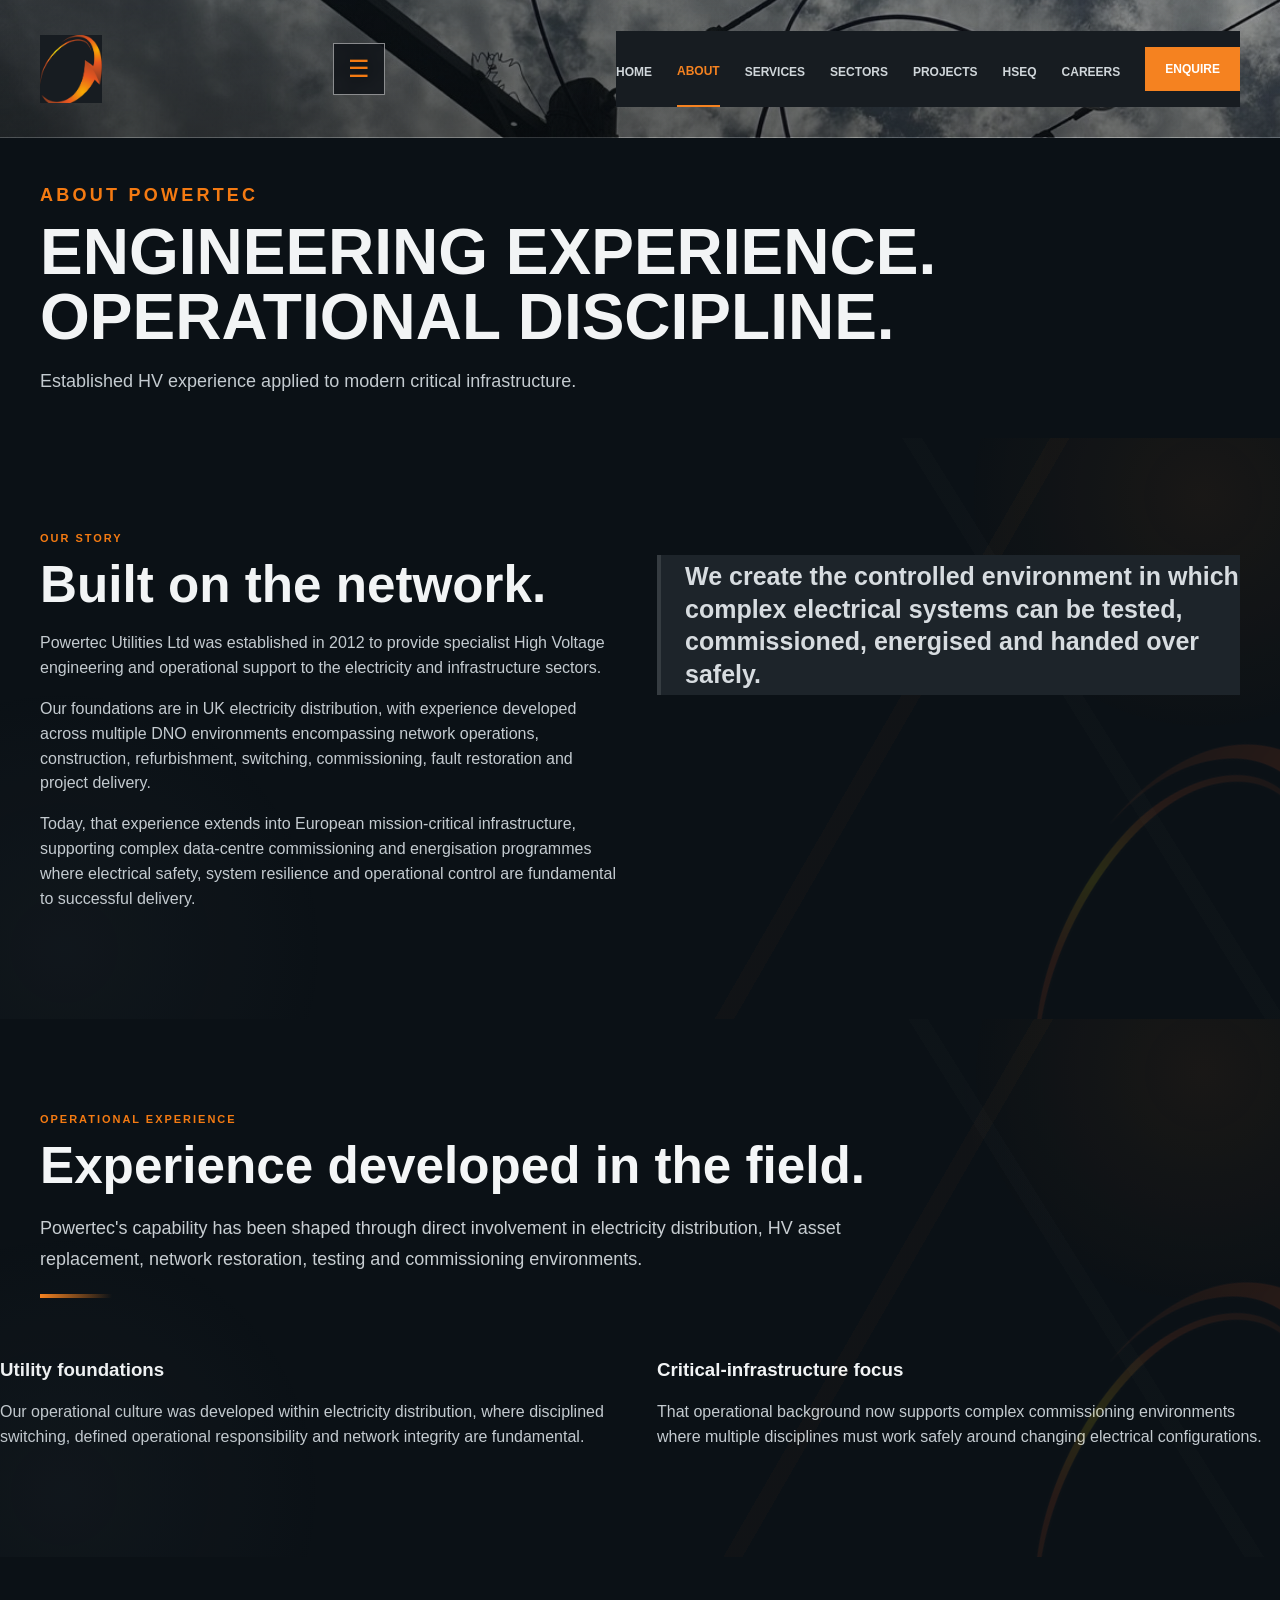
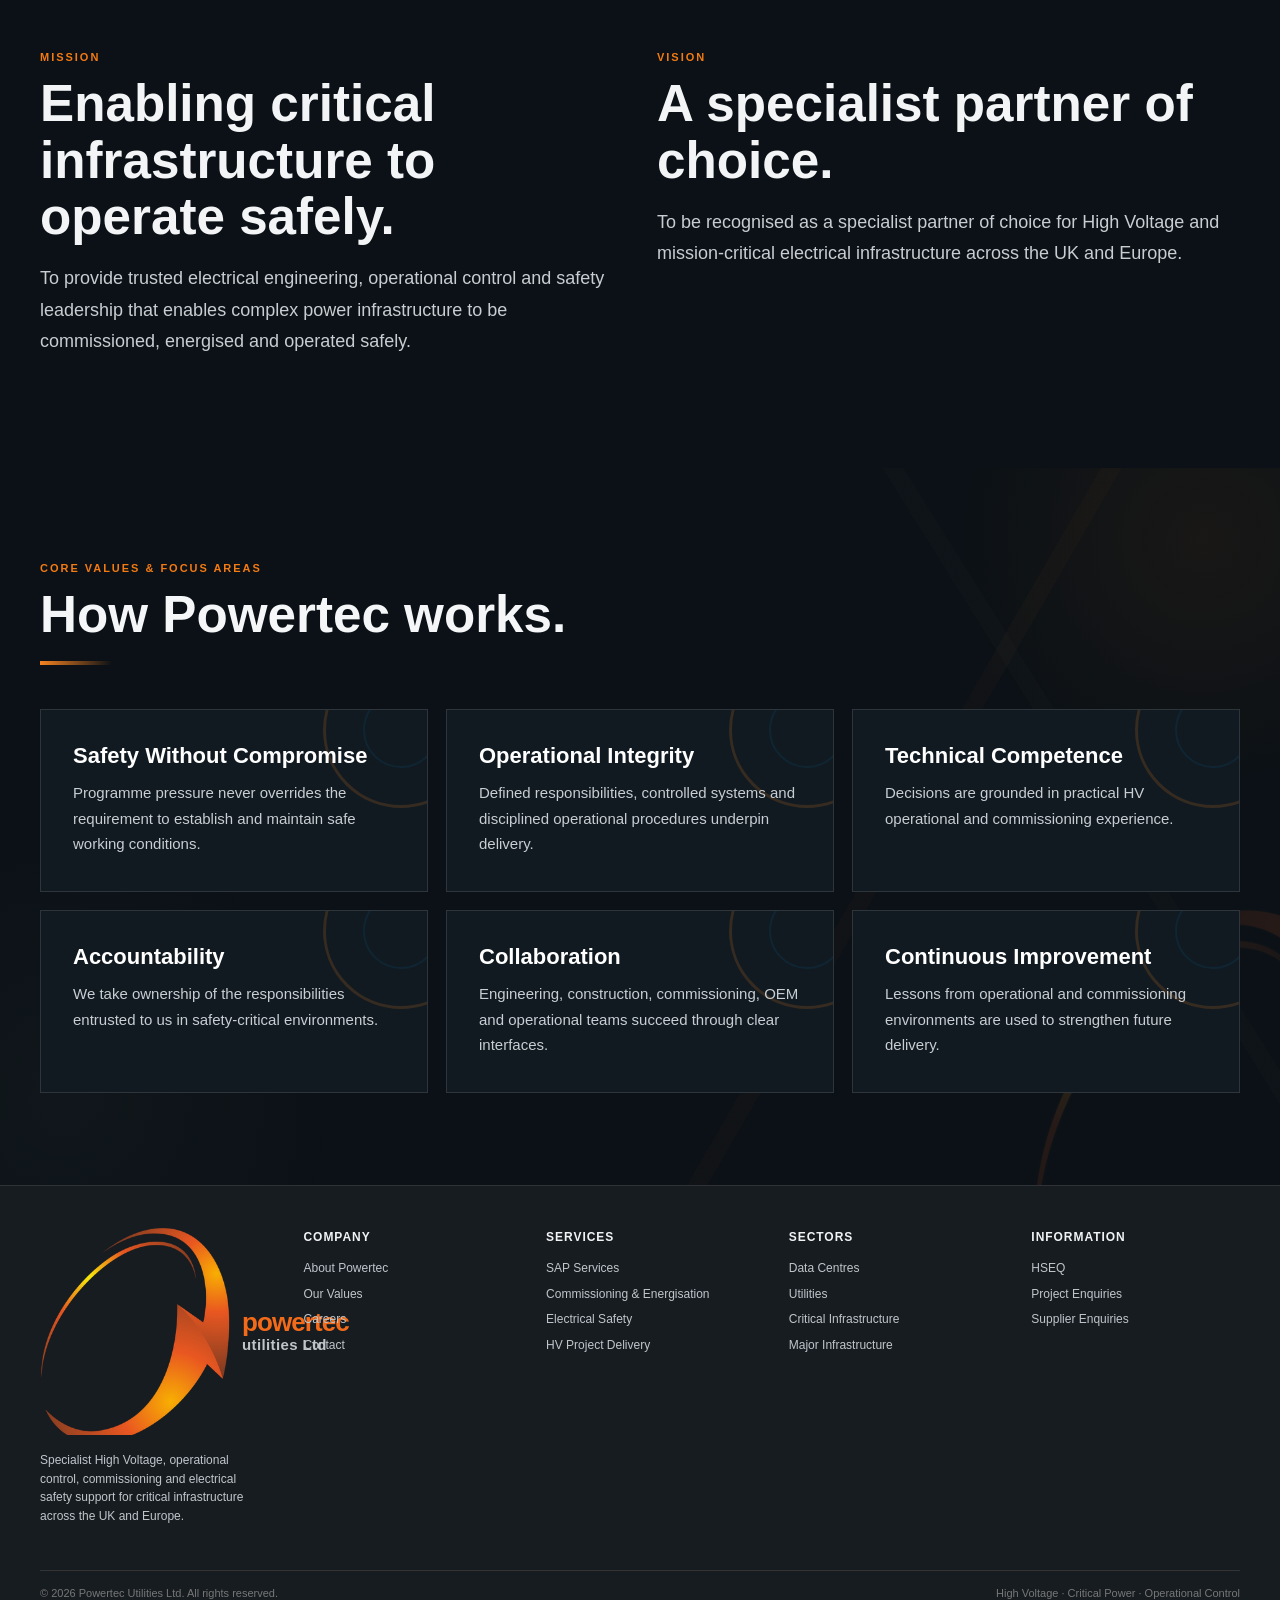
==== commit f90f5fdc: "Add files via upload" ====
--- a/about.html
+++ b/about.html
@@ -1,4 +1,4 @@
-<!doctype html><html lang="en"><head><meta charset="utf-8"><meta name="viewport" content="width=device-width,initial-scale=1"><title>About Powertec Utilities Ltd</title><meta name="description" content="Powertec Utilities Ltd company profile, mission, vision, values and operational approach."><link rel="icon" href="favicon.png"><link rel="stylesheet" href="styles-v4.css?v=22"></head><body><header class="site-header internal-header" style="--header-image:url('overhead-01.jpg')">
+<!doctype html><html lang="en"><head><meta charset="utf-8"><meta name="viewport" content="width=device-width,initial-scale=1"><title>About Powertec Utilities Ltd</title><meta name="description" content="Powertec Utilities Ltd company profile, mission, vision, values and operational approach."><link rel="icon" href="favicon.png"><link rel="stylesheet" href="styles-v4.css?v=23"></head><body><header class="site-header internal-header" style="--header-image:url('overhead-01.jpg')">
 <div class="wrap nav">
   <a class="header-emblem-link" href="index.html" aria-label="Powertec Utilities Ltd home"><img class="header-emblem" src="brand-emblem-hd.png" alt="Powertec Utilities Ltd"></a>
   <button class="menu-toggle" aria-label="Open menu" aria-expanded="false">☰</button>
--- a/styles-v4.css
+++ b/styles-v4.css
@@ -2691,3 +2691,80 @@
     width:58px!important;
   }
 }
+
+/* =====================================================================
+   V23 — VISUAL FIX / MATCH APPROVED DARK MOCKUP
+   ===================================================================== */
+:root{--pt-bg:#081016;--pt-panel:#111a21;--pt-orange:#f47a12;--pt-copy:#c9d0d4;}
+
+/* HOME: logo appears with a clear one-time fade and then stays visible */
+.hero-brand-lockup{
+  top:32px!important; left:28px!important; width:min(455px,72vw)!important;
+  grid-template-columns:108px 1fr!important; column-gap:14px!important;
+  opacity:0!important; animation:ptBrandFadeIn 2.2s ease-out .15s forwards!important;
+}
+@keyframes ptBrandFadeIn{0%{opacity:0;transform:translateY(-10px)}35%{opacity:.35}100%{opacity:1;transform:translateY(0)}}
+.hero-brand-emblem{width:108px!important;height:auto!important;object-fit:contain!important;filter:none!important}
+.hero-wordmark strong{font-size:60px!important}.hero-wordmark span{font-size:27px!important;color:#bec4c8!important}
+.homepage .hero-v4 .hero-v4-inner{padding-top:260px!important;min-height:100svh!important}
+.homepage .hero-v4-copy{width:min(520px,48vw)!important}
+.homepage .hero-v4-copy h1{color:#fff!important}
+.homepage .hero-kicker{color:#fff!important}
+.homepage .hero-v4-copy p{color:#d4d9dc!important}
+
+/* HOME: remove old white-strip/card styling and match dark illustration */
+.homepage .stats{display:none!important}
+.homepage .section,.homepage .section-soft,.homepage .authenticity{background:var(--pt-bg)!important;color:#fff!important}
+.homepage .section-dark{background:#0c151b!important}
+.homepage .section-head h2,.homepage .auth-copy h2,.homepage .image-split h2{color:#fff!important}
+.homepage .section-head .lead,.homepage .auth-copy p,.homepage .image-split p{color:#c7cdd1!important}
+.homepage .card{background:#111a21!important;border:1px solid rgba(255,255,255,.13)!important;color:#fff!important;box-shadow:none!important}
+.homepage .card h3{color:#fff!important}.homepage .card p{color:#c7cdd1!important}
+.homepage .card .icon{color:var(--pt-orange)!important}
+.homepage .section::before,.homepage .section-soft::before,.homepage .authenticity::before{opacity:.18!important}
+
+/* Internal pages: all major text readable on dark background */
+body:not(.homepage) .section-head h2,
+body:not(.homepage) .section-head h3,
+body:not(.homepage) .service-detail h2,
+body:not(.homepage) .service-detail h3,
+body:not(.homepage) .auth-copy h2,
+body:not(.homepage) .content-block h2,
+body:not(.homepage) .content-block h3{color:#f4f6f7!important}
+body:not(.homepage) .section-head .lead,
+body:not(.homepage) .service-detail p,
+body:not(.homepage) .auth-copy p,
+body:not(.homepage) .content-block p{color:#c8ced2!important}
+
+/* Internal cards must never revert to white */
+body:not(.homepage) .card,
+body:not(.homepage) .service-proof,
+body:not(.homepage) .step,
+body:not(.homepage) .sector-card,
+body:not(.homepage) .project-card,
+body:not(.homepage) .principle,
+body:not(.homepage) .value-card{
+  background:#111a21!important;color:#fff!important;border:1px solid rgba(255,255,255,.12)!important;
+}
+body:not(.homepage) .card h2,body:not(.homepage) .card h3,
+body:not(.homepage) .service-proof h2,body:not(.homepage) .service-proof h3,
+body:not(.homepage) .step h3{color:#fff!important}
+body:not(.homepage) .card p,body:not(.homepage) .service-proof p,body:not(.homepage) .step p{color:#c8ced2!important}
+
+/* Footer branding: absolutely no boxed background */
+.site-footer,.site-footer .wrap,.footer-top,.footer-brand,.footer-brand-lockup,.footer-brand-lockup img,.footer-wordmark{
+ background:transparent!important;background-color:transparent!important;background-image:none!important;box-shadow:none!important;border-radius:0!important;
+}
+.footer-brand-lockup{padding:0!important;border:0!important}
+.footer-brand-lockup img{width:62px!important;height:auto!important;mix-blend-mode:normal!important}
+
+/* Header emblem: transparent, crisp, no box */
+.header-emblem-link,.header-emblem{background:transparent!important;background-image:none!important;box-shadow:none!important;border:0!important}
+.header-emblem{width:62px!important;height:auto!important;filter:none!important}
+
+@media(max-width:760px){
+ .hero-brand-lockup{top:26px!important;left:22px!important;width:310px!important;max-width:calc(100vw - 92px)!important;grid-template-columns:76px 1fr!important;column-gap:10px!important}
+ .hero-brand-emblem{width:76px!important}.hero-wordmark strong{font-size:41px!important}.hero-wordmark span{font-size:19px!important}
+ .homepage .hero-v4 .hero-v4-inner{padding-top:210px!important;padding-left:24px!important;padding-right:24px!important}
+ .homepage .hero-v4-copy{width:100%!important}
+}
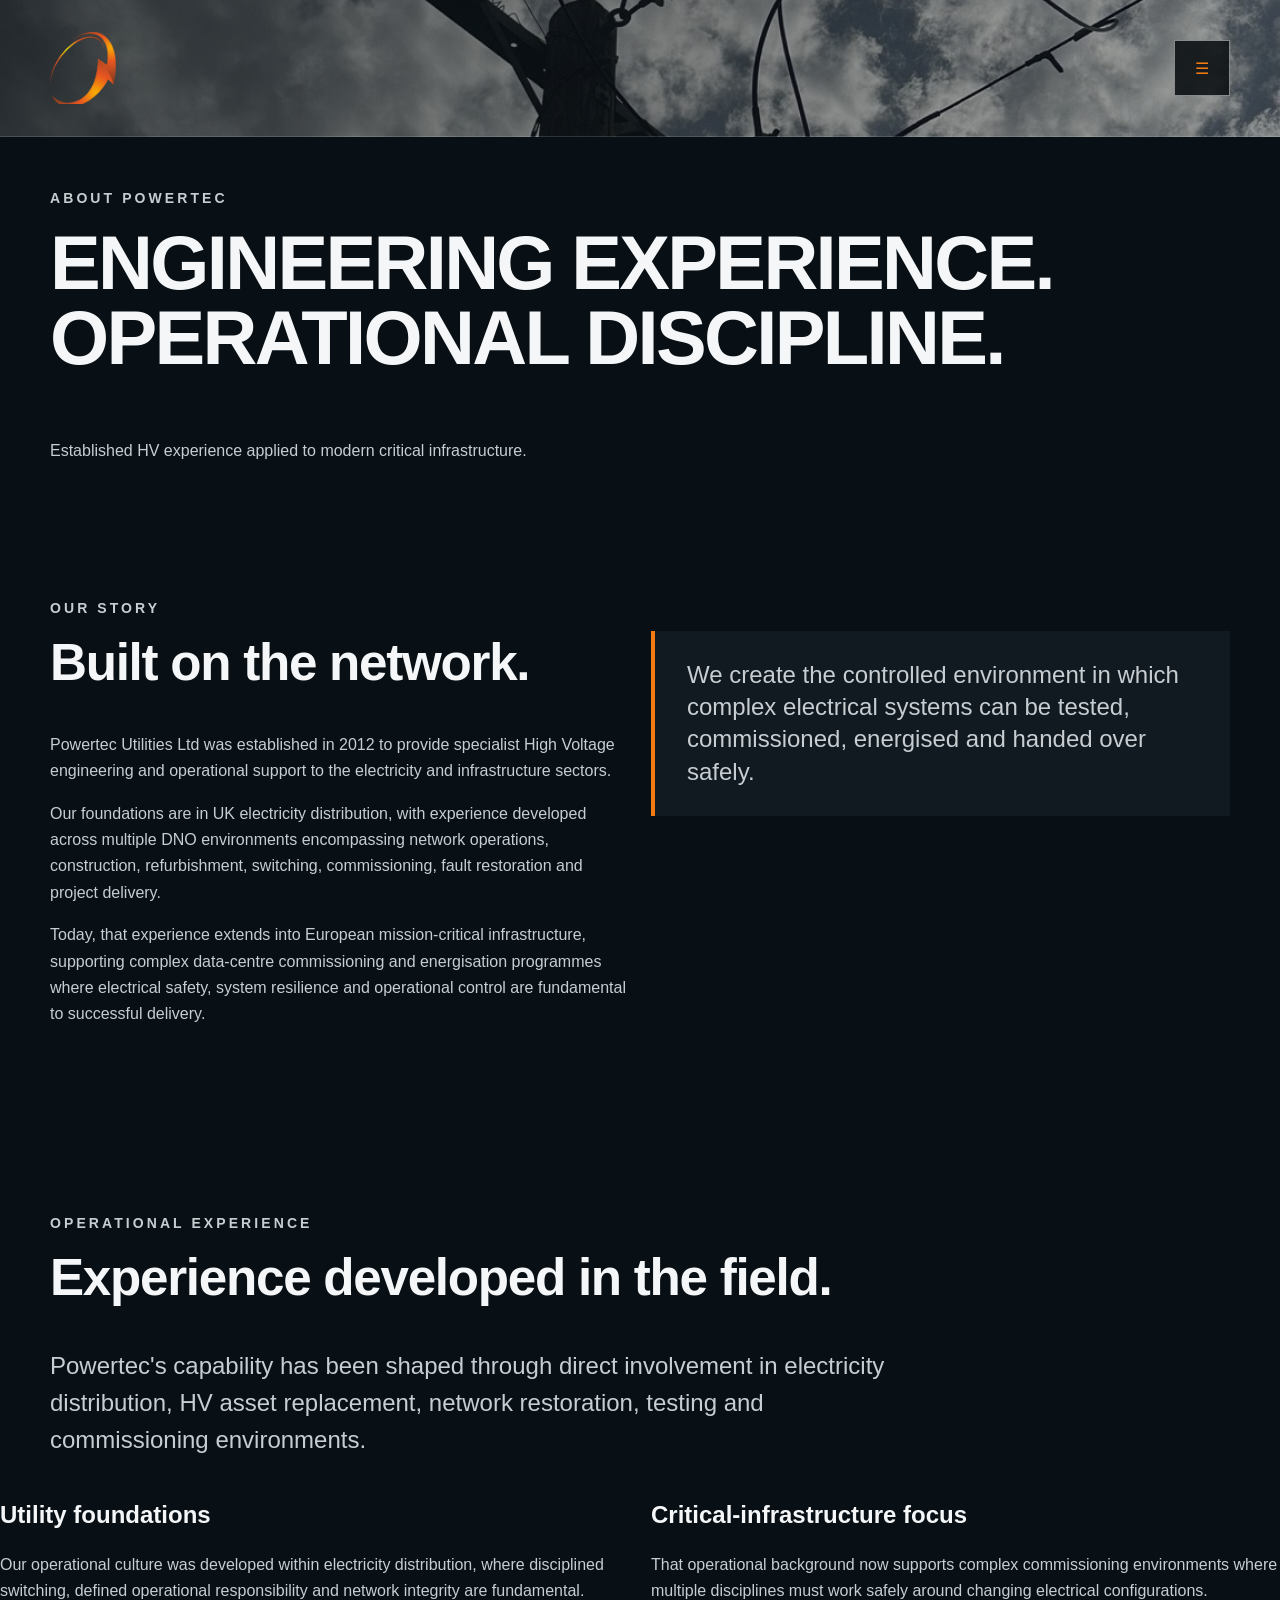
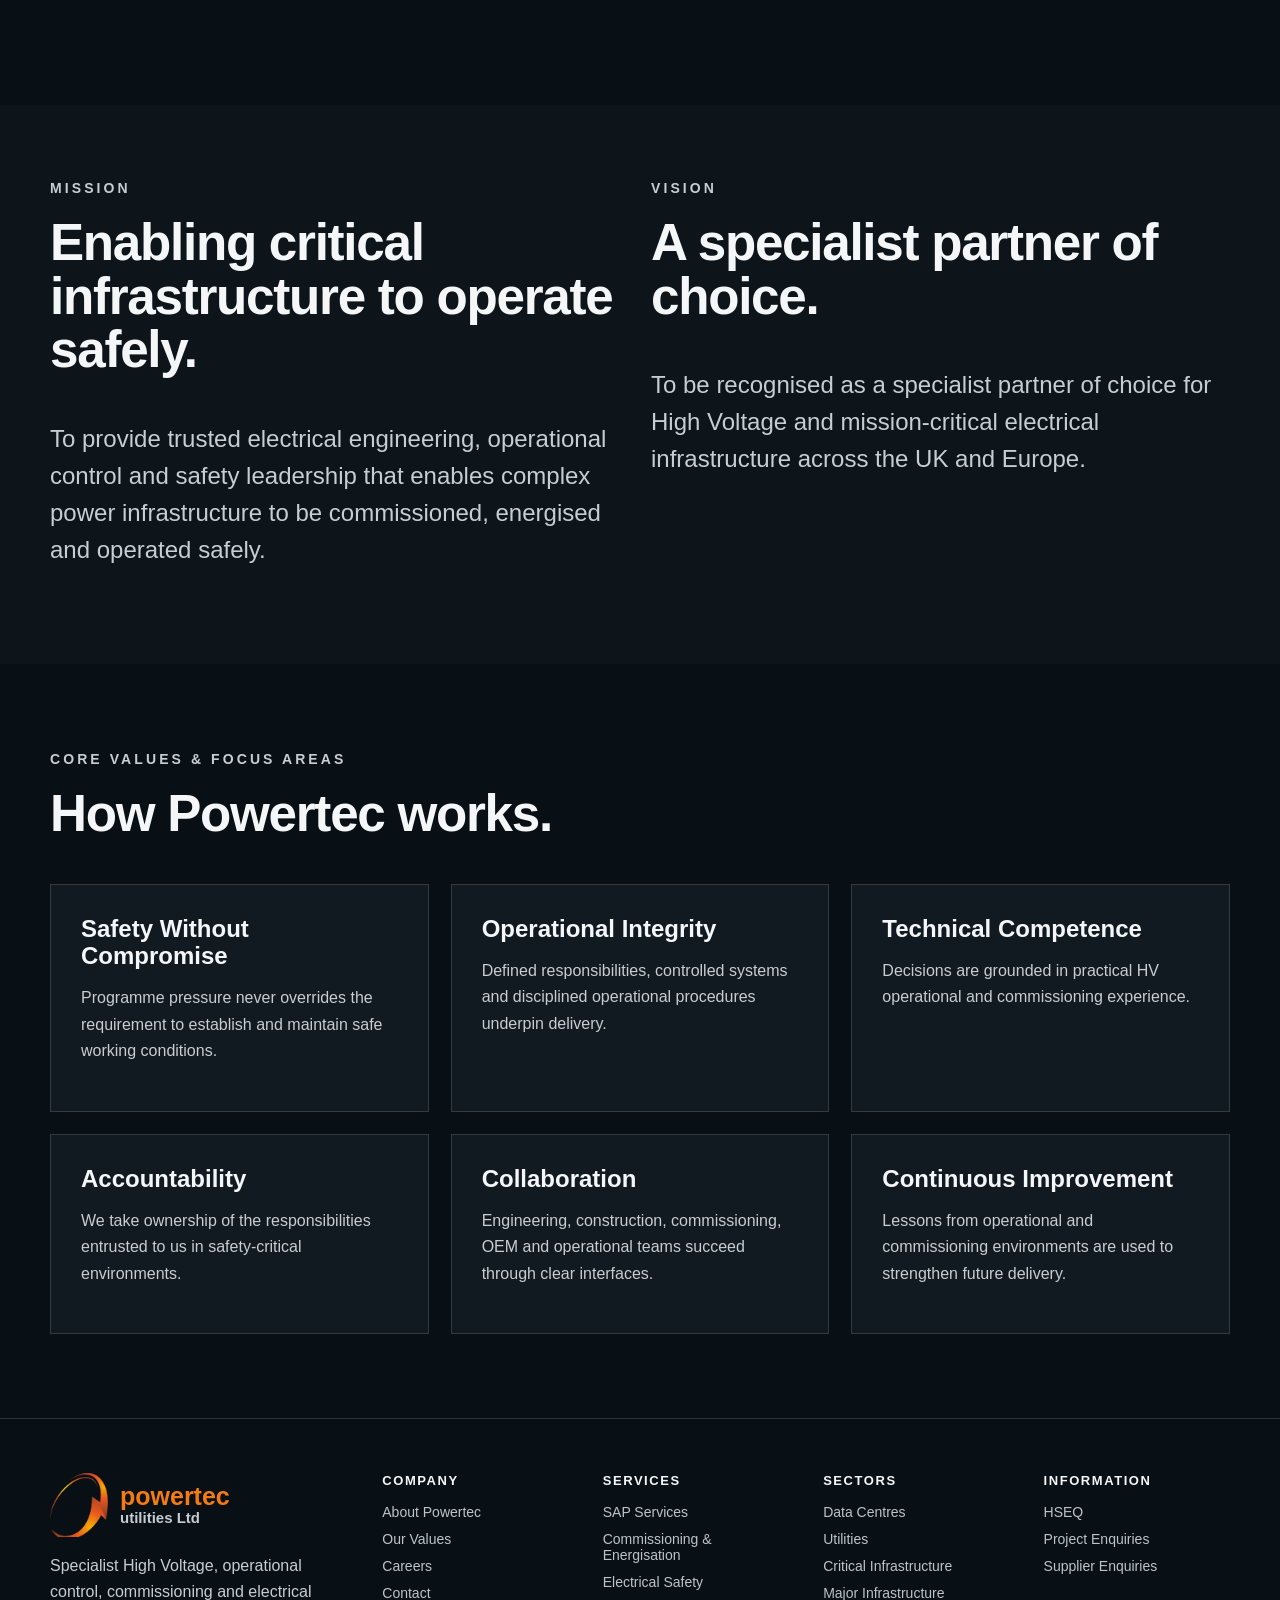
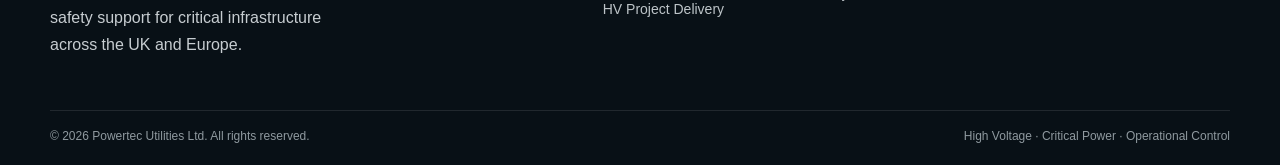
==== commit a4ab6cb1: "Add files via upload" ====
--- a/about.html
+++ b/about.html
@@ -1,4 +1,4 @@
-<!doctype html><html lang="en"><head><meta charset="utf-8"><meta name="viewport" content="width=device-width,initial-scale=1"><title>About Powertec Utilities Ltd</title><meta name="description" content="Powertec Utilities Ltd company profile, mission, vision, values and operational approach."><link rel="icon" href="favicon.png"><link rel="stylesheet" href="styles-v4.css?v=23"></head><body><header class="site-header internal-header" style="--header-image:url('overhead-01.jpg')">
+<!doctype html><html lang="en"><head><meta charset="utf-8"><meta name="viewport" content="width=device-width,initial-scale=1"><title>About Powertec Utilities Ltd</title><meta name="description" content="Powertec Utilities Ltd company profile, mission, vision, values and operational approach."><link rel="icon" href="favicon.png"><link rel="stylesheet" href="styles-clean.css?v=25"></head><body><header class="site-header internal-header" style="--header-image:url('overhead-01.jpg')">
 <div class="wrap nav">
   <a class="header-emblem-link" href="index.html" aria-label="Powertec Utilities Ltd home"><img class="header-emblem" src="brand-emblem-hd.png" alt="Powertec Utilities Ltd"></a>
   <button class="menu-toggle" aria-label="Open menu" aria-expanded="false">☰</button>
--- a/styles-clean.css
+++ b/styles-clean.css
@@ -0,0 +1,379 @@
+
+:root{
+  --bg:#081016;
+  --bg2:#0d151b;
+  --panel:#111a21;
+  --panel2:#151f27;
+  --line:rgba(255,255,255,.14);
+  --orange:#f47a12;
+  --orange2:#ff9a0a;
+  --white:#f4f6f7;
+  --copy:#c7cdd1;
+  --muted:#9fa8ae;
+  --max:1180px;
+}
+
+*{box-sizing:border-box}
+html{scroll-behavior:smooth}
+body{
+  margin:0;
+  font-family:Arial,Helvetica,sans-serif;
+  background:var(--bg);
+  color:var(--white);
+  -webkit-font-smoothing:antialiased;
+  text-rendering:optimizeLegibility;
+}
+img{display:block;max-width:100%}
+a{color:inherit;text-decoration:none}
+button{font:inherit}
+.wrap{width:min(var(--max),calc(100% - 48px));margin:0 auto}
+
+.eyebrow{
+  margin:0 0 16px;
+  color:var(--orange);
+  font-size:14px;
+  font-weight:800;
+  letter-spacing:.22em;
+  text-transform:uppercase;
+}
+h1,h2,h3,h4{margin-top:0;color:var(--white)}
+h1{font-size:clamp(42px,6vw,76px);line-height:.98;letter-spacing:-.035em}
+h2{font-size:clamp(32px,4vw,54px);line-height:1.05;letter-spacing:-.025em}
+h3{font-size:24px;line-height:1.14}
+p,li{color:var(--copy);line-height:1.65}
+.lead{font-size:clamp(18px,2vw,24px);line-height:1.55}
+.btn{
+  display:inline-flex;align-items:center;justify-content:center;
+  min-height:52px;padding:0 24px;
+  background:linear-gradient(90deg,#e8640c,#ff8a00);
+  border:1px solid var(--orange);
+  color:#fff;font-weight:800;font-size:14px;letter-spacing:.02em;
+}
+.btn-outline{background:transparent;border-color:rgba(255,255,255,.48)}
+.text-link{color:var(--orange);font-weight:800;font-size:13px}
+
+/* ---------------- HOME MENU ---------------- */
+.home-menu-shell{position:fixed;top:24px;right:26px;z-index:1000}
+.home-menu-button,.menu-toggle{
+  width:56px;height:56px;display:flex;align-items:center;justify-content:center;
+  color:var(--orange);background:rgba(7,12,16,.86);
+  border:1px solid rgba(255,255,255,.48);cursor:pointer;
+}
+.home-menu-panel,.navlinks{
+  display:none;position:absolute;top:66px;right:0;
+  min-width:280px;padding:8px;background:#0d151b;border:1px solid var(--line);
+  box-shadow:0 18px 45px rgba(0,0,0,.45)
+}
+.navlinks.open{display:block}
+.navlinks a{display:block;padding:15px 16px;color:#d5dadd;font-weight:700;border-bottom:1px solid rgba(255,255,255,.08)}
+.navlinks a:last-child{border-bottom:0}
+.navlinks a.active{color:var(--orange)}
+.navlinks .enquire{margin-top:7px;background:var(--orange);color:#fff;text-align:center}
+
+/* ---------------- HOMEPAGE ---------------- */
+
+/* ---------------- HOMEPAGE MULTI-SECTOR BACKGROUND ---------------- */
+.hero-bg-slideshow{
+  position:absolute;
+  inset:0;
+  z-index:0;
+  overflow:hidden;
+  background:#081016;
+}
+.hero-bg-slide{
+  position:absolute;
+  inset:-2%;
+  background-size:cover;
+  background-position:center;
+  opacity:0;
+  transform:scale(1.025);
+  animation:heroCrossfade 18s ease-in-out infinite;
+  will-change:opacity,transform;
+}
+.hero-bg-slide-1{
+  animation-delay:0s;
+  background-position:center 48%;
+}
+.hero-bg-slide-2{
+  animation-delay:6s;
+  background-position:center 52%;
+}
+.hero-bg-slide-3{
+  animation-delay:12s;
+  background-position:center 48%;
+}
+@keyframes heroCrossfade{
+  0%{opacity:0;transform:scale(1.025)}
+  8%{opacity:1;transform:scale(1.015)}
+  28%{opacity:1;transform:scale(1.005)}
+  39%{opacity:0;transform:scale(1)}
+  100%{opacity:0;transform:scale(1)}
+}
+
+/* Fixed dark treatment sits above every rotating photograph */
+.homepage .hero-v4::before{
+  z-index:2!important;
+  background:
+    linear-gradient(90deg,rgba(1,5,8,.94) 0%,rgba(1,5,8,.80) 39%,rgba(1,5,8,.45) 70%,rgba(1,5,8,.28) 100%)!important;
+}
+.homepage .hero-v4::after{
+  z-index:3!important;
+}
+
+.homepage .hero-v4{
+  position:relative;min-height:100svh;
+  background-size:cover;background-position:center;
+  overflow:hidden;isolation:isolate;
+}
+.homepage .hero-v4::before{
+  content:"";position:absolute;inset:0;z-index:0;
+  background:linear-gradient(90deg,rgba(1,5,8,.96) 0%,rgba(1,5,8,.82) 37%,rgba(1,5,8,.38) 72%,rgba(1,5,8,.18) 100%);
+}
+.homepage .hero-v4::after{
+  content:"";position:absolute;inset:0;z-index:1;pointer-events:none;
+  background:radial-gradient(circle at 17% 13%,rgba(244,122,18,.08),transparent 20%);
+}
+
+/* Homepage logo remains fixed while background imagery crossfades. */
+.hero-brand-lockup{
+  position:absolute;z-index:5;
+  top:34px;left:max(28px,calc((100vw - var(--max))/2));
+  display:grid;grid-template-columns:110px 1fr;align-items:center;gap:16px;
+  width:min(455px,56vw);
+  opacity:1;
+  animation:none;
+  transform:none;
+}
+.hero-brand-emblem{
+  width:110px;height:auto;object-fit:contain;
+  background:transparent;
+}
+.hero-wordmark{line-height:.84;min-width:0}
+.hero-wordmark strong{
+  display:block;white-space:nowrap;
+  font-size:60px;font-weight:800;letter-spacing:-.055em;text-transform:lowercase;
+  background:linear-gradient(90deg,#a53c1e,#e45c17 52%,#ff9708);
+  -webkit-background-clip:text;background-clip:text;color:transparent;
+}
+.hero-wordmark span{
+  display:block;white-space:nowrap;margin-top:8px;
+  color:#c3c7ca;font-size:28px;font-weight:700;letter-spacing:.01em;
+}
+
+.hero-v4-inner{
+  position:relative;z-index:4;
+  min-height:100svh;
+  display:flex;align-items:flex-start;
+  padding-top:235px;padding-bottom:70px;
+}
+.hero-v4-copy{width:min(530px,48vw)}
+.hero-v4-copy h1{margin-bottom:20px}
+.hero-kicker{font-size:18px;font-weight:800;line-height:1.45;margin-bottom:16px}
+.hero-v4-copy p{font-size:15px;max-width:470px}
+.hero-v4-copy .secondary{display:none}
+.hero-actions{display:flex;gap:12px;flex-wrap:wrap;margin-top:28px}
+
+.stats{display:none}
+.section,.section-soft,.authenticity{padding:84px 0;background:var(--bg)}
+.section-dark{background:var(--bg2);padding:72px 0}
+.section-head{max-width:850px;margin-bottom:42px}
+.section-head h2,.auth-copy h2,.image-split h2{color:var(--white)}
+.section-head p,.auth-copy p,.image-split p{color:var(--copy)}
+
+.grid-2,.grid-3,.grid-4{display:grid;gap:22px}
+.grid-2{grid-template-columns:repeat(2,minmax(0,1fr))}
+.grid-3{grid-template-columns:repeat(3,minmax(0,1fr))}
+.grid-4{grid-template-columns:repeat(4,minmax(0,1fr))}
+.card{
+  background:var(--panel);border:1px solid var(--line);padding:30px;
+  color:var(--white);
+}
+.card h3{color:var(--white);margin-bottom:14px}
+.card p{color:var(--copy)}
+.card .icon{color:var(--orange);font-size:28px;margin-bottom:22px}
+
+.image-split{display:grid;grid-template-columns:1fr 1fr;background:var(--bg2)}
+.image-split .copy{padding:72px max(32px,calc((100vw - var(--max))/2))}
+.image-split .image img{width:100%;height:100%;object-fit:cover;min-height:430px}
+
+.auth-grid{display:grid;grid-template-columns:1.05fr .95fr;gap:54px;align-items:center}
+.auth-image img{width:100%;aspect-ratio:4/3;object-fit:cover}
+
+/* ---------------- INTERNAL HEADER ---------------- */
+.site-header.internal-header{
+  position:relative;min-height:136px;
+  background-image:linear-gradient(90deg,rgba(6,11,15,.66),rgba(6,11,15,.34)),var(--header-image);
+  background-size:cover;background-position:center;
+  border-bottom:1px solid var(--line);
+}
+.site-header .nav{
+  min-height:136px;display:flex;align-items:center;justify-content:space-between;
+  position:relative;
+}
+.header-emblem-link,.header-emblem{
+  background:transparent!important;border:0!important;box-shadow:none!important;
+}
+.header-emblem{
+  width:66px;height:auto;object-fit:contain;
+}
+.site-header .menu-toggle{position:relative}
+.site-header .navlinks{top:94px;right:0}
+
+/* ---------------- INTERNAL HERO + SECTIONS ---------------- */
+.page-hero{
+  background:var(--bg);padding:50px 0 32px;border:0;
+}
+.page-hero::before,.page-hero::after{display:none!important}
+.page-hero .wrap{max-width:var(--max)}
+.page-hero p{max-width:760px}
+main{background:var(--bg)}
+body:not(.homepage) .section,
+body:not(.homepage) .section-soft,
+body:not(.homepage) .section-dark,
+body:not(.homepage) .authenticity,
+body:not(.homepage) .content-block,
+body:not(.homepage) .service-detail{
+  background:var(--bg);color:var(--white);
+}
+body:not(.homepage) .section-dark{background:var(--bg2)}
+body:not(.homepage) h1,
+body:not(.homepage) h2,
+body:not(.homepage) h3{color:var(--white)}
+body:not(.homepage) p,
+body:not(.homepage) li{color:var(--copy)}
+
+.service-detail{
+  display:grid;grid-template-columns:minmax(0,1.7fr) minmax(280px,.7fr);
+  gap:34px;padding:38px 0;border-top:1px solid var(--line);
+}
+.service-proof,.step,.principle,.case-copy{
+  background:var(--panel);border:1px solid var(--line);padding:28px;
+}
+.service-proof h3,.step h3,.principle h3{color:var(--white)}
+.cap-list{columns:2;column-gap:34px;padding-left:20px}
+.feature-image{margin:30px 0 52px}
+.feature-image img{width:100%;max-height:520px;object-fit:cover}
+.feature-caption{padding:12px 0;color:var(--muted);font-size:13px}
+
+.process{display:grid;grid-template-columns:repeat(5,minmax(0,1fr));gap:14px}
+.step{min-height:180px}
+
+.principles{display:grid;grid-template-columns:repeat(3,minmax(0,1fr));gap:18px}
+.quote{
+  margin:34px 0;padding:28px 32px;border-left:4px solid var(--orange);
+  background:var(--panel);font-size:24px;line-height:1.35;color:#fff;
+}
+.case{display:grid;grid-template-columns:1fr 1fr;gap:26px;align-items:stretch;margin:28px 0}
+.case-image img{width:100%;height:100%;object-fit:cover;min-height:360px}
+.metrics{display:grid;grid-template-columns:repeat(3,1fr);gap:16px}
+.metric{background:var(--panel);border:1px solid var(--line);padding:24px}
+.metric strong{display:block;color:var(--orange);font-size:30px}
+
+.contact-grid{display:grid;grid-template-columns:.8fr 1.2fr;gap:40px}
+.contact-form{display:grid;grid-template-columns:1fr 1fr;gap:14px}
+.contact-form input,.contact-form textarea{
+  width:100%;background:#0d151b;border:1px solid rgba(255,255,255,.24);
+  color:#fff;padding:14px;font:inherit;
+}
+.contact-form textarea{grid-column:1/-1;min-height:150px}
+.contact-form .btn{grid-column:1/-1}
+
+.sector-card .sector-icon{width:58px;height:58px;margin-bottom:18px}
+.sector-card .sector-icon svg{
+  width:58px;height:58px;fill:none;stroke:var(--orange);
+  stroke-width:2.1;stroke-linecap:round;stroke-linejoin:round
+}
+
+/* ---------------- FOOTER ---------------- */
+.site-footer{
+  background:var(--bg);border-top:1px solid var(--line);padding:54px 0 22px;
+}
+.footer-top{
+  display:grid;grid-template-columns:1.6fr repeat(4,1fr);
+  gap:34px;align-items:start;
+}
+.footer-brand,.footer-brand-lockup,.footer-wordmark,.footer-brand-lockup img{
+  background:transparent!important;background-image:none!important;
+  border:0!important;box-shadow:none!important;
+}
+.footer-brand-lockup{display:flex;align-items:center;gap:12px;margin-bottom:16px}
+.footer-brand-lockup img{width:58px;height:auto}
+.footer-wordmark{line-height:.9}
+.footer-wordmark strong{display:block;color:var(--orange);font-size:25px;font-weight:800}
+.footer-wordmark span{display:block;color:#c6cbd0;font-size:15px;font-weight:700;margin-top:4px}
+.footer-col h4{font-size:13px;letter-spacing:.12em;margin-bottom:16px}
+.footer-col a{display:block;color:#bdc4c8;margin:0 0 11px;font-size:14px}
+.footer-bottom{
+  display:flex;justify-content:space-between;gap:20px;
+  margin-top:36px;padding-top:18px;border-top:1px solid rgba(255,255,255,.10);
+  color:#8f999f;font-size:12px
+}
+
+/* ---------------- MOBILE ---------------- */
+@media(max-width:900px){
+  .grid-4{grid-template-columns:repeat(2,minmax(0,1fr))}
+  .grid-3{grid-template-columns:1fr}
+  .process{grid-template-columns:repeat(2,minmax(0,1fr))}
+  .footer-top{grid-template-columns:1.5fr 1fr 1fr}
+  .footer-col:nth-of-type(4),.footer-col:nth-of-type(5){margin-top:12px}
+}
+
+@media(max-width:760px){
+  .wrap{width:min(100% - 36px,var(--max))}
+  .home-menu-shell{top:18px;right:18px}
+  .home-menu-button,.menu-toggle{width:54px;height:54px}
+
+  .hero-brand-lockup{
+    top:26px;left:22px;width:300px;max-width:calc(100vw - 102px);
+    grid-template-columns:74px 1fr;gap:10px
+  }
+  .hero-brand-emblem{width:74px}
+  .hero-wordmark strong{font-size:39px}
+  .hero-wordmark span{font-size:18px;margin-top:5px}
+
+  .hero-v4-inner{padding-top:185px;padding-bottom:54px}
+  .hero-v4-copy{width:100%}
+  .hero-v4-copy h1{font-size:clamp(39px,11.2vw,54px)}
+  .hero-actions{display:grid;grid-template-columns:1fr}
+  .hero-actions .btn{width:100%}
+
+  .section,.section-soft,.authenticity{padding:58px 0}
+  .grid-2,.grid-4{grid-template-columns:1fr}
+  .image-split{grid-template-columns:1fr}
+  .image-split .copy{padding:54px 24px}
+  .image-split .image img{min-height:300px}
+  .auth-grid{grid-template-columns:1fr;gap:30px}
+
+  .site-header.internal-header,.site-header .nav{min-height:108px}
+  .header-emblem{width:58px}
+  .site-header .navlinks{top:78px}
+
+  .page-hero{padding:38px 0 20px}
+  .service-detail{grid-template-columns:1fr;gap:18px}
+  .cap-list{columns:1}
+  .process{grid-template-columns:1fr}
+  .principles{grid-template-columns:1fr}
+  .case{grid-template-columns:1fr}
+  .contact-grid{grid-template-columns:1fr}
+  .contact-form{grid-template-columns:1fr}
+  .contact-form textarea,.contact-form .btn{grid-column:1}
+  .footer-top{grid-template-columns:1fr 1fr}
+  .footer-brand{grid-column:1/-1}
+  .footer-bottom{flex-direction:column}
+}
+
+/* V25 final hero stacking */
+.homepage .hero-v4{background-image:none!important;}
+.homepage .hero-v4 .hero-v4-inner{z-index:6!important;}
+.homepage .hero-brand-lockup{z-index:7!important;opacity:1!important;animation:none!important;}
+.home-menu-shell{z-index:1000!important;}
+
+@media(max-width:760px){
+  .hero-bg-slide-1{background-position:58% center;}
+  .hero-bg-slide-2{background-position:52% center;}
+  .hero-bg-slide-3{background-position:57% center;}
+  .homepage .hero-brand-lockup{
+    opacity:1!important;
+    animation:none!important;
+  }
+}
